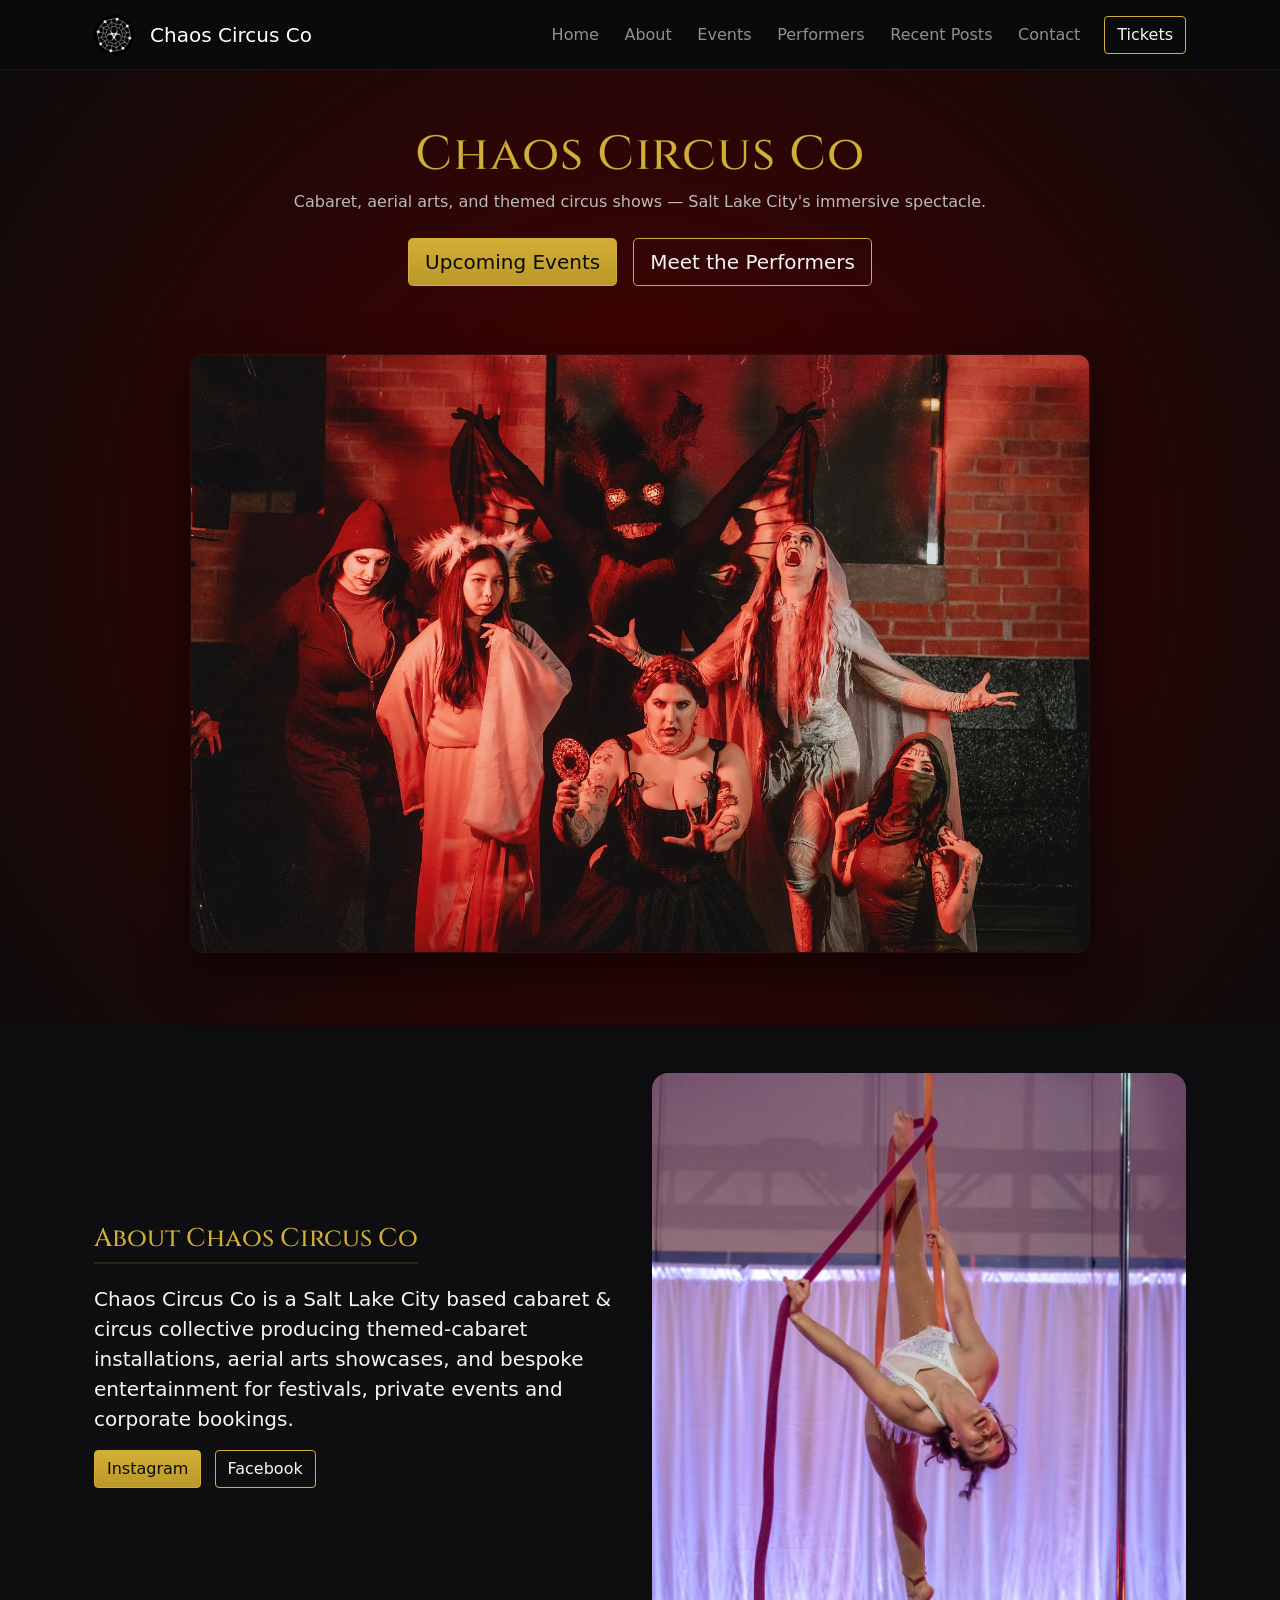
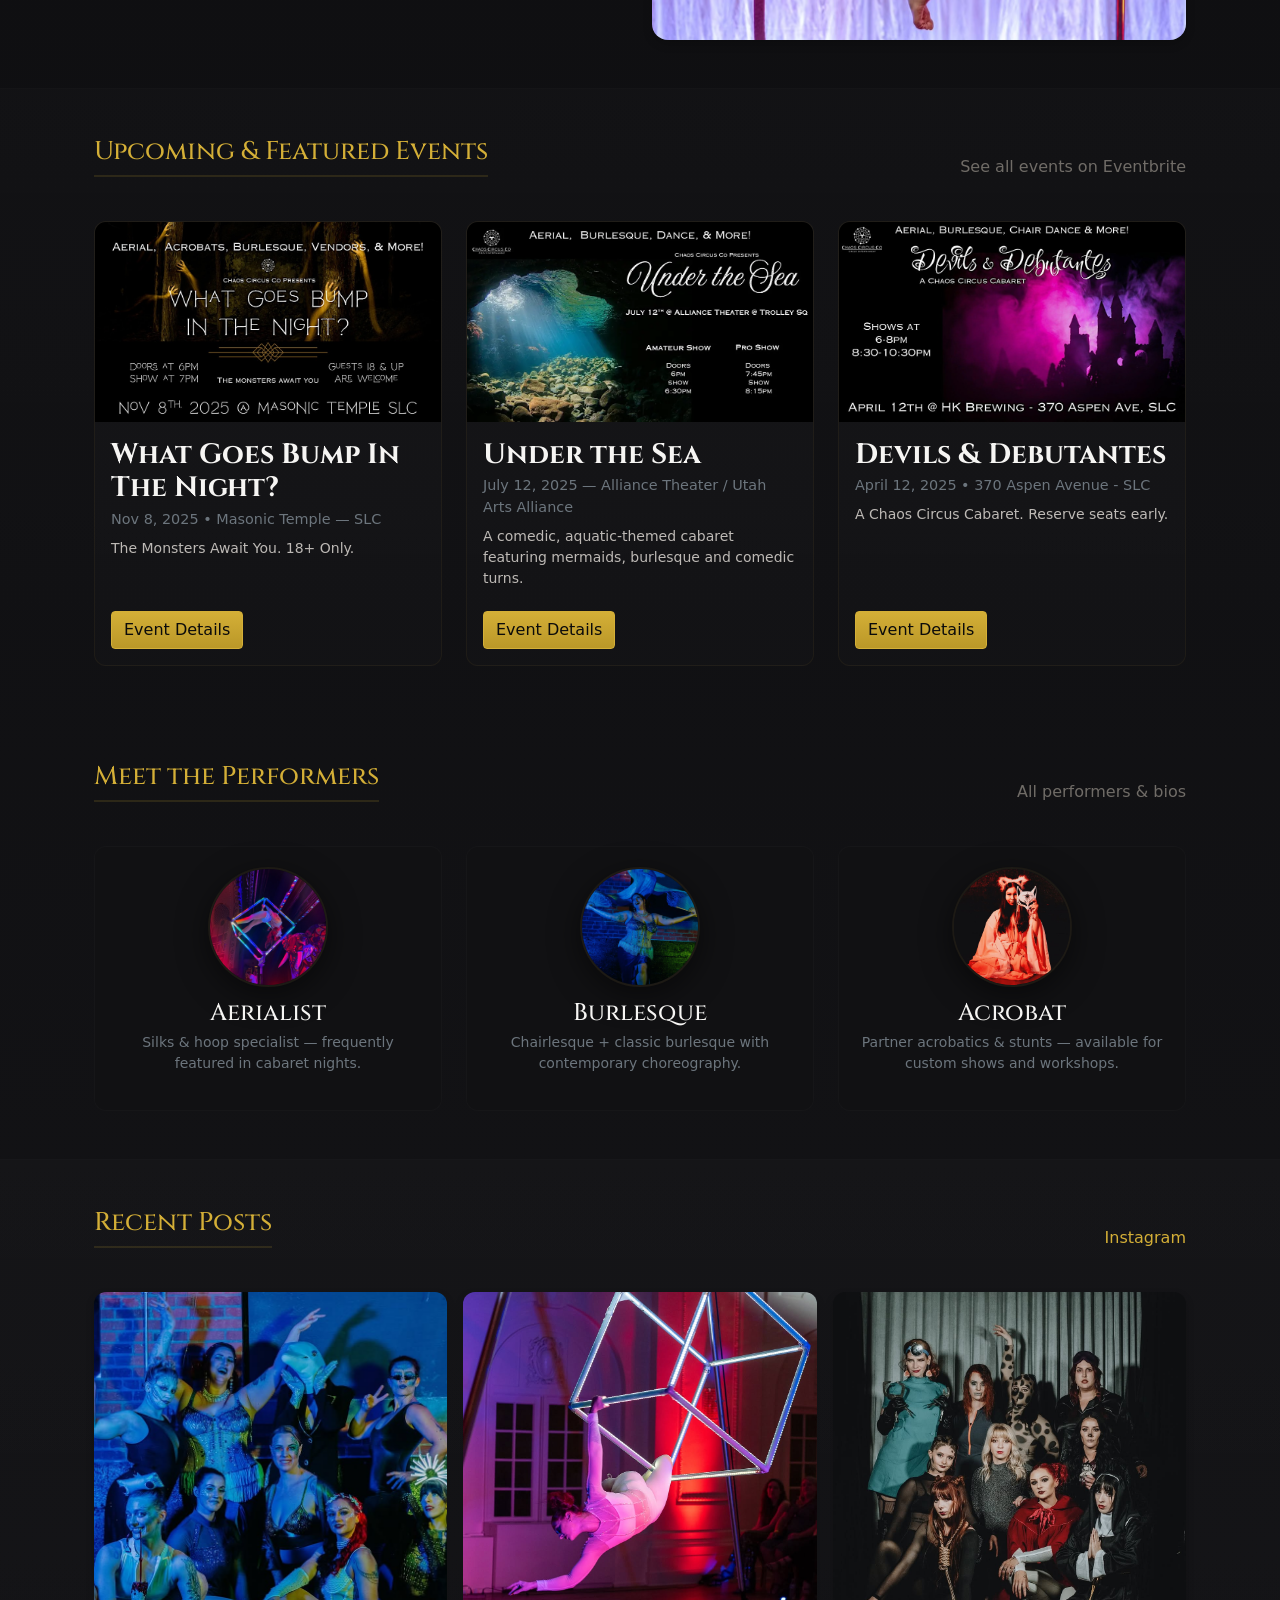
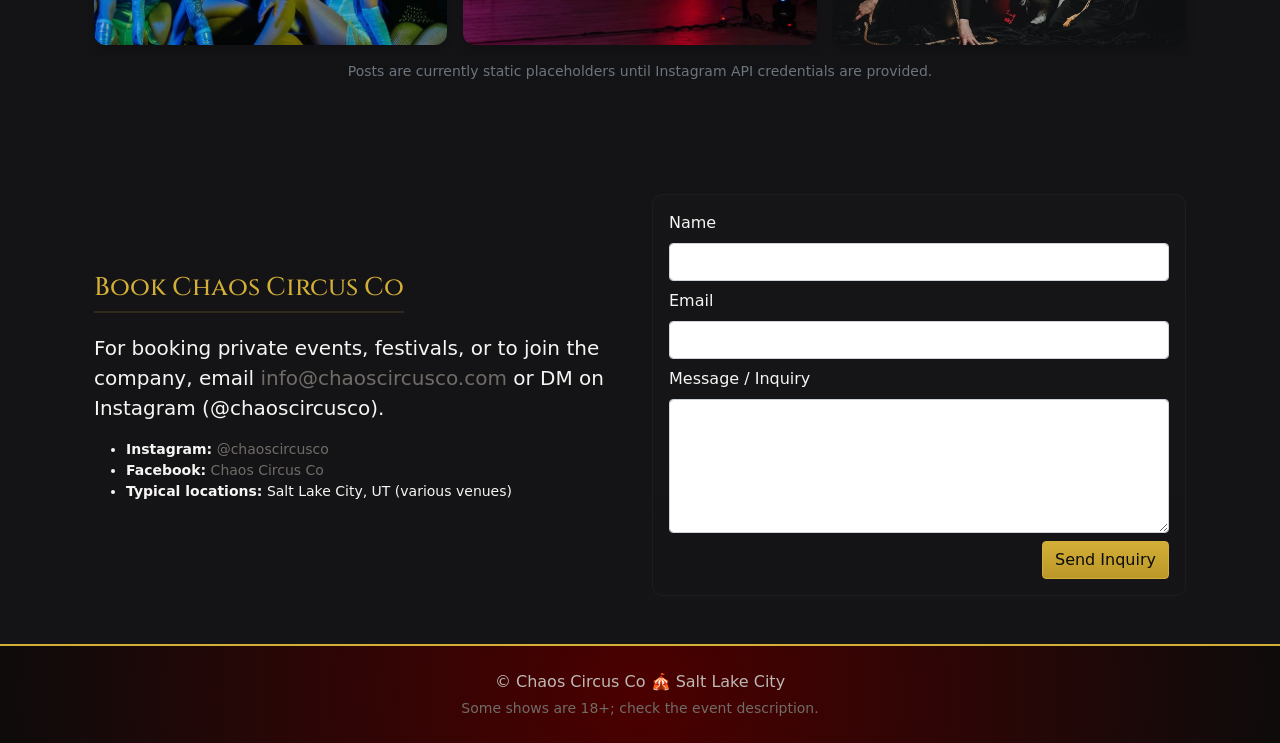
==== src/index.html @ d71002f3 "Project 2: Implementation and Deployment - Ready for feedback before further development" ====
<!DOCTYPE html>
<html lang="en">

<head>
  <meta charset="utf-8" />
  <meta name="viewport" content="width=device-width,initial-scale=1" />
  <title>Chaos Circus Co</title>
  <link rel="preconnect" href="https://fonts.googleapis.com" />
  <link
    href="https://fonts.googleapis.com/css2?family=Cinzel:wght@400;700;900&family=Inter:wght@300;400;600&display=swap"
    rel="stylesheet" />
  <link href="https://cdn.jsdelivr.net/npm/bootstrap@5.3.3/dist/css/bootstrap.min.css" rel="stylesheet" />
  <link rel="stylesheet" href="stylesheets/main.css" />
</head>

<body class="site-body">
  <!-- Header / Nav -->
  <header class="navbar navbar-expand-lg navbar-dark fixed-top site-header">
    <div class="container d-flex align-items-center justify-content-between">
      <!-- Brand / Logo -->
      <a class="navbar-brand d-flex align-items-center gap-2" href="#hero" aria-label="Chaos Circus Co homepage">
        <img src="images/icon_chaos_circus_co.webp" alt="Chaos Circus Co" width="40" height="40"
          class="rounded-circle me-2" />
        <span class="brand-name">Chaos Circus Co</span>
      </a>

      <!-- Hamburger Button (hidden on desktop automatically) -->
      <button class="navbar-toggler" type="button" data-bs-toggle="collapse" data-bs-target="#mainNav"
        aria-controls="mainNav" aria-expanded="false" aria-label="Toggle navigation">
        <span class="navbar-toggler-icon"></span>
      </button>

      <!-- Navigation Menu -->
      <nav id="mainNav" class="collapse navbar-collapse justify-content-end">
        <ul class="navbar-nav align-items-lg-center">
          <li class="nav-item"><a class="nav-link" href="#hero">Home</a></li>
          <li class="nav-item"><a class="nav-link" href="#about">About</a></li>
          <li class="nav-item"><a class="nav-link" href="#events">Events</a></li>
          <li class="nav-item"><a class="nav-link" href="#performers">Performers</a></li>
          <li class="nav-item"><a class="nav-link" href="#posts">Recent Posts</a></li>
          <li class="nav-item"><a class="nav-link" href="#contact">Contact</a></li>
          <li class="nav-item ms-3"><a class="btn btn-outline" href="#tickets">Tickets</a></li>
        </ul>
      </nav>
    </div>
  </header>

  <!-- Main -->
  <main id="main" class="main-content">
    <!-- HERO -->
    <section id="hero" class="hero d-flex align-items-center">
      <div class="container text-center">
        <h1 class="hero-title">Chaos Circus Co</h1>
        <p class="hero-sublead">
          Cabaret, aerial arts, and themed circus shows — Salt Lake City's immersive spectacle.
        </p>

        <div class="hero-cta d-flex justify-content-center gap-3 mt-4">
          <a class="btn btn-gold btn-lg" href="#events">Upcoming Events</a>
          <a class="btn btn-outline btn-lg" href="#performers">Meet the Performers</a>
        </div>

        <div class="hero-media mt-5">
          <!-- Will replace with client's desired hero photo -->
          <picture>
            <img src="images/hero.jpg" alt="Chaos Circus Co performers under stage lights" class="img-hero" />
          </picture>
          <p class="hero-caption"></p>
        </div>
      </div>
    </section>

    <!-- ABOUT -->
    <section id="about" class="section py-5">
      <div class="container">
        <div class="row align-items-center gy-4">
          <div class="col-md-6">
            <h2 class="section-heading">About Chaos Circus Co</h2>
            <p class="lead">
              Chaos Circus Co is a Salt Lake City based cabaret & circus collective producing themed-cabaret
              installations, aerial arts showcases, and bespoke entertainment for festivals, private events and
              corporate bookings.
            </p>
            <p class="small text-muted">

            </p>

            <div class="mt-3">
              <a class="btn btn-gold me-2" href="https://www.instagram.com/chaoscircusco/" target="_blank"
                rel="noopener">Instagram</a>
              <a class="btn btn-outline" href="https://www.facebook.com/61558493872618/" target="_blank"
                rel="noopener">Facebook</a>
            </div>
          </div>

          <div class="col-md-6">
            <div class="about-grid">
              <img src="images/about-1.jpg" alt="Aerial performer mid drop" class="about-img" />
            </div>
          </div>
        </div>
      </div>
    </section>

    <!-- EVENTS -->
    <section id="events" class="section bg-section py-5">
      <div class="container">
        <div class="d-flex justify-content-between align-items-center mb-4">
          <h2 class="section-heading">Upcoming & Featured Events</h2>
          <a class="link-extern" href="https://www.eventbrite.com/o/chaos-circus-co-53036584363" target="_blank"
            rel="noopener">
            See all events on Eventbrite
          </a>
        </div>

        <div class="row g-4">
          <!-- Event cards -->
          <article class="col-md-4">
            <div class="card event-card h-100">
              <img src="images/what-goes-bump-in-the-night.jpg" class="card-img-top"
                alt="What Goes Bump In The Night poster" />
              <div class="card-body d-flex flex-column">
                <h3 class="card-title">What Goes Bump In The Night?</h3>
                <p class="card-meta text-muted">Nov 8, 2025 • Masonic Temple — SLC</p>
                <p class="small">
                  The Monsters Await You. 18+ Only.
                </p>
                <div class="mt-auto">
                  <a class="btn btn-gold"
                    href="https://www.eventbrite.com/e/what-goes-bump-in-the-night-a-monster-cabaret-tickets-1641483765129?aff=ebdsoporgprofile"
                    target="_blank" rel="noopener">Event Details</a>
                </div>
              </div>
            </div>
          </article>

          <article class="col-md-4">
            <div class="card event-card h-100">
              <img src="images/under-the-sea.jpg" class="card-img-top" alt="Under the Sea poster" />
              <div class="card-body d-flex flex-column">
                <h3 class="card-title">Under the Sea</h3>
                <p class="card-meta text-muted">
                  July 12, 2025 — Alliance Theater / Utah Arts Alliance
                </p>
                <p class="small">
                  A comedic, aquatic-themed cabaret featuring mermaids, burlesque and comedic turns.
                </p>
                <div class="mt-auto">
                  <a class="btn btn-gold"
                    href="https://www.eventbrite.com/e/under-the-sea-a-chaos-circus-cabaret-tickets-1349155042049?aff=ebdsoporgprofile"
                    target="_blank" rel="noopener">Event Details</a>
                </div>
              </div>
            </div>
          </article>

          <article class="col-md-4">
            <div class="card event-card h-100">
              <img src="images/devils-and-debutantes.jpg" class="card-img-top" alt="Spectacular Spectacular poster" />
              <div class="card-body d-flex flex-column">
                <h3 class="card-title">Devils & Debutantes</h3>
                <p class="card-meta text-muted">April 12, 2025 • 370 Aspen Avenue - SLC</p>
                <p class="small">
                  A Chaos Circus Cabaret. Reserve seats early.
                </p>
                <div class="mt-auto">
                  <a class="btn btn-gold"
                    href="https://www.eventbrite.com/e/devils-debutantes-a-chaos-circus-cabaret-tickets-1243045676079?aff=ebdsoporgprofile"
                    target="_blank" rel="noopener">Event Details</a>
                </div>
              </div>
            </div>
          </article>
        </div>

        <!-- Depending on client feedback, may create additional pages to showcase past events with photos. 
             Otherwise will omit and leave link to Eventbrite -->

        <!-- <div class="mt-4 text-center">
          <a class="btn btn-outline" href="events.html">Past Events & Archive</a>
        </div> -->
      </div>
    </section>

    <!-- PERFORMERS -->
    <section id="performers" class="section py-5">
      <div class="container">
        <div class="d-flex justify-content-between align-items-center mb-4">
          <h2 class="section-heading">Meet the Performers</h2>
          <a class="link-extern" href="under-construction.html">All performers & bios</a>
        </div>

        <div class="row g-4">
          <!-- Will use actual performer names/bios upon client approval -->
          <div class="col-sm-6 col-md-4">
            <div class="performer-card">
              <img src="images/performer-aerial.jpg" alt="Aerialist" class="performer-thumb" />
              <h4>Aerialist</h4>
              <p class="small text-muted">Silks & hoop specialist — frequently featured in cabaret nights.</p>
            </div>
          </div>

          <div class="col-sm-6 col-md-4">
            <div class="performer-card">
              <img src="images/performer-burlesque.jpg" alt="Burlesque performer" class="performer-thumb" />
              <h4>Burlesque</h4>
              <p class="small text-muted">Chairlesque + classic burlesque with contemporary choreography.</p>
            </div>
          </div>

          <div class="col-sm-6 col-md-4">
            <div class="performer-card">
              <img src="images/performer-acrobat.jpg" alt="Acrobat" class="performer-thumb" />
              <h4>Acrobat</h4>
              <p class="small text-muted">Partner acrobatics & stunts — available for custom shows and workshops.</p>
            </div>
          </div>
        </div>
      </div>
    </section>

    <!-- RECENT POSTS (static placeholders until API is added) -->
    <section id="posts" class="section bg-section py-5">
      <div class="container">
        <div class="d-flex justify-content-between align-items-center mb-4">
          <h2 class="section-heading">Recent Posts</h2>
          <a class="link-extern" href="https://www.instagram.com/chaoscircusco/" target="_blank" rel="noopener">
            Instagram
          </a>
        </div>

        <div id="igPosts" class="row g-3">
          <!-- Static placeholders -->
          <div class="col-12 col-md-4">
            <div class="ig-post">
              <img src="images/post-1.jpg" alt="Performer on aerial silks" class="ig-img" />
            </div>
          </div>
          <div class="col-12 col-md-4">
            <div class="ig-post">
              <img src="images/post-2.jpg" alt="Cabaret stage lights and performers" class="ig-img" />
            </div>
          </div>
          <div class="col-12 col-md-4">
            <div class="ig-post">
              <img src="images/post-3.jpg" alt="Fire performer at Chaos Circus Co event" class="ig-img" />
            </div>
          </div>
        </div>

        <p class="mt-3 small text-muted text-center">
          Posts are currently static placeholders until Instagram API credentials are provided.
        </p>
      </div>
    </section>


    <!-- CONTACT / BOOKING -->
    <section id="contact" class="section py-5">
      <div class="container">
        <div class="row align-items-center gy-4">
          <div class="col-md-6">
            <h2 class="section-heading">Book Chaos Circus Co</h2>
            <p class="lead">
              For booking private events, festivals, or to join the company, email
              <a href="mailto:info@chaoscircusco.com" class="link-extern">info@chaoscircusco.com</a> or DM on
              Instagram (@chaoscircusco).
            </p>

            <ul class="contact-list small">
              <li>
                <strong>Instagram:</strong>
                <a href="https://www.instagram.com/chaoscircusco/" target="_blank"
                  class="link-extern">@chaoscircusco</a>
              </li>
              <li>
                <strong>Facebook:</strong>
                <a href="https://www.facebook.com/61558493872618/" target="_blank" class="link-extern">Chaos Circus
                  Co</a>
              </li>
              <li><strong>Typical locations:</strong> Salt Lake City, UT (various venues)</li>
            </ul>
          </div>

          <div class="col-md-6">
            <form id="bookingForm" class="booking-form" action="#" method="post" onsubmit="return handleForm(event)">
              <div class="mb-2">
                <label class="form-label">Name</label>
                <input class="form-control" name="name" required />
              </div>
              <div class="mb-2">
                <label class="form-label">Email</label>
                <input class="form-control" type="email" name="email" required />
              </div>
              <div class="mb-2">
                <label class="form-label">Message / Inquiry</label>
                <textarea class="form-control" name="message" rows="5" required></textarea>
              </div>
              <div class="text-end">
                <button class="btn btn-gold" type="submit">Send Inquiry</button>
              </div>
            </form>
          </div>
        </div>
      </div>
    </section>
  </main>

  <!-- Footer -->
  <footer class="site-footer py-4">
    <div class="container text-center">
      <p class="mb-1">© <span id="year"></span> Chaos Circus Co 🎪 Salt Lake City</p>
      <p class="small mb-0 fine-print">Some shows are 18+; check the event description.</p>
    </div>
  </footer>

  <!-- Scripts -->
  <script src="https://cdn.jsdelivr.net/npm/bootstrap@5.3.3/dist/js/bootstrap.bundle.min.js"></script>
  <script src="javascripts/main.js"></script>
</body>

</html>
---- src/stylesheets/main.css ----
@charset "UTF-8";
/* Your styles go here */
/*!
 * Bootstrap v5.1.3 (https://getbootstrap.com/)
 * Copyright 2011-2021 The Bootstrap Authors
 * Copyright 2011-2021 Twitter, Inc.
 * Licensed under MIT (https://github.com/twbs/bootstrap/blob/main/LICENSE)
 */
@import "../../node_modules/bootstrap-icons/font/bootstrap-icons.css";
:root {
  --bs-blue: #0d6efd;
  --bs-indigo: #6610f2;
  --bs-purple: #6f42c1;
  --bs-pink: #d63384;
  --bs-red: #dc3545;
  --bs-orange: #fd7e14;
  --bs-yellow: #ffc107;
  --bs-green: #198754;
  --bs-teal: #20c997;
  --bs-cyan: #0dcaf0;
  --bs-white: #fff;
  --bs-gray: #6c757d;
  --bs-gray-dark: #343a40;
  --bs-gray-100: #f8f9fa;
  --bs-gray-200: #e9ecef;
  --bs-gray-300: #dee2e6;
  --bs-gray-400: #ced4da;
  --bs-gray-500: #adb5bd;
  --bs-gray-600: #6c757d;
  --bs-gray-700: #495057;
  --bs-gray-800: #343a40;
  --bs-gray-900: #212529;
  --bs-primary: #0d6efd;
  --bs-secondary: #6c757d;
  --bs-success: #198754;
  --bs-info: #0dcaf0;
  --bs-warning: #ffc107;
  --bs-danger: #dc3545;
  --bs-light: #f8f9fa;
  --bs-dark: #212529;
  --bs-primary-rgb: 13, 110, 253;
  --bs-secondary-rgb: 108, 117, 125;
  --bs-success-rgb: 25, 135, 84;
  --bs-info-rgb: 13, 202, 240;
  --bs-warning-rgb: 255, 193, 7;
  --bs-danger-rgb: 220, 53, 69;
  --bs-light-rgb: 248, 249, 250;
  --bs-dark-rgb: 33, 37, 41;
  --bs-white-rgb: 255, 255, 255;
  --bs-black-rgb: 0, 0, 0;
  --bs-body-color-rgb: 33, 37, 41;
  --bs-body-bg-rgb: 255, 255, 255;
  --bs-font-sans-serif: system-ui, -apple-system, "Segoe UI", Roboto, "Helvetica Neue", Arial, "Noto Sans", "Liberation Sans", sans-serif, "Apple Color Emoji", "Segoe UI Emoji", "Segoe UI Symbol", "Noto Color Emoji";
  --bs-font-monospace: SFMono-Regular, Menlo, Monaco, Consolas, "Liberation Mono", "Courier New", monospace;
  --bs-gradient: linear-gradient(180deg, rgba(255, 255, 255, 0.15), rgba(255, 255, 255, 0));
  --bs-body-font-family: var(--bs-font-sans-serif);
  --bs-body-font-size: 1rem;
  --bs-body-font-weight: 400;
  --bs-body-line-height: 1.5;
  --bs-body-color: #212529;
  --bs-body-bg: #fff;
}

*,
*::before,
*::after {
  box-sizing: border-box;
}

@media (prefers-reduced-motion: no-preference) {
  :root {
    scroll-behavior: smooth;
  }
}

body {
  margin: 0;
  font-family: var(--bs-body-font-family);
  font-size: var(--bs-body-font-size);
  font-weight: var(--bs-body-font-weight);
  line-height: var(--bs-body-line-height);
  color: var(--bs-body-color);
  text-align: var(--bs-body-text-align);
  background-color: var(--bs-body-bg);
  -webkit-text-size-adjust: 100%;
  -webkit-tap-highlight-color: rgba(0, 0, 0, 0);
}

hr {
  margin: 1rem 0;
  color: inherit;
  background-color: currentColor;
  border: 0;
  opacity: 0.25;
}

hr:not([size]) {
  height: 1px;
}

h6, .h6, h5, .h5, h4, .h4, h3, .h3, h2, .h2, h1, .h1 {
  margin-top: 0;
  margin-bottom: 0.5rem;
  font-weight: 500;
  line-height: 1.2;
}

h1, .h1 {
  font-size: calc(1.375rem + 1.5vw);
}
@media (min-width: 1200px) {
  h1, .h1 {
    font-size: 2.5rem;
  }
}

h2, .h2 {
  font-size: calc(1.325rem + 0.9vw);
}
@media (min-width: 1200px) {
  h2, .h2 {
    font-size: 2rem;
  }
}

h3, .h3 {
  font-size: calc(1.3rem + 0.6vw);
}
@media (min-width: 1200px) {
  h3, .h3 {
    font-size: 1.75rem;
  }
}

h4, .h4 {
  font-size: calc(1.275rem + 0.3vw);
}
@media (min-width: 1200px) {
  h4, .h4 {
    font-size: 1.5rem;
  }
}

h5, .h5 {
  font-size: 1.25rem;
}

h6, .h6 {
  font-size: 1rem;
}

p {
  margin-top: 0;
  margin-bottom: 1rem;
}

abbr[title],
abbr[data-bs-original-title] {
  text-decoration: underline dotted;
  cursor: help;
  text-decoration-skip-ink: none;
}

address {
  margin-bottom: 1rem;
  font-style: normal;
  line-height: inherit;
}

ol,
ul {
  padding-left: 2rem;
}

ol,
ul,
dl {
  margin-top: 0;
  margin-bottom: 1rem;
}

ol ol,
ul ul,
ol ul,
ul ol {
  margin-bottom: 0;
}

dt {
  font-weight: 700;
}

dd {
  margin-bottom: 0.5rem;
  margin-left: 0;
}

blockquote {
  margin: 0 0 1rem;
}

b,
strong {
  font-weight: bolder;
}

small, .small {
  font-size: 0.875em;
}

mark, .mark {
  padding: 0.2em;
  background-color: #fcf8e3;
}

sub,
sup {
  position: relative;
  font-size: 0.75em;
  line-height: 0;
  vertical-align: baseline;
}

sub {
  bottom: -0.25em;
}

sup {
  top: -0.5em;
}

a {
  color: #0d6efd;
  text-decoration: underline;
}
a:hover {
  color: rgb(10.4, 88, 202.4);
}

a:not([href]):not([class]), a:not([href]):not([class]):hover {
  color: inherit;
  text-decoration: none;
}

pre,
code,
kbd,
samp {
  font-family: var(--bs-font-monospace);
  font-size: 1em;
  direction: ltr /* rtl:ignore */;
  unicode-bidi: bidi-override;
}

pre {
  display: block;
  margin-top: 0;
  margin-bottom: 1rem;
  overflow: auto;
  font-size: 0.875em;
}
pre code {
  font-size: inherit;
  color: inherit;
  word-break: normal;
}

code {
  font-size: 0.875em;
  color: #d63384;
  word-wrap: break-word;
}
a > code {
  color: inherit;
}

kbd {
  padding: 0.2rem 0.4rem;
  font-size: 0.875em;
  color: #fff;
  background-color: #212529;
  border-radius: 0.2rem;
}
kbd kbd {
  padding: 0;
  font-size: 1em;
  font-weight: 700;
}

figure {
  margin: 0 0 1rem;
}

img,
svg {
  vertical-align: middle;
}

table {
  caption-side: bottom;
  border-collapse: collapse;
}

caption {
  padding-top: 0.5rem;
  padding-bottom: 0.5rem;
  color: #6c757d;
  text-align: left;
}

th {
  text-align: inherit;
  text-align: -webkit-match-parent;
}

thead,
tbody,
tfoot,
tr,
td,
th {
  border-color: inherit;
  border-style: solid;
  border-width: 0;
}

label {
  display: inline-block;
}

button {
  border-radius: 0;
}

button:focus:not(:focus-visible) {
  outline: 0;
}

input,
button,
select,
optgroup,
textarea {
  margin: 0;
  font-family: inherit;
  font-size: inherit;
  line-height: inherit;
}

button,
select {
  text-transform: none;
}

[role=button] {
  cursor: pointer;
}

select {
  word-wrap: normal;
}
select:disabled {
  opacity: 1;
}

[list]::-webkit-calendar-picker-indicator {
  display: none;
}

button,
[type=button],
[type=reset],
[type=submit] {
  -webkit-appearance: button;
}
button:not(:disabled),
[type=button]:not(:disabled),
[type=reset]:not(:disabled),
[type=submit]:not(:disabled) {
  cursor: pointer;
}

::-moz-focus-inner {
  padding: 0;
  border-style: none;
}

textarea {
  resize: vertical;
}

fieldset {
  min-width: 0;
  padding: 0;
  margin: 0;
  border: 0;
}

legend {
  float: left;
  width: 100%;
  padding: 0;
  margin-bottom: 0.5rem;
  font-size: calc(1.275rem + 0.3vw);
}
@media (min-width: 1200px) {
  legend {
    font-size: 1.5rem;
  }
}
legend {
  line-height: inherit;
}
legend + * {
  clear: left;
}

::-webkit-datetime-edit-fields-wrapper,
::-webkit-datetime-edit-text,
::-webkit-datetime-edit-minute,
::-webkit-datetime-edit-hour-field,
::-webkit-datetime-edit-day-field,
::-webkit-datetime-edit-month-field,
::-webkit-datetime-edit-year-field {
  padding: 0;
}

::-webkit-inner-spin-button {
  height: auto;
}

[type=search] {
  outline-offset: -2px;
  -webkit-appearance: textfield;
}

/* rtl:raw:
[type="tel"],
[type="url"],
[type="email"],
[type="number"] {
  direction: ltr;
}
*/
::-webkit-search-decoration {
  -webkit-appearance: none;
}

::-webkit-color-swatch-wrapper {
  padding: 0;
}

::file-selector-button {
  font: inherit;
}

::-webkit-file-upload-button {
  font: inherit;
  -webkit-appearance: button;
}

output {
  display: inline-block;
}

iframe {
  border: 0;
}

summary {
  display: list-item;
  cursor: pointer;
}

progress {
  vertical-align: baseline;
}

[hidden] {
  display: none !important;
}

.lead {
  font-size: 1.25rem;
  font-weight: 300;
}

.display-1 {
  font-size: calc(1.625rem + 4.5vw);
}
@media (min-width: 1200px) {
  .display-1 {
    font-size: 5rem;
  }
}
.display-1 {
  font-weight: 300;
  line-height: 1.2;
}

.display-2 {
  font-size: calc(1.575rem + 3.9vw);
}
@media (min-width: 1200px) {
  .display-2 {
    font-size: 4.5rem;
  }
}
.display-2 {
  font-weight: 300;
  line-height: 1.2;
}

.display-3 {
  font-size: calc(1.525rem + 3.3vw);
}
@media (min-width: 1200px) {
  .display-3 {
    font-size: 4rem;
  }
}
.display-3 {
  font-weight: 300;
  line-height: 1.2;
}

.display-4 {
  font-size: calc(1.475rem + 2.7vw);
}
@media (min-width: 1200px) {
  .display-4 {
    font-size: 3.5rem;
  }
}
.display-4 {
  font-weight: 300;
  line-height: 1.2;
}

.display-5 {
  font-size: calc(1.425rem + 2.1vw);
}
@media (min-width: 1200px) {
  .display-5 {
    font-size: 3rem;
  }
}
.display-5 {
  font-weight: 300;
  line-height: 1.2;
}

.display-6 {
  font-size: calc(1.375rem + 1.5vw);
}
@media (min-width: 1200px) {
  .display-6 {
    font-size: 2.5rem;
  }
}
.display-6 {
  font-weight: 300;
  line-height: 1.2;
}

.list-unstyled {
  padding-left: 0;
  list-style: none;
}

.list-inline {
  padding-left: 0;
  list-style: none;
}

.list-inline-item {
  display: inline-block;
}
.list-inline-item:not(:last-child) {
  margin-right: 0.5rem;
}

.initialism {
  font-size: 0.875em;
  text-transform: uppercase;
}

.blockquote {
  margin-bottom: 1rem;
  font-size: 1.25rem;
}
.blockquote > :last-child {
  margin-bottom: 0;
}

.blockquote-footer {
  margin-top: -1rem;
  margin-bottom: 1rem;
  font-size: 0.875em;
  color: #6c757d;
}
.blockquote-footer::before {
  content: "— ";
}

.img-fluid {
  max-width: 100%;
  height: auto;
}

.img-thumbnail {
  padding: 0.25rem;
  background-color: #fff;
  border: 1px solid #dee2e6;
  border-radius: 0.25rem;
  max-width: 100%;
  height: auto;
}

.figure {
  display: inline-block;
}

.figure-img {
  margin-bottom: 0.5rem;
  line-height: 1;
}

.figure-caption {
  font-size: 0.875em;
  color: #6c757d;
}

.container,
.container-fluid,
.container-xxl,
.container-xl,
.container-lg,
.container-md,
.container-sm {
  width: 100%;
  padding-right: var(--bs-gutter-x, 0.75rem);
  padding-left: var(--bs-gutter-x, 0.75rem);
  margin-right: auto;
  margin-left: auto;
}

@media (min-width: 576px) {
  .container-sm, .container {
    max-width: 540px;
  }
}
@media (min-width: 768px) {
  .container-md, .container-sm, .container {
    max-width: 720px;
  }
}
@media (min-width: 992px) {
  .container-lg, .container-md, .container-sm, .container {
    max-width: 960px;
  }
}
@media (min-width: 1200px) {
  .container-xl, .container-lg, .container-md, .container-sm, .container {
    max-width: 1140px;
  }
}
@media (min-width: 1400px) {
  .container-xxl, .container-xl, .container-lg, .container-md, .container-sm, .container {
    max-width: 1320px;
  }
}
.row {
  --bs-gutter-x: 1.5rem;
  --bs-gutter-y: 0;
  display: flex;
  flex-wrap: wrap;
  margin-top: calc(-1 * var(--bs-gutter-y));
  margin-right: calc(-0.5 * var(--bs-gutter-x));
  margin-left: calc(-0.5 * var(--bs-gutter-x));
}
.row > * {
  flex-shrink: 0;
  width: 100%;
  max-width: 100%;
  padding-right: calc(var(--bs-gutter-x) * 0.5);
  padding-left: calc(var(--bs-gutter-x) * 0.5);
  margin-top: var(--bs-gutter-y);
}

.col {
  flex: 1 0 0%;
}

.row-cols-auto > * {
  flex: 0 0 auto;
  width: auto;
}

.row-cols-1 > * {
  flex: 0 0 auto;
  width: 100%;
}

.row-cols-2 > * {
  flex: 0 0 auto;
  width: 50%;
}

.row-cols-3 > * {
  flex: 0 0 auto;
  width: 33.3333333333%;
}

.row-cols-4 > * {
  flex: 0 0 auto;
  width: 25%;
}

.row-cols-5 > * {
  flex: 0 0 auto;
  width: 20%;
}

.row-cols-6 > * {
  flex: 0 0 auto;
  width: 16.6666666667%;
}

.col-auto {
  flex: 0 0 auto;
  width: auto;
}

.col-1 {
  flex: 0 0 auto;
  width: 8.33333333%;
}

.col-2 {
  flex: 0 0 auto;
  width: 16.66666667%;
}

.col-3 {
  flex: 0 0 auto;
  width: 25%;
}

.col-4 {
  flex: 0 0 auto;
  width: 33.33333333%;
}

.col-5 {
  flex: 0 0 auto;
  width: 41.66666667%;
}

.col-6 {
  flex: 0 0 auto;
  width: 50%;
}

.col-7 {
  flex: 0 0 auto;
  width: 58.33333333%;
}

.col-8 {
  flex: 0 0 auto;
  width: 66.66666667%;
}

.col-9 {
  flex: 0 0 auto;
  width: 75%;
}

.col-10 {
  flex: 0 0 auto;
  width: 83.33333333%;
}

.col-11 {
  flex: 0 0 auto;
  width: 91.66666667%;
}

.col-12 {
  flex: 0 0 auto;
  width: 100%;
}

.offset-1 {
  margin-left: 8.33333333%;
}

.offset-2 {
  margin-left: 16.66666667%;
}

.offset-3 {
  margin-left: 25%;
}

.offset-4 {
  margin-left: 33.33333333%;
}

.offset-5 {
  margin-left: 41.66666667%;
}

.offset-6 {
  margin-left: 50%;
}

.offset-7 {
  margin-left: 58.33333333%;
}

.offset-8 {
  margin-left: 66.66666667%;
}

.offset-9 {
  margin-left: 75%;
}

.offset-10 {
  margin-left: 83.33333333%;
}

.offset-11 {
  margin-left: 91.66666667%;
}

.g-0,
.gx-0 {
  --bs-gutter-x: 0;
}

.g-0,
.gy-0 {
  --bs-gutter-y: 0;
}

.g-1,
.gx-1 {
  --bs-gutter-x: 0.25rem;
}

.g-1,
.gy-1 {
  --bs-gutter-y: 0.25rem;
}

.g-2,
.gx-2 {
  --bs-gutter-x: 0.5rem;
}

.g-2,
.gy-2 {
  --bs-gutter-y: 0.5rem;
}

.g-3,
.gx-3 {
  --bs-gutter-x: 1rem;
}

.g-3,
.gy-3 {
  --bs-gutter-y: 1rem;
}

.g-4,
.gx-4 {
  --bs-gutter-x: 1.5rem;
}

.g-4,
.gy-4 {
  --bs-gutter-y: 1.5rem;
}

.g-5,
.gx-5 {
  --bs-gutter-x: 3rem;
}

.g-5,
.gy-5 {
  --bs-gutter-y: 3rem;
}

@media (min-width: 576px) {
  .col-sm {
    flex: 1 0 0%;
  }
  .row-cols-sm-auto > * {
    flex: 0 0 auto;
    width: auto;
  }
  .row-cols-sm-1 > * {
    flex: 0 0 auto;
    width: 100%;
  }
  .row-cols-sm-2 > * {
    flex: 0 0 auto;
    width: 50%;
  }
  .row-cols-sm-3 > * {
    flex: 0 0 auto;
    width: 33.3333333333%;
  }
  .row-cols-sm-4 > * {
    flex: 0 0 auto;
    width: 25%;
  }
  .row-cols-sm-5 > * {
    flex: 0 0 auto;
    width: 20%;
  }
  .row-cols-sm-6 > * {
    flex: 0 0 auto;
    width: 16.6666666667%;
  }
  .col-sm-auto {
    flex: 0 0 auto;
    width: auto;
  }
  .col-sm-1 {
    flex: 0 0 auto;
    width: 8.33333333%;
  }
  .col-sm-2 {
    flex: 0 0 auto;
    width: 16.66666667%;
  }
  .col-sm-3 {
    flex: 0 0 auto;
    width: 25%;
  }
  .col-sm-4 {
    flex: 0 0 auto;
    width: 33.33333333%;
  }
  .col-sm-5 {
    flex: 0 0 auto;
    width: 41.66666667%;
  }
  .col-sm-6 {
    flex: 0 0 auto;
    width: 50%;
  }
  .col-sm-7 {
    flex: 0 0 auto;
    width: 58.33333333%;
  }
  .col-sm-8 {
    flex: 0 0 auto;
    width: 66.66666667%;
  }
  .col-sm-9 {
    flex: 0 0 auto;
    width: 75%;
  }
  .col-sm-10 {
    flex: 0 0 auto;
    width: 83.33333333%;
  }
  .col-sm-11 {
    flex: 0 0 auto;
    width: 91.66666667%;
  }
  .col-sm-12 {
    flex: 0 0 auto;
    width: 100%;
  }
  .offset-sm-0 {
    margin-left: 0;
  }
  .offset-sm-1 {
    margin-left: 8.33333333%;
  }
  .offset-sm-2 {
    margin-left: 16.66666667%;
  }
  .offset-sm-3 {
    margin-left: 25%;
  }
  .offset-sm-4 {
    margin-left: 33.33333333%;
  }
  .offset-sm-5 {
    margin-left: 41.66666667%;
  }
  .offset-sm-6 {
    margin-left: 50%;
  }
  .offset-sm-7 {
    margin-left: 58.33333333%;
  }
  .offset-sm-8 {
    margin-left: 66.66666667%;
  }
  .offset-sm-9 {
    margin-left: 75%;
  }
  .offset-sm-10 {
    margin-left: 83.33333333%;
  }
  .offset-sm-11 {
    margin-left: 91.66666667%;
  }
  .g-sm-0,
  .gx-sm-0 {
    --bs-gutter-x: 0;
  }
  .g-sm-0,
  .gy-sm-0 {
    --bs-gutter-y: 0;
  }
  .g-sm-1,
  .gx-sm-1 {
    --bs-gutter-x: 0.25rem;
  }
  .g-sm-1,
  .gy-sm-1 {
    --bs-gutter-y: 0.25rem;
  }
  .g-sm-2,
  .gx-sm-2 {
    --bs-gutter-x: 0.5rem;
  }
  .g-sm-2,
  .gy-sm-2 {
    --bs-gutter-y: 0.5rem;
  }
  .g-sm-3,
  .gx-sm-3 {
    --bs-gutter-x: 1rem;
  }
  .g-sm-3,
  .gy-sm-3 {
    --bs-gutter-y: 1rem;
  }
  .g-sm-4,
  .gx-sm-4 {
    --bs-gutter-x: 1.5rem;
  }
  .g-sm-4,
  .gy-sm-4 {
    --bs-gutter-y: 1.5rem;
  }
  .g-sm-5,
  .gx-sm-5 {
    --bs-gutter-x: 3rem;
  }
  .g-sm-5,
  .gy-sm-5 {
    --bs-gutter-y: 3rem;
  }
}
@media (min-width: 768px) {
  .col-md {
    flex: 1 0 0%;
  }
  .row-cols-md-auto > * {
    flex: 0 0 auto;
    width: auto;
  }
  .row-cols-md-1 > * {
    flex: 0 0 auto;
    width: 100%;
  }
  .row-cols-md-2 > * {
    flex: 0 0 auto;
    width: 50%;
  }
  .row-cols-md-3 > * {
    flex: 0 0 auto;
    width: 33.3333333333%;
  }
  .row-cols-md-4 > * {
    flex: 0 0 auto;
    width: 25%;
  }
  .row-cols-md-5 > * {
    flex: 0 0 auto;
    width: 20%;
  }
  .row-cols-md-6 > * {
    flex: 0 0 auto;
    width: 16.6666666667%;
  }
  .col-md-auto {
    flex: 0 0 auto;
    width: auto;
  }
  .col-md-1 {
    flex: 0 0 auto;
    width: 8.33333333%;
  }
  .col-md-2 {
    flex: 0 0 auto;
    width: 16.66666667%;
  }
  .col-md-3 {
    flex: 0 0 auto;
    width: 25%;
  }
  .col-md-4 {
    flex: 0 0 auto;
    width: 33.33333333%;
  }
  .col-md-5 {
    flex: 0 0 auto;
    width: 41.66666667%;
  }
  .col-md-6 {
    flex: 0 0 auto;
    width: 50%;
  }
  .col-md-7 {
    flex: 0 0 auto;
    width: 58.33333333%;
  }
  .col-md-8 {
    flex: 0 0 auto;
    width: 66.66666667%;
  }
  .col-md-9 {
    flex: 0 0 auto;
    width: 75%;
  }
  .col-md-10 {
    flex: 0 0 auto;
    width: 83.33333333%;
  }
  .col-md-11 {
    flex: 0 0 auto;
    width: 91.66666667%;
  }
  .col-md-12 {
    flex: 0 0 auto;
    width: 100%;
  }
  .offset-md-0 {
    margin-left: 0;
  }
  .offset-md-1 {
    margin-left: 8.33333333%;
  }
  .offset-md-2 {
    margin-left: 16.66666667%;
  }
  .offset-md-3 {
    margin-left: 25%;
  }
  .offset-md-4 {
    margin-left: 33.33333333%;
  }
  .offset-md-5 {
    margin-left: 41.66666667%;
  }
  .offset-md-6 {
    margin-left: 50%;
  }
  .offset-md-7 {
    margin-left: 58.33333333%;
  }
  .offset-md-8 {
    margin-left: 66.66666667%;
  }
  .offset-md-9 {
    margin-left: 75%;
  }
  .offset-md-10 {
    margin-left: 83.33333333%;
  }
  .offset-md-11 {
    margin-left: 91.66666667%;
  }
  .g-md-0,
  .gx-md-0 {
    --bs-gutter-x: 0;
  }
  .g-md-0,
  .gy-md-0 {
    --bs-gutter-y: 0;
  }
  .g-md-1,
  .gx-md-1 {
    --bs-gutter-x: 0.25rem;
  }
  .g-md-1,
  .gy-md-1 {
    --bs-gutter-y: 0.25rem;
  }
  .g-md-2,
  .gx-md-2 {
    --bs-gutter-x: 0.5rem;
  }
  .g-md-2,
  .gy-md-2 {
    --bs-gutter-y: 0.5rem;
  }
  .g-md-3,
  .gx-md-3 {
    --bs-gutter-x: 1rem;
  }
  .g-md-3,
  .gy-md-3 {
    --bs-gutter-y: 1rem;
  }
  .g-md-4,
  .gx-md-4 {
    --bs-gutter-x: 1.5rem;
  }
  .g-md-4,
  .gy-md-4 {
    --bs-gutter-y: 1.5rem;
  }
  .g-md-5,
  .gx-md-5 {
    --bs-gutter-x: 3rem;
  }
  .g-md-5,
  .gy-md-5 {
    --bs-gutter-y: 3rem;
  }
}
@media (min-width: 992px) {
  .col-lg {
    flex: 1 0 0%;
  }
  .row-cols-lg-auto > * {
    flex: 0 0 auto;
    width: auto;
  }
  .row-cols-lg-1 > * {
    flex: 0 0 auto;
    width: 100%;
  }
  .row-cols-lg-2 > * {
    flex: 0 0 auto;
    width: 50%;
  }
  .row-cols-lg-3 > * {
    flex: 0 0 auto;
    width: 33.3333333333%;
  }
  .row-cols-lg-4 > * {
    flex: 0 0 auto;
    width: 25%;
  }
  .row-cols-lg-5 > * {
    flex: 0 0 auto;
    width: 20%;
  }
  .row-cols-lg-6 > * {
    flex: 0 0 auto;
    width: 16.6666666667%;
  }
  .col-lg-auto {
    flex: 0 0 auto;
    width: auto;
  }
  .col-lg-1 {
    flex: 0 0 auto;
    width: 8.33333333%;
  }
  .col-lg-2 {
    flex: 0 0 auto;
    width: 16.66666667%;
  }
  .col-lg-3 {
    flex: 0 0 auto;
    width: 25%;
  }
  .col-lg-4 {
    flex: 0 0 auto;
    width: 33.33333333%;
  }
  .col-lg-5 {
    flex: 0 0 auto;
    width: 41.66666667%;
  }
  .col-lg-6 {
    flex: 0 0 auto;
    width: 50%;
  }
  .col-lg-7 {
    flex: 0 0 auto;
    width: 58.33333333%;
  }
  .col-lg-8 {
    flex: 0 0 auto;
    width: 66.66666667%;
  }
  .col-lg-9 {
    flex: 0 0 auto;
    width: 75%;
  }
  .col-lg-10 {
    flex: 0 0 auto;
    width: 83.33333333%;
  }
  .col-lg-11 {
    flex: 0 0 auto;
    width: 91.66666667%;
  }
  .col-lg-12 {
    flex: 0 0 auto;
    width: 100%;
  }
  .offset-lg-0 {
    margin-left: 0;
  }
  .offset-lg-1 {
    margin-left: 8.33333333%;
  }
  .offset-lg-2 {
    margin-left: 16.66666667%;
  }
  .offset-lg-3 {
    margin-left: 25%;
  }
  .offset-lg-4 {
    margin-left: 33.33333333%;
  }
  .offset-lg-5 {
    margin-left: 41.66666667%;
  }
  .offset-lg-6 {
    margin-left: 50%;
  }
  .offset-lg-7 {
    margin-left: 58.33333333%;
  }
  .offset-lg-8 {
    margin-left: 66.66666667%;
  }
  .offset-lg-9 {
    margin-left: 75%;
  }
  .offset-lg-10 {
    margin-left: 83.33333333%;
  }
  .offset-lg-11 {
    margin-left: 91.66666667%;
  }
  .g-lg-0,
  .gx-lg-0 {
    --bs-gutter-x: 0;
  }
  .g-lg-0,
  .gy-lg-0 {
    --bs-gutter-y: 0;
  }
  .g-lg-1,
  .gx-lg-1 {
    --bs-gutter-x: 0.25rem;
  }
  .g-lg-1,
  .gy-lg-1 {
    --bs-gutter-y: 0.25rem;
  }
  .g-lg-2,
  .gx-lg-2 {
    --bs-gutter-x: 0.5rem;
  }
  .g-lg-2,
  .gy-lg-2 {
    --bs-gutter-y: 0.5rem;
  }
  .g-lg-3,
  .gx-lg-3 {
    --bs-gutter-x: 1rem;
  }
  .g-lg-3,
  .gy-lg-3 {
    --bs-gutter-y: 1rem;
  }
  .g-lg-4,
  .gx-lg-4 {
    --bs-gutter-x: 1.5rem;
  }
  .g-lg-4,
  .gy-lg-4 {
    --bs-gutter-y: 1.5rem;
  }
  .g-lg-5,
  .gx-lg-5 {
    --bs-gutter-x: 3rem;
  }
  .g-lg-5,
  .gy-lg-5 {
    --bs-gutter-y: 3rem;
  }
}
@media (min-width: 1200px) {
  .col-xl {
    flex: 1 0 0%;
  }
  .row-cols-xl-auto > * {
    flex: 0 0 auto;
    width: auto;
  }
  .row-cols-xl-1 > * {
    flex: 0 0 auto;
    width: 100%;
  }
  .row-cols-xl-2 > * {
    flex: 0 0 auto;
    width: 50%;
  }
  .row-cols-xl-3 > * {
    flex: 0 0 auto;
    width: 33.3333333333%;
  }
  .row-cols-xl-4 > * {
    flex: 0 0 auto;
    width: 25%;
  }
  .row-cols-xl-5 > * {
    flex: 0 0 auto;
    width: 20%;
  }
  .row-cols-xl-6 > * {
    flex: 0 0 auto;
    width: 16.6666666667%;
  }
  .col-xl-auto {
    flex: 0 0 auto;
    width: auto;
  }
  .col-xl-1 {
    flex: 0 0 auto;
    width: 8.33333333%;
  }
  .col-xl-2 {
    flex: 0 0 auto;
    width: 16.66666667%;
  }
  .col-xl-3 {
    flex: 0 0 auto;
    width: 25%;
  }
  .col-xl-4 {
    flex: 0 0 auto;
    width: 33.33333333%;
  }
  .col-xl-5 {
    flex: 0 0 auto;
    width: 41.66666667%;
  }
  .col-xl-6 {
    flex: 0 0 auto;
    width: 50%;
  }
  .col-xl-7 {
    flex: 0 0 auto;
    width: 58.33333333%;
  }
  .col-xl-8 {
    flex: 0 0 auto;
    width: 66.66666667%;
  }
  .col-xl-9 {
    flex: 0 0 auto;
    width: 75%;
  }
  .col-xl-10 {
    flex: 0 0 auto;
    width: 83.33333333%;
  }
  .col-xl-11 {
    flex: 0 0 auto;
    width: 91.66666667%;
  }
  .col-xl-12 {
    flex: 0 0 auto;
    width: 100%;
  }
  .offset-xl-0 {
    margin-left: 0;
  }
  .offset-xl-1 {
    margin-left: 8.33333333%;
  }
  .offset-xl-2 {
    margin-left: 16.66666667%;
  }
  .offset-xl-3 {
    margin-left: 25%;
  }
  .offset-xl-4 {
    margin-left: 33.33333333%;
  }
  .offset-xl-5 {
    margin-left: 41.66666667%;
  }
  .offset-xl-6 {
    margin-left: 50%;
  }
  .offset-xl-7 {
    margin-left: 58.33333333%;
  }
  .offset-xl-8 {
    margin-left: 66.66666667%;
  }
  .offset-xl-9 {
    margin-left: 75%;
  }
  .offset-xl-10 {
    margin-left: 83.33333333%;
  }
  .offset-xl-11 {
    margin-left: 91.66666667%;
  }
  .g-xl-0,
  .gx-xl-0 {
    --bs-gutter-x: 0;
  }
  .g-xl-0,
  .gy-xl-0 {
    --bs-gutter-y: 0;
  }
  .g-xl-1,
  .gx-xl-1 {
    --bs-gutter-x: 0.25rem;
  }
  .g-xl-1,
  .gy-xl-1 {
    --bs-gutter-y: 0.25rem;
  }
  .g-xl-2,
  .gx-xl-2 {
    --bs-gutter-x: 0.5rem;
  }
  .g-xl-2,
  .gy-xl-2 {
    --bs-gutter-y: 0.5rem;
  }
  .g-xl-3,
  .gx-xl-3 {
    --bs-gutter-x: 1rem;
  }
  .g-xl-3,
  .gy-xl-3 {
    --bs-gutter-y: 1rem;
  }
  .g-xl-4,
  .gx-xl-4 {
    --bs-gutter-x: 1.5rem;
  }
  .g-xl-4,
  .gy-xl-4 {
    --bs-gutter-y: 1.5rem;
  }
  .g-xl-5,
  .gx-xl-5 {
    --bs-gutter-x: 3rem;
  }
  .g-xl-5,
  .gy-xl-5 {
    --bs-gutter-y: 3rem;
  }
}
@media (min-width: 1400px) {
  .col-xxl {
    flex: 1 0 0%;
  }
  .row-cols-xxl-auto > * {
    flex: 0 0 auto;
    width: auto;
  }
  .row-cols-xxl-1 > * {
    flex: 0 0 auto;
    width: 100%;
  }
  .row-cols-xxl-2 > * {
    flex: 0 0 auto;
    width: 50%;
  }
  .row-cols-xxl-3 > * {
    flex: 0 0 auto;
    width: 33.3333333333%;
  }
  .row-cols-xxl-4 > * {
    flex: 0 0 auto;
    width: 25%;
  }
  .row-cols-xxl-5 > * {
    flex: 0 0 auto;
    width: 20%;
  }
  .row-cols-xxl-6 > * {
    flex: 0 0 auto;
    width: 16.6666666667%;
  }
  .col-xxl-auto {
    flex: 0 0 auto;
    width: auto;
  }
  .col-xxl-1 {
    flex: 0 0 auto;
    width: 8.33333333%;
  }
  .col-xxl-2 {
    flex: 0 0 auto;
    width: 16.66666667%;
  }
  .col-xxl-3 {
    flex: 0 0 auto;
    width: 25%;
  }
  .col-xxl-4 {
    flex: 0 0 auto;
    width: 33.33333333%;
  }
  .col-xxl-5 {
    flex: 0 0 auto;
    width: 41.66666667%;
  }
  .col-xxl-6 {
    flex: 0 0 auto;
    width: 50%;
  }
  .col-xxl-7 {
    flex: 0 0 auto;
    width: 58.33333333%;
  }
  .col-xxl-8 {
    flex: 0 0 auto;
    width: 66.66666667%;
  }
  .col-xxl-9 {
    flex: 0 0 auto;
    width: 75%;
  }
  .col-xxl-10 {
    flex: 0 0 auto;
    width: 83.33333333%;
  }
  .col-xxl-11 {
    flex: 0 0 auto;
    width: 91.66666667%;
  }
  .col-xxl-12 {
    flex: 0 0 auto;
    width: 100%;
  }
  .offset-xxl-0 {
    margin-left: 0;
  }
  .offset-xxl-1 {
    margin-left: 8.33333333%;
  }
  .offset-xxl-2 {
    margin-left: 16.66666667%;
  }
  .offset-xxl-3 {
    margin-left: 25%;
  }
  .offset-xxl-4 {
    margin-left: 33.33333333%;
  }
  .offset-xxl-5 {
    margin-left: 41.66666667%;
  }
  .offset-xxl-6 {
    margin-left: 50%;
  }
  .offset-xxl-7 {
    margin-left: 58.33333333%;
  }
  .offset-xxl-8 {
    margin-left: 66.66666667%;
  }
  .offset-xxl-9 {
    margin-left: 75%;
  }
  .offset-xxl-10 {
    margin-left: 83.33333333%;
  }
  .offset-xxl-11 {
    margin-left: 91.66666667%;
  }
  .g-xxl-0,
  .gx-xxl-0 {
    --bs-gutter-x: 0;
  }
  .g-xxl-0,
  .gy-xxl-0 {
    --bs-gutter-y: 0;
  }
  .g-xxl-1,
  .gx-xxl-1 {
    --bs-gutter-x: 0.25rem;
  }
  .g-xxl-1,
  .gy-xxl-1 {
    --bs-gutter-y: 0.25rem;
  }
  .g-xxl-2,
  .gx-xxl-2 {
    --bs-gutter-x: 0.5rem;
  }
  .g-xxl-2,
  .gy-xxl-2 {
    --bs-gutter-y: 0.5rem;
  }
  .g-xxl-3,
  .gx-xxl-3 {
    --bs-gutter-x: 1rem;
  }
  .g-xxl-3,
  .gy-xxl-3 {
    --bs-gutter-y: 1rem;
  }
  .g-xxl-4,
  .gx-xxl-4 {
    --bs-gutter-x: 1.5rem;
  }
  .g-xxl-4,
  .gy-xxl-4 {
    --bs-gutter-y: 1.5rem;
  }
  .g-xxl-5,
  .gx-xxl-5 {
    --bs-gutter-x: 3rem;
  }
  .g-xxl-5,
  .gy-xxl-5 {
    --bs-gutter-y: 3rem;
  }
}
.table {
  --bs-table-bg: transparent;
  --bs-table-accent-bg: transparent;
  --bs-table-striped-color: #212529;
  --bs-table-striped-bg: rgba(0, 0, 0, 0.05);
  --bs-table-active-color: #212529;
  --bs-table-active-bg: rgba(0, 0, 0, 0.1);
  --bs-table-hover-color: #212529;
  --bs-table-hover-bg: rgba(0, 0, 0, 0.075);
  width: 100%;
  margin-bottom: 1rem;
  color: #212529;
  vertical-align: top;
  border-color: #dee2e6;
}
.table > :not(caption) > * > * {
  padding: 0.5rem 0.5rem;
  background-color: var(--bs-table-bg);
  border-bottom-width: 1px;
  box-shadow: inset 0 0 0 9999px var(--bs-table-accent-bg);
}
.table > tbody {
  vertical-align: inherit;
}
.table > thead {
  vertical-align: bottom;
}
.table > :not(:first-child) {
  border-top: 2px solid currentColor;
}

.caption-top {
  caption-side: top;
}

.table-sm > :not(caption) > * > * {
  padding: 0.25rem 0.25rem;
}

.table-bordered > :not(caption) > * {
  border-width: 1px 0;
}
.table-bordered > :not(caption) > * > * {
  border-width: 0 1px;
}

.table-borderless > :not(caption) > * > * {
  border-bottom-width: 0;
}
.table-borderless > :not(:first-child) {
  border-top-width: 0;
}

.table-striped > tbody > tr:nth-of-type(odd) > * {
  --bs-table-accent-bg: var(--bs-table-striped-bg);
  color: var(--bs-table-striped-color);
}

.table-active {
  --bs-table-accent-bg: var(--bs-table-active-bg);
  color: var(--bs-table-active-color);
}

.table-hover > tbody > tr:hover > * {
  --bs-table-accent-bg: var(--bs-table-hover-bg);
  color: var(--bs-table-hover-color);
}

.table-primary {
  --bs-table-bg: rgb(206.6, 226, 254.6);
  --bs-table-striped-bg: rgb(196.27, 214.7, 241.87);
  --bs-table-striped-color: #000;
  --bs-table-active-bg: rgb(185.94, 203.4, 229.14);
  --bs-table-active-color: #000;
  --bs-table-hover-bg: rgb(191.105, 209.05, 235.505);
  --bs-table-hover-color: #000;
  color: #000;
  border-color: rgb(185.94, 203.4, 229.14);
}

.table-secondary {
  --bs-table-bg: rgb(225.6, 227.4, 229);
  --bs-table-striped-bg: rgb(214.32, 216.03, 217.55);
  --bs-table-striped-color: #000;
  --bs-table-active-bg: rgb(203.04, 204.66, 206.1);
  --bs-table-active-color: #000;
  --bs-table-hover-bg: rgb(208.68, 210.345, 211.825);
  --bs-table-hover-color: #000;
  color: #000;
  border-color: rgb(203.04, 204.66, 206.1);
}

.table-success {
  --bs-table-bg: rgb(209, 231, 220.8);
  --bs-table-striped-bg: rgb(198.55, 219.45, 209.76);
  --bs-table-striped-color: #000;
  --bs-table-active-bg: rgb(188.1, 207.9, 198.72);
  --bs-table-active-color: #000;
  --bs-table-hover-bg: rgb(193.325, 213.675, 204.24);
  --bs-table-hover-color: #000;
  color: #000;
  border-color: rgb(188.1, 207.9, 198.72);
}

.table-info {
  --bs-table-bg: rgb(206.6, 244.4, 252);
  --bs-table-striped-bg: rgb(196.27, 232.18, 239.4);
  --bs-table-striped-color: #000;
  --bs-table-active-bg: rgb(185.94, 219.96, 226.8);
  --bs-table-active-color: #000;
  --bs-table-hover-bg: rgb(191.105, 226.07, 233.1);
  --bs-table-hover-color: #000;
  color: #000;
  border-color: rgb(185.94, 219.96, 226.8);
}

.table-warning {
  --bs-table-bg: rgb(255, 242.6, 205.4);
  --bs-table-striped-bg: rgb(242.25, 230.47, 195.13);
  --bs-table-striped-color: #000;
  --bs-table-active-bg: rgb(229.5, 218.34, 184.86);
  --bs-table-active-color: #000;
  --bs-table-hover-bg: rgb(235.875, 224.405, 189.995);
  --bs-table-hover-color: #000;
  color: #000;
  border-color: rgb(229.5, 218.34, 184.86);
}

.table-danger {
  --bs-table-bg: rgb(248, 214.6, 217.8);
  --bs-table-striped-bg: rgb(235.6, 203.87, 206.91);
  --bs-table-striped-color: #000;
  --bs-table-active-bg: rgb(223.2, 193.14, 196.02);
  --bs-table-active-color: #000;
  --bs-table-hover-bg: rgb(229.4, 198.505, 201.465);
  --bs-table-hover-color: #000;
  color: #000;
  border-color: rgb(223.2, 193.14, 196.02);
}

.table-light {
  --bs-table-bg: #f8f9fa;
  --bs-table-striped-bg: rgb(235.6, 236.55, 237.5);
  --bs-table-striped-color: #000;
  --bs-table-active-bg: rgb(223.2, 224.1, 225);
  --bs-table-active-color: #000;
  --bs-table-hover-bg: rgb(229.4, 230.325, 231.25);
  --bs-table-hover-color: #000;
  color: #000;
  border-color: rgb(223.2, 224.1, 225);
}

.table-dark {
  --bs-table-bg: #212529;
  --bs-table-striped-bg: rgb(44.1, 47.9, 51.7);
  --bs-table-striped-color: #fff;
  --bs-table-active-bg: rgb(55.2, 58.8, 62.4);
  --bs-table-active-color: #fff;
  --bs-table-hover-bg: rgb(49.65, 53.35, 57.05);
  --bs-table-hover-color: #fff;
  color: #fff;
  border-color: rgb(55.2, 58.8, 62.4);
}

.table-responsive {
  overflow-x: auto;
  -webkit-overflow-scrolling: touch;
}

@media (max-width: 575.98px) {
  .table-responsive-sm {
    overflow-x: auto;
    -webkit-overflow-scrolling: touch;
  }
}
@media (max-width: 767.98px) {
  .table-responsive-md {
    overflow-x: auto;
    -webkit-overflow-scrolling: touch;
  }
}
@media (max-width: 991.98px) {
  .table-responsive-lg {
    overflow-x: auto;
    -webkit-overflow-scrolling: touch;
  }
}
@media (max-width: 1199.98px) {
  .table-responsive-xl {
    overflow-x: auto;
    -webkit-overflow-scrolling: touch;
  }
}
@media (max-width: 1399.98px) {
  .table-responsive-xxl {
    overflow-x: auto;
    -webkit-overflow-scrolling: touch;
  }
}
.form-label {
  margin-bottom: 0.5rem;
}

.col-form-label {
  padding-top: calc(0.375rem + 1px);
  padding-bottom: calc(0.375rem + 1px);
  margin-bottom: 0;
  font-size: inherit;
  line-height: 1.5;
}

.col-form-label-lg {
  padding-top: calc(0.5rem + 1px);
  padding-bottom: calc(0.5rem + 1px);
  font-size: 1.25rem;
}

.col-form-label-sm {
  padding-top: calc(0.25rem + 1px);
  padding-bottom: calc(0.25rem + 1px);
  font-size: 0.875rem;
}

.form-text {
  margin-top: 0.25rem;
  font-size: 0.875em;
  color: #6c757d;
}

.form-control {
  display: block;
  width: 100%;
  padding: 0.375rem 0.75rem;
  font-size: 1rem;
  font-weight: 400;
  line-height: 1.5;
  color: #212529;
  background-color: #fff;
  background-clip: padding-box;
  border: 1px solid #ced4da;
  appearance: none;
  border-radius: 0.25rem;
  transition: border-color 0.15s ease-in-out, box-shadow 0.15s ease-in-out;
}
@media (prefers-reduced-motion: reduce) {
  .form-control {
    transition: none;
  }
}
.form-control[type=file] {
  overflow: hidden;
}
.form-control[type=file]:not(:disabled):not([readonly]) {
  cursor: pointer;
}
.form-control:focus {
  color: #212529;
  background-color: #fff;
  border-color: rgb(134, 182.5, 254);
  outline: 0;
  box-shadow: 0 0 0 0.25rem rgba(13, 110, 253, 0.25);
}
.form-control::-webkit-date-and-time-value {
  height: 1.5em;
}
.form-control::placeholder {
  color: #6c757d;
  opacity: 1;
}
.form-control:disabled, .form-control[readonly] {
  background-color: #e9ecef;
  opacity: 1;
}
.form-control::file-selector-button {
  padding: 0.375rem 0.75rem;
  margin: -0.375rem -0.75rem;
  margin-inline-end: 0.75rem;
  color: #212529;
  background-color: #e9ecef;
  pointer-events: none;
  border-color: inherit;
  border-style: solid;
  border-width: 0;
  border-inline-end-width: 1px;
  border-radius: 0;
  transition: color 0.15s ease-in-out, background-color 0.15s ease-in-out, border-color 0.15s ease-in-out, box-shadow 0.15s ease-in-out;
}
@media (prefers-reduced-motion: reduce) {
  .form-control::file-selector-button {
    transition: none;
  }
}
.form-control:hover:not(:disabled):not([readonly])::file-selector-button {
  background-color: rgb(221.35, 224.2, 227.05);
}
.form-control::-webkit-file-upload-button {
  padding: 0.375rem 0.75rem;
  margin: -0.375rem -0.75rem;
  margin-inline-end: 0.75rem;
  color: #212529;
  background-color: #e9ecef;
  pointer-events: none;
  border-color: inherit;
  border-style: solid;
  border-width: 0;
  border-inline-end-width: 1px;
  border-radius: 0;
  transition: color 0.15s ease-in-out, background-color 0.15s ease-in-out, border-color 0.15s ease-in-out, box-shadow 0.15s ease-in-out;
}
@media (prefers-reduced-motion: reduce) {
  .form-control::-webkit-file-upload-button {
    transition: none;
  }
}
.form-control:hover:not(:disabled):not([readonly])::-webkit-file-upload-button {
  background-color: rgb(221.35, 224.2, 227.05);
}

.form-control-plaintext {
  display: block;
  width: 100%;
  padding: 0.375rem 0;
  margin-bottom: 0;
  line-height: 1.5;
  color: #212529;
  background-color: transparent;
  border: solid transparent;
  border-width: 1px 0;
}
.form-control-plaintext.form-control-sm, .form-control-plaintext.form-control-lg {
  padding-right: 0;
  padding-left: 0;
}

.form-control-sm {
  min-height: calc(1.5em + 0.5rem + 2px);
  padding: 0.25rem 0.5rem;
  font-size: 0.875rem;
  border-radius: 0.2rem;
}
.form-control-sm::file-selector-button {
  padding: 0.25rem 0.5rem;
  margin: -0.25rem -0.5rem;
  margin-inline-end: 0.5rem;
}
.form-control-sm::-webkit-file-upload-button {
  padding: 0.25rem 0.5rem;
  margin: -0.25rem -0.5rem;
  margin-inline-end: 0.5rem;
}

.form-control-lg {
  min-height: calc(1.5em + 1rem + 2px);
  padding: 0.5rem 1rem;
  font-size: 1.25rem;
  border-radius: 0.3rem;
}
.form-control-lg::file-selector-button {
  padding: 0.5rem 1rem;
  margin: -0.5rem -1rem;
  margin-inline-end: 1rem;
}
.form-control-lg::-webkit-file-upload-button {
  padding: 0.5rem 1rem;
  margin: -0.5rem -1rem;
  margin-inline-end: 1rem;
}

textarea.form-control {
  min-height: calc(1.5em + 0.75rem + 2px);
}
textarea.form-control-sm {
  min-height: calc(1.5em + 0.5rem + 2px);
}
textarea.form-control-lg {
  min-height: calc(1.5em + 1rem + 2px);
}

.form-control-color {
  width: 3rem;
  height: auto;
  padding: 0.375rem;
}
.form-control-color:not(:disabled):not([readonly]) {
  cursor: pointer;
}
.form-control-color::-moz-color-swatch {
  height: 1.5em;
  border-radius: 0.25rem;
}
.form-control-color::-webkit-color-swatch {
  height: 1.5em;
  border-radius: 0.25rem;
}

.form-select {
  display: block;
  width: 100%;
  padding: 0.375rem 2.25rem 0.375rem 0.75rem;
  -moz-padding-start: calc(0.75rem - 3px);
  font-size: 1rem;
  font-weight: 400;
  line-height: 1.5;
  color: #212529;
  background-color: #fff;
  background-image: url("data:image/svg+xml,%3csvg xmlns='http://www.w3.org/2000/svg' viewBox='0 0 16 16'%3e%3cpath fill='none' stroke='%23343a40' stroke-linecap='round' stroke-linejoin='round' stroke-width='2' d='M2 5l6 6 6-6'/%3e%3c/svg%3e");
  background-repeat: no-repeat;
  background-position: right 0.75rem center;
  background-size: 16px 12px;
  border: 1px solid #ced4da;
  border-radius: 0.25rem;
  transition: border-color 0.15s ease-in-out, box-shadow 0.15s ease-in-out;
}
@media (prefers-reduced-motion: reduce) {
  .form-select {
    transition: none;
  }
}
.form-select {
  appearance: none;
}
.form-select:focus {
  border-color: rgb(134, 182.5, 254);
  outline: 0;
  box-shadow: 0 0 0 0.25rem rgba(13, 110, 253, 0.25);
}
.form-select[multiple], .form-select[size]:not([size="1"]) {
  padding-right: 0.75rem;
  background-image: none;
}
.form-select:disabled {
  background-color: #e9ecef;
}
.form-select:-moz-focusring {
  color: transparent;
  text-shadow: 0 0 0 #212529;
}

.form-select-sm {
  padding-top: 0.25rem;
  padding-bottom: 0.25rem;
  padding-left: 0.5rem;
  font-size: 0.875rem;
  border-radius: 0.2rem;
}

.form-select-lg {
  padding-top: 0.5rem;
  padding-bottom: 0.5rem;
  padding-left: 1rem;
  font-size: 1.25rem;
  border-radius: 0.3rem;
}

.form-check {
  display: block;
  min-height: 1.5rem;
  padding-left: 1.5em;
  margin-bottom: 0.125rem;
}
.form-check .form-check-input {
  float: left;
  margin-left: -1.5em;
}

.form-check-input {
  width: 1em;
  height: 1em;
  margin-top: 0.25em;
  vertical-align: top;
  background-color: #fff;
  background-repeat: no-repeat;
  background-position: center;
  background-size: contain;
  border: 1px solid rgba(0, 0, 0, 0.25);
  appearance: none;
  color-adjust: exact;
}
.form-check-input[type=checkbox] {
  border-radius: 0.25em;
}
.form-check-input[type=radio] {
  border-radius: 50%;
}
.form-check-input:active {
  filter: brightness(90%);
}
.form-check-input:focus {
  border-color: rgb(134, 182.5, 254);
  outline: 0;
  box-shadow: 0 0 0 0.25rem rgba(13, 110, 253, 0.25);
}
.form-check-input:checked {
  background-color: #0d6efd;
  border-color: #0d6efd;
}
.form-check-input:checked[type=checkbox] {
  background-image: url("data:image/svg+xml,%3csvg xmlns='http://www.w3.org/2000/svg' viewBox='0 0 20 20'%3e%3cpath fill='none' stroke='%23fff' stroke-linecap='round' stroke-linejoin='round' stroke-width='3' d='M6 10l3 3l6-6'/%3e%3c/svg%3e");
}
.form-check-input:checked[type=radio] {
  background-image: url("data:image/svg+xml,%3csvg xmlns='http://www.w3.org/2000/svg' viewBox='-4 -4 8 8'%3e%3ccircle r='2' fill='%23fff'/%3e%3c/svg%3e");
}
.form-check-input[type=checkbox]:indeterminate {
  background-color: #0d6efd;
  border-color: #0d6efd;
  background-image: url("data:image/svg+xml,%3csvg xmlns='http://www.w3.org/2000/svg' viewBox='0 0 20 20'%3e%3cpath fill='none' stroke='%23fff' stroke-linecap='round' stroke-linejoin='round' stroke-width='3' d='M6 10h8'/%3e%3c/svg%3e");
}
.form-check-input:disabled {
  pointer-events: none;
  filter: none;
  opacity: 0.5;
}
.form-check-input[disabled] ~ .form-check-label, .form-check-input:disabled ~ .form-check-label {
  opacity: 0.5;
}

.form-switch {
  padding-left: 2.5em;
}
.form-switch .form-check-input {
  width: 2em;
  margin-left: -2.5em;
  background-image: url("data:image/svg+xml,%3csvg xmlns='http://www.w3.org/2000/svg' viewBox='-4 -4 8 8'%3e%3ccircle r='3' fill='rgba%280, 0, 0, 0.25%29'/%3e%3c/svg%3e");
  background-position: left center;
  border-radius: 2em;
  transition: background-position 0.15s ease-in-out;
}
@media (prefers-reduced-motion: reduce) {
  .form-switch .form-check-input {
    transition: none;
  }
}
.form-switch .form-check-input:focus {
  background-image: url("data:image/svg+xml,%3csvg xmlns='http://www.w3.org/2000/svg' viewBox='-4 -4 8 8'%3e%3ccircle r='3' fill='rgb%28134, 182.5, 254%29'/%3e%3c/svg%3e");
}
.form-switch .form-check-input:checked {
  background-position: right center;
  background-image: url("data:image/svg+xml,%3csvg xmlns='http://www.w3.org/2000/svg' viewBox='-4 -4 8 8'%3e%3ccircle r='3' fill='%23fff'/%3e%3c/svg%3e");
}

.form-check-inline {
  display: inline-block;
  margin-right: 1rem;
}

.btn-check {
  position: absolute;
  clip: rect(0, 0, 0, 0);
  pointer-events: none;
}
.btn-check[disabled] + .btn, .btn-check:disabled + .btn {
  pointer-events: none;
  filter: none;
  opacity: 0.65;
}

.form-range {
  width: 100%;
  height: 1.5rem;
  padding: 0;
  background-color: transparent;
  appearance: none;
}
.form-range:focus {
  outline: 0;
}
.form-range:focus::-webkit-slider-thumb {
  box-shadow: 0 0 0 1px #fff, 0 0 0 0.25rem rgba(13, 110, 253, 0.25);
}
.form-range:focus::-moz-range-thumb {
  box-shadow: 0 0 0 1px #fff, 0 0 0 0.25rem rgba(13, 110, 253, 0.25);
}
.form-range::-moz-focus-outer {
  border: 0;
}
.form-range::-webkit-slider-thumb {
  width: 1rem;
  height: 1rem;
  margin-top: -0.25rem;
  background-color: #0d6efd;
  border: 0;
  border-radius: 1rem;
  transition: background-color 0.15s ease-in-out, border-color 0.15s ease-in-out, box-shadow 0.15s ease-in-out;
}
@media (prefers-reduced-motion: reduce) {
  .form-range::-webkit-slider-thumb {
    transition: none;
  }
}
.form-range::-webkit-slider-thumb {
  appearance: none;
}
.form-range::-webkit-slider-thumb:active {
  background-color: rgb(182.4, 211.5, 254.4);
}
.form-range::-webkit-slider-runnable-track {
  width: 100%;
  height: 0.5rem;
  color: transparent;
  cursor: pointer;
  background-color: #dee2e6;
  border-color: transparent;
  border-radius: 1rem;
}
.form-range::-moz-range-thumb {
  width: 1rem;
  height: 1rem;
  background-color: #0d6efd;
  border: 0;
  border-radius: 1rem;
  transition: background-color 0.15s ease-in-out, border-color 0.15s ease-in-out, box-shadow 0.15s ease-in-out;
}
@media (prefers-reduced-motion: reduce) {
  .form-range::-moz-range-thumb {
    transition: none;
  }
}
.form-range::-moz-range-thumb {
  appearance: none;
}
.form-range::-moz-range-thumb:active {
  background-color: rgb(182.4, 211.5, 254.4);
}
.form-range::-moz-range-track {
  width: 100%;
  height: 0.5rem;
  color: transparent;
  cursor: pointer;
  background-color: #dee2e6;
  border-color: transparent;
  border-radius: 1rem;
}
.form-range:disabled {
  pointer-events: none;
}
.form-range:disabled::-webkit-slider-thumb {
  background-color: #adb5bd;
}
.form-range:disabled::-moz-range-thumb {
  background-color: #adb5bd;
}

.form-floating {
  position: relative;
}
.form-floating > .form-control,
.form-floating > .form-select {
  height: calc(3.5rem + 2px);
  line-height: 1.25;
}
.form-floating > label {
  position: absolute;
  top: 0;
  left: 0;
  height: 100%;
  padding: 1rem 0.75rem;
  pointer-events: none;
  border: 1px solid transparent;
  transform-origin: 0 0;
  transition: opacity 0.1s ease-in-out, transform 0.1s ease-in-out;
}
@media (prefers-reduced-motion: reduce) {
  .form-floating > label {
    transition: none;
  }
}
.form-floating > .form-control {
  padding: 1rem 0.75rem;
}
.form-floating > .form-control::placeholder {
  color: transparent;
}
.form-floating > .form-control:focus, .form-floating > .form-control:not(:placeholder-shown) {
  padding-top: 1.625rem;
  padding-bottom: 0.625rem;
}
.form-floating > .form-control:-webkit-autofill {
  padding-top: 1.625rem;
  padding-bottom: 0.625rem;
}
.form-floating > .form-select {
  padding-top: 1.625rem;
  padding-bottom: 0.625rem;
}
.form-floating > .form-control:focus ~ label,
.form-floating > .form-control:not(:placeholder-shown) ~ label,
.form-floating > .form-select ~ label {
  opacity: 0.65;
  transform: scale(0.85) translateY(-0.5rem) translateX(0.15rem);
}
.form-floating > .form-control:-webkit-autofill ~ label {
  opacity: 0.65;
  transform: scale(0.85) translateY(-0.5rem) translateX(0.15rem);
}

.input-group {
  position: relative;
  display: flex;
  flex-wrap: wrap;
  align-items: stretch;
  width: 100%;
}
.input-group > .form-control,
.input-group > .form-select {
  position: relative;
  flex: 1 1 auto;
  width: 1%;
  min-width: 0;
}
.input-group > .form-control:focus,
.input-group > .form-select:focus {
  z-index: 3;
}
.input-group .btn {
  position: relative;
  z-index: 2;
}
.input-group .btn:focus {
  z-index: 3;
}

.input-group-text {
  display: flex;
  align-items: center;
  padding: 0.375rem 0.75rem;
  font-size: 1rem;
  font-weight: 400;
  line-height: 1.5;
  color: #212529;
  text-align: center;
  white-space: nowrap;
  background-color: #e9ecef;
  border: 1px solid #ced4da;
  border-radius: 0.25rem;
}

.input-group-lg > .form-control,
.input-group-lg > .form-select,
.input-group-lg > .input-group-text,
.input-group-lg > .btn {
  padding: 0.5rem 1rem;
  font-size: 1.25rem;
  border-radius: 0.3rem;
}

.input-group-sm > .form-control,
.input-group-sm > .form-select,
.input-group-sm > .input-group-text,
.input-group-sm > .btn {
  padding: 0.25rem 0.5rem;
  font-size: 0.875rem;
  border-radius: 0.2rem;
}

.input-group-lg > .form-select,
.input-group-sm > .form-select {
  padding-right: 3rem;
}

.input-group:not(.has-validation) > :not(:last-child):not(.dropdown-toggle):not(.dropdown-menu),
.input-group:not(.has-validation) > .dropdown-toggle:nth-last-child(n+3) {
  border-top-right-radius: 0;
  border-bottom-right-radius: 0;
}
.input-group.has-validation > :nth-last-child(n+3):not(.dropdown-toggle):not(.dropdown-menu),
.input-group.has-validation > .dropdown-toggle:nth-last-child(n+4) {
  border-top-right-radius: 0;
  border-bottom-right-radius: 0;
}
.input-group > :not(:first-child):not(.dropdown-menu):not(.valid-tooltip):not(.valid-feedback):not(.invalid-tooltip):not(.invalid-feedback) {
  margin-left: -1px;
  border-top-left-radius: 0;
  border-bottom-left-radius: 0;
}

.valid-feedback {
  display: none;
  width: 100%;
  margin-top: 0.25rem;
  font-size: 0.875em;
  color: #198754;
}

.valid-tooltip {
  position: absolute;
  top: 100%;
  z-index: 5;
  display: none;
  max-width: 100%;
  padding: 0.25rem 0.5rem;
  margin-top: 0.1rem;
  font-size: 0.875rem;
  color: #fff;
  background-color: rgba(25, 135, 84, 0.9);
  border-radius: 0.25rem;
}

.was-validated :valid ~ .valid-feedback,
.was-validated :valid ~ .valid-tooltip,
.is-valid ~ .valid-feedback,
.is-valid ~ .valid-tooltip {
  display: block;
}

.was-validated .form-control:valid, .form-control.is-valid {
  border-color: #198754;
  padding-right: calc(1.5em + 0.75rem);
  background-image: url("data:image/svg+xml,%3csvg xmlns='http://www.w3.org/2000/svg' viewBox='0 0 8 8'%3e%3cpath fill='%23198754' d='M2.3 6.73L.6 4.53c-.4-1.04.46-1.4 1.1-.8l1.1 1.4 3.4-3.8c.6-.63 1.6-.27 1.2.7l-4 4.6c-.43.5-.8.4-1.1.1z'/%3e%3c/svg%3e");
  background-repeat: no-repeat;
  background-position: right calc(0.375em + 0.1875rem) center;
  background-size: calc(0.75em + 0.375rem) calc(0.75em + 0.375rem);
}
.was-validated .form-control:valid:focus, .form-control.is-valid:focus {
  border-color: #198754;
  box-shadow: 0 0 0 0.25rem rgba(25, 135, 84, 0.25);
}

.was-validated textarea.form-control:valid, textarea.form-control.is-valid {
  padding-right: calc(1.5em + 0.75rem);
  background-position: top calc(0.375em + 0.1875rem) right calc(0.375em + 0.1875rem);
}

.was-validated .form-select:valid, .form-select.is-valid {
  border-color: #198754;
}
.was-validated .form-select:valid:not([multiple]):not([size]), .was-validated .form-select:valid:not([multiple])[size="1"], .form-select.is-valid:not([multiple]):not([size]), .form-select.is-valid:not([multiple])[size="1"] {
  padding-right: 4.125rem;
  background-image: url("data:image/svg+xml,%3csvg xmlns='http://www.w3.org/2000/svg' viewBox='0 0 16 16'%3e%3cpath fill='none' stroke='%23343a40' stroke-linecap='round' stroke-linejoin='round' stroke-width='2' d='M2 5l6 6 6-6'/%3e%3c/svg%3e"), url("data:image/svg+xml,%3csvg xmlns='http://www.w3.org/2000/svg' viewBox='0 0 8 8'%3e%3cpath fill='%23198754' d='M2.3 6.73L.6 4.53c-.4-1.04.46-1.4 1.1-.8l1.1 1.4 3.4-3.8c.6-.63 1.6-.27 1.2.7l-4 4.6c-.43.5-.8.4-1.1.1z'/%3e%3c/svg%3e");
  background-position: right 0.75rem center, center right 2.25rem;
  background-size: 16px 12px, calc(0.75em + 0.375rem) calc(0.75em + 0.375rem);
}
.was-validated .form-select:valid:focus, .form-select.is-valid:focus {
  border-color: #198754;
  box-shadow: 0 0 0 0.25rem rgba(25, 135, 84, 0.25);
}

.was-validated .form-check-input:valid, .form-check-input.is-valid {
  border-color: #198754;
}
.was-validated .form-check-input:valid:checked, .form-check-input.is-valid:checked {
  background-color: #198754;
}
.was-validated .form-check-input:valid:focus, .form-check-input.is-valid:focus {
  box-shadow: 0 0 0 0.25rem rgba(25, 135, 84, 0.25);
}
.was-validated .form-check-input:valid ~ .form-check-label, .form-check-input.is-valid ~ .form-check-label {
  color: #198754;
}

.form-check-inline .form-check-input ~ .valid-feedback {
  margin-left: 0.5em;
}

.was-validated .input-group .form-control:valid, .input-group .form-control.is-valid,
.was-validated .input-group .form-select:valid,
.input-group .form-select.is-valid {
  z-index: 1;
}
.was-validated .input-group .form-control:valid:focus, .input-group .form-control.is-valid:focus,
.was-validated .input-group .form-select:valid:focus,
.input-group .form-select.is-valid:focus {
  z-index: 3;
}

.invalid-feedback {
  display: none;
  width: 100%;
  margin-top: 0.25rem;
  font-size: 0.875em;
  color: #dc3545;
}

.invalid-tooltip {
  position: absolute;
  top: 100%;
  z-index: 5;
  display: none;
  max-width: 100%;
  padding: 0.25rem 0.5rem;
  margin-top: 0.1rem;
  font-size: 0.875rem;
  color: #fff;
  background-color: rgba(220, 53, 69, 0.9);
  border-radius: 0.25rem;
}

.was-validated :invalid ~ .invalid-feedback,
.was-validated :invalid ~ .invalid-tooltip,
.is-invalid ~ .invalid-feedback,
.is-invalid ~ .invalid-tooltip {
  display: block;
}

.was-validated .form-control:invalid, .form-control.is-invalid {
  border-color: #dc3545;
  padding-right: calc(1.5em + 0.75rem);
  background-image: url("data:image/svg+xml,%3csvg xmlns='http://www.w3.org/2000/svg' viewBox='0 0 12 12' width='12' height='12' fill='none' stroke='%23dc3545'%3e%3ccircle cx='6' cy='6' r='4.5'/%3e%3cpath stroke-linejoin='round' d='M5.8 3.6h.4L6 6.5z'/%3e%3ccircle cx='6' cy='8.2' r='.6' fill='%23dc3545' stroke='none'/%3e%3c/svg%3e");
  background-repeat: no-repeat;
  background-position: right calc(0.375em + 0.1875rem) center;
  background-size: calc(0.75em + 0.375rem) calc(0.75em + 0.375rem);
}
.was-validated .form-control:invalid:focus, .form-control.is-invalid:focus {
  border-color: #dc3545;
  box-shadow: 0 0 0 0.25rem rgba(220, 53, 69, 0.25);
}

.was-validated textarea.form-control:invalid, textarea.form-control.is-invalid {
  padding-right: calc(1.5em + 0.75rem);
  background-position: top calc(0.375em + 0.1875rem) right calc(0.375em + 0.1875rem);
}

.was-validated .form-select:invalid, .form-select.is-invalid {
  border-color: #dc3545;
}
.was-validated .form-select:invalid:not([multiple]):not([size]), .was-validated .form-select:invalid:not([multiple])[size="1"], .form-select.is-invalid:not([multiple]):not([size]), .form-select.is-invalid:not([multiple])[size="1"] {
  padding-right: 4.125rem;
  background-image: url("data:image/svg+xml,%3csvg xmlns='http://www.w3.org/2000/svg' viewBox='0 0 16 16'%3e%3cpath fill='none' stroke='%23343a40' stroke-linecap='round' stroke-linejoin='round' stroke-width='2' d='M2 5l6 6 6-6'/%3e%3c/svg%3e"), url("data:image/svg+xml,%3csvg xmlns='http://www.w3.org/2000/svg' viewBox='0 0 12 12' width='12' height='12' fill='none' stroke='%23dc3545'%3e%3ccircle cx='6' cy='6' r='4.5'/%3e%3cpath stroke-linejoin='round' d='M5.8 3.6h.4L6 6.5z'/%3e%3ccircle cx='6' cy='8.2' r='.6' fill='%23dc3545' stroke='none'/%3e%3c/svg%3e");
  background-position: right 0.75rem center, center right 2.25rem;
  background-size: 16px 12px, calc(0.75em + 0.375rem) calc(0.75em + 0.375rem);
}
.was-validated .form-select:invalid:focus, .form-select.is-invalid:focus {
  border-color: #dc3545;
  box-shadow: 0 0 0 0.25rem rgba(220, 53, 69, 0.25);
}

.was-validated .form-check-input:invalid, .form-check-input.is-invalid {
  border-color: #dc3545;
}
.was-validated .form-check-input:invalid:checked, .form-check-input.is-invalid:checked {
  background-color: #dc3545;
}
.was-validated .form-check-input:invalid:focus, .form-check-input.is-invalid:focus {
  box-shadow: 0 0 0 0.25rem rgba(220, 53, 69, 0.25);
}
.was-validated .form-check-input:invalid ~ .form-check-label, .form-check-input.is-invalid ~ .form-check-label {
  color: #dc3545;
}

.form-check-inline .form-check-input ~ .invalid-feedback {
  margin-left: 0.5em;
}

.was-validated .input-group .form-control:invalid, .input-group .form-control.is-invalid,
.was-validated .input-group .form-select:invalid,
.input-group .form-select.is-invalid {
  z-index: 2;
}
.was-validated .input-group .form-control:invalid:focus, .input-group .form-control.is-invalid:focus,
.was-validated .input-group .form-select:invalid:focus,
.input-group .form-select.is-invalid:focus {
  z-index: 3;
}

.btn {
  display: inline-block;
  font-weight: 400;
  line-height: 1.5;
  color: #212529;
  text-align: center;
  text-decoration: none;
  vertical-align: middle;
  cursor: pointer;
  user-select: none;
  background-color: transparent;
  border: 1px solid transparent;
  padding: 0.375rem 0.75rem;
  font-size: 1rem;
  border-radius: 0.25rem;
  transition: color 0.15s ease-in-out, background-color 0.15s ease-in-out, border-color 0.15s ease-in-out, box-shadow 0.15s ease-in-out;
}
@media (prefers-reduced-motion: reduce) {
  .btn {
    transition: none;
  }
}
.btn:hover {
  color: #212529;
}
.btn-check:focus + .btn, .btn:focus {
  outline: 0;
  box-shadow: 0 0 0 0.25rem rgba(13, 110, 253, 0.25);
}
.btn:disabled, .btn.disabled, fieldset:disabled .btn {
  pointer-events: none;
  opacity: 0.65;
}

.btn-primary {
  color: #fff;
  background-color: #0d6efd;
  border-color: #0d6efd;
}
.btn-primary:hover {
  color: #fff;
  background-color: rgb(11.05, 93.5, 215.05);
  border-color: rgb(10.4, 88, 202.4);
}
.btn-check:focus + .btn-primary, .btn-primary:focus {
  color: #fff;
  background-color: rgb(11.05, 93.5, 215.05);
  border-color: rgb(10.4, 88, 202.4);
  box-shadow: 0 0 0 0.25rem rgba(49.3, 131.75, 253.3, 0.5);
}
.btn-check:checked + .btn-primary, .btn-check:active + .btn-primary, .btn-primary:active, .btn-primary.active, .show > .btn-primary.dropdown-toggle {
  color: #fff;
  background-color: rgb(10.4, 88, 202.4);
  border-color: rgb(9.75, 82.5, 189.75);
}
.btn-check:checked + .btn-primary:focus, .btn-check:active + .btn-primary:focus, .btn-primary:active:focus, .btn-primary.active:focus, .show > .btn-primary.dropdown-toggle:focus {
  box-shadow: 0 0 0 0.25rem rgba(49.3, 131.75, 253.3, 0.5);
}
.btn-primary:disabled, .btn-primary.disabled {
  color: #fff;
  background-color: #0d6efd;
  border-color: #0d6efd;
}

.btn-secondary {
  color: #fff;
  background-color: #6c757d;
  border-color: #6c757d;
}
.btn-secondary:hover {
  color: #fff;
  background-color: rgb(91.8, 99.45, 106.25);
  border-color: rgb(86.4, 93.6, 100);
}
.btn-check:focus + .btn-secondary, .btn-secondary:focus {
  color: #fff;
  background-color: rgb(91.8, 99.45, 106.25);
  border-color: rgb(86.4, 93.6, 100);
  box-shadow: 0 0 0 0.25rem rgba(130.05, 137.7, 144.5, 0.5);
}
.btn-check:checked + .btn-secondary, .btn-check:active + .btn-secondary, .btn-secondary:active, .btn-secondary.active, .show > .btn-secondary.dropdown-toggle {
  color: #fff;
  background-color: rgb(86.4, 93.6, 100);
  border-color: rgb(81, 87.75, 93.75);
}
.btn-check:checked + .btn-secondary:focus, .btn-check:active + .btn-secondary:focus, .btn-secondary:active:focus, .btn-secondary.active:focus, .show > .btn-secondary.dropdown-toggle:focus {
  box-shadow: 0 0 0 0.25rem rgba(130.05, 137.7, 144.5, 0.5);
}
.btn-secondary:disabled, .btn-secondary.disabled {
  color: #fff;
  background-color: #6c757d;
  border-color: #6c757d;
}

.btn-success {
  color: #fff;
  background-color: #198754;
  border-color: #198754;
}
.btn-success:hover {
  color: #fff;
  background-color: rgb(21.25, 114.75, 71.4);
  border-color: rgb(20, 108, 67.2);
}
.btn-check:focus + .btn-success, .btn-success:focus {
  color: #fff;
  background-color: rgb(21.25, 114.75, 71.4);
  border-color: rgb(20, 108, 67.2);
  box-shadow: 0 0 0 0.25rem rgba(59.5, 153, 109.65, 0.5);
}
.btn-check:checked + .btn-success, .btn-check:active + .btn-success, .btn-success:active, .btn-success.active, .show > .btn-success.dropdown-toggle {
  color: #fff;
  background-color: rgb(20, 108, 67.2);
  border-color: rgb(18.75, 101.25, 63);
}
.btn-check:checked + .btn-success:focus, .btn-check:active + .btn-success:focus, .btn-success:active:focus, .btn-success.active:focus, .show > .btn-success.dropdown-toggle:focus {
  box-shadow: 0 0 0 0.25rem rgba(59.5, 153, 109.65, 0.5);
}
.btn-success:disabled, .btn-success.disabled {
  color: #fff;
  background-color: #198754;
  border-color: #198754;
}

.btn-info {
  color: #000;
  background-color: #0dcaf0;
  border-color: #0dcaf0;
}
.btn-info:hover {
  color: #000;
  background-color: rgb(49.3, 209.95, 242.25);
  border-color: rgb(37.2, 207.3, 241.5);
}
.btn-check:focus + .btn-info, .btn-info:focus {
  color: #000;
  background-color: rgb(49.3, 209.95, 242.25);
  border-color: rgb(37.2, 207.3, 241.5);
  box-shadow: 0 0 0 0.25rem rgba(11.05, 171.7, 204, 0.5);
}
.btn-check:checked + .btn-info, .btn-check:active + .btn-info, .btn-info:active, .btn-info.active, .show > .btn-info.dropdown-toggle {
  color: #000;
  background-color: rgb(61.4, 212.6, 243);
  border-color: rgb(37.2, 207.3, 241.5);
}
.btn-check:checked + .btn-info:focus, .btn-check:active + .btn-info:focus, .btn-info:active:focus, .btn-info.active:focus, .show > .btn-info.dropdown-toggle:focus {
  box-shadow: 0 0 0 0.25rem rgba(11.05, 171.7, 204, 0.5);
}
.btn-info:disabled, .btn-info.disabled {
  color: #000;
  background-color: #0dcaf0;
  border-color: #0dcaf0;
}

.btn-warning {
  color: #000;
  background-color: #ffc107;
  border-color: #ffc107;
}
.btn-warning:hover {
  color: #000;
  background-color: rgb(255, 202.3, 44.2);
  border-color: rgb(255, 199.2, 31.8);
}
.btn-check:focus + .btn-warning, .btn-warning:focus {
  color: #000;
  background-color: rgb(255, 202.3, 44.2);
  border-color: rgb(255, 199.2, 31.8);
  box-shadow: 0 0 0 0.25rem rgba(216.75, 164.05, 5.95, 0.5);
}
.btn-check:checked + .btn-warning, .btn-check:active + .btn-warning, .btn-warning:active, .btn-warning.active, .show > .btn-warning.dropdown-toggle {
  color: #000;
  background-color: rgb(255, 205.4, 56.6);
  border-color: rgb(255, 199.2, 31.8);
}
.btn-check:checked + .btn-warning:focus, .btn-check:active + .btn-warning:focus, .btn-warning:active:focus, .btn-warning.active:focus, .show > .btn-warning.dropdown-toggle:focus {
  box-shadow: 0 0 0 0.25rem rgba(216.75, 164.05, 5.95, 0.5);
}
.btn-warning:disabled, .btn-warning.disabled {
  color: #000;
  background-color: #ffc107;
  border-color: #ffc107;
}

.btn-danger {
  color: #fff;
  background-color: #dc3545;
  border-color: #dc3545;
}
.btn-danger:hover {
  color: #fff;
  background-color: rgb(187, 45.05, 58.65);
  border-color: rgb(176, 42.4, 55.2);
}
.btn-check:focus + .btn-danger, .btn-danger:focus {
  color: #fff;
  background-color: rgb(187, 45.05, 58.65);
  border-color: rgb(176, 42.4, 55.2);
  box-shadow: 0 0 0 0.25rem rgba(225.25, 83.3, 96.9, 0.5);
}
.btn-check:checked + .btn-danger, .btn-check:active + .btn-danger, .btn-danger:active, .btn-danger.active, .show > .btn-danger.dropdown-toggle {
  color: #fff;
  background-color: rgb(176, 42.4, 55.2);
  border-color: rgb(165, 39.75, 51.75);
}
.btn-check:checked + .btn-danger:focus, .btn-check:active + .btn-danger:focus, .btn-danger:active:focus, .btn-danger.active:focus, .show > .btn-danger.dropdown-toggle:focus {
  box-shadow: 0 0 0 0.25rem rgba(225.25, 83.3, 96.9, 0.5);
}
.btn-danger:disabled, .btn-danger.disabled {
  color: #fff;
  background-color: #dc3545;
  border-color: #dc3545;
}

.btn-light {
  color: #000;
  background-color: #f8f9fa;
  border-color: #f8f9fa;
}
.btn-light:hover {
  color: #000;
  background-color: rgb(249.05, 249.9, 250.75);
  border-color: rgb(248.7, 249.6, 250.5);
}
.btn-check:focus + .btn-light, .btn-light:focus {
  color: #000;
  background-color: rgb(249.05, 249.9, 250.75);
  border-color: rgb(248.7, 249.6, 250.5);
  box-shadow: 0 0 0 0.25rem rgba(210.8, 211.65, 212.5, 0.5);
}
.btn-check:checked + .btn-light, .btn-check:active + .btn-light, .btn-light:active, .btn-light.active, .show > .btn-light.dropdown-toggle {
  color: #000;
  background-color: rgb(249.4, 250.2, 251);
  border-color: rgb(248.7, 249.6, 250.5);
}
.btn-check:checked + .btn-light:focus, .btn-check:active + .btn-light:focus, .btn-light:active:focus, .btn-light.active:focus, .show > .btn-light.dropdown-toggle:focus {
  box-shadow: 0 0 0 0.25rem rgba(210.8, 211.65, 212.5, 0.5);
}
.btn-light:disabled, .btn-light.disabled {
  color: #000;
  background-color: #f8f9fa;
  border-color: #f8f9fa;
}

.btn-dark {
  color: #fff;
  background-color: #212529;
  border-color: #212529;
}
.btn-dark:hover {
  color: #fff;
  background-color: rgb(28.05, 31.45, 34.85);
  border-color: rgb(26.4, 29.6, 32.8);
}
.btn-check:focus + .btn-dark, .btn-dark:focus {
  color: #fff;
  background-color: rgb(28.05, 31.45, 34.85);
  border-color: rgb(26.4, 29.6, 32.8);
  box-shadow: 0 0 0 0.25rem rgba(66.3, 69.7, 73.1, 0.5);
}
.btn-check:checked + .btn-dark, .btn-check:active + .btn-dark, .btn-dark:active, .btn-dark.active, .show > .btn-dark.dropdown-toggle {
  color: #fff;
  background-color: rgb(26.4, 29.6, 32.8);
  border-color: rgb(24.75, 27.75, 30.75);
}
.btn-check:checked + .btn-dark:focus, .btn-check:active + .btn-dark:focus, .btn-dark:active:focus, .btn-dark.active:focus, .show > .btn-dark.dropdown-toggle:focus {
  box-shadow: 0 0 0 0.25rem rgba(66.3, 69.7, 73.1, 0.5);
}
.btn-dark:disabled, .btn-dark.disabled {
  color: #fff;
  background-color: #212529;
  border-color: #212529;
}

.btn-outline-primary {
  color: #0d6efd;
  border-color: #0d6efd;
}
.btn-outline-primary:hover {
  color: #fff;
  background-color: #0d6efd;
  border-color: #0d6efd;
}
.btn-check:focus + .btn-outline-primary, .btn-outline-primary:focus {
  box-shadow: 0 0 0 0.25rem rgba(13, 110, 253, 0.5);
}
.btn-check:checked + .btn-outline-primary, .btn-check:active + .btn-outline-primary, .btn-outline-primary:active, .btn-outline-primary.active, .btn-outline-primary.dropdown-toggle.show {
  color: #fff;
  background-color: #0d6efd;
  border-color: #0d6efd;
}
.btn-check:checked + .btn-outline-primary:focus, .btn-check:active + .btn-outline-primary:focus, .btn-outline-primary:active:focus, .btn-outline-primary.active:focus, .btn-outline-primary.dropdown-toggle.show:focus {
  box-shadow: 0 0 0 0.25rem rgba(13, 110, 253, 0.5);
}
.btn-outline-primary:disabled, .btn-outline-primary.disabled {
  color: #0d6efd;
  background-color: transparent;
}

.btn-outline-secondary {
  color: #6c757d;
  border-color: #6c757d;
}
.btn-outline-secondary:hover {
  color: #fff;
  background-color: #6c757d;
  border-color: #6c757d;
}
.btn-check:focus + .btn-outline-secondary, .btn-outline-secondary:focus {
  box-shadow: 0 0 0 0.25rem rgba(108, 117, 125, 0.5);
}
.btn-check:checked + .btn-outline-secondary, .btn-check:active + .btn-outline-secondary, .btn-outline-secondary:active, .btn-outline-secondary.active, .btn-outline-secondary.dropdown-toggle.show {
  color: #fff;
  background-color: #6c757d;
  border-color: #6c757d;
}
.btn-check:checked + .btn-outline-secondary:focus, .btn-check:active + .btn-outline-secondary:focus, .btn-outline-secondary:active:focus, .btn-outline-secondary.active:focus, .btn-outline-secondary.dropdown-toggle.show:focus {
  box-shadow: 0 0 0 0.25rem rgba(108, 117, 125, 0.5);
}
.btn-outline-secondary:disabled, .btn-outline-secondary.disabled {
  color: #6c757d;
  background-color: transparent;
}

.btn-outline-success {
  color: #198754;
  border-color: #198754;
}
.btn-outline-success:hover {
  color: #fff;
  background-color: #198754;
  border-color: #198754;
}
.btn-check:focus + .btn-outline-success, .btn-outline-success:focus {
  box-shadow: 0 0 0 0.25rem rgba(25, 135, 84, 0.5);
}
.btn-check:checked + .btn-outline-success, .btn-check:active + .btn-outline-success, .btn-outline-success:active, .btn-outline-success.active, .btn-outline-success.dropdown-toggle.show {
  color: #fff;
  background-color: #198754;
  border-color: #198754;
}
.btn-check:checked + .btn-outline-success:focus, .btn-check:active + .btn-outline-success:focus, .btn-outline-success:active:focus, .btn-outline-success.active:focus, .btn-outline-success.dropdown-toggle.show:focus {
  box-shadow: 0 0 0 0.25rem rgba(25, 135, 84, 0.5);
}
.btn-outline-success:disabled, .btn-outline-success.disabled {
  color: #198754;
  background-color: transparent;
}

.btn-outline-info {
  color: #0dcaf0;
  border-color: #0dcaf0;
}
.btn-outline-info:hover {
  color: #000;
  background-color: #0dcaf0;
  border-color: #0dcaf0;
}
.btn-check:focus + .btn-outline-info, .btn-outline-info:focus {
  box-shadow: 0 0 0 0.25rem rgba(13, 202, 240, 0.5);
}
.btn-check:checked + .btn-outline-info, .btn-check:active + .btn-outline-info, .btn-outline-info:active, .btn-outline-info.active, .btn-outline-info.dropdown-toggle.show {
  color: #000;
  background-color: #0dcaf0;
  border-color: #0dcaf0;
}
.btn-check:checked + .btn-outline-info:focus, .btn-check:active + .btn-outline-info:focus, .btn-outline-info:active:focus, .btn-outline-info.active:focus, .btn-outline-info.dropdown-toggle.show:focus {
  box-shadow: 0 0 0 0.25rem rgba(13, 202, 240, 0.5);
}
.btn-outline-info:disabled, .btn-outline-info.disabled {
  color: #0dcaf0;
  background-color: transparent;
}

.btn-outline-warning {
  color: #ffc107;
  border-color: #ffc107;
}
.btn-outline-warning:hover {
  color: #000;
  background-color: #ffc107;
  border-color: #ffc107;
}
.btn-check:focus + .btn-outline-warning, .btn-outline-warning:focus {
  box-shadow: 0 0 0 0.25rem rgba(255, 193, 7, 0.5);
}
.btn-check:checked + .btn-outline-warning, .btn-check:active + .btn-outline-warning, .btn-outline-warning:active, .btn-outline-warning.active, .btn-outline-warning.dropdown-toggle.show {
  color: #000;
  background-color: #ffc107;
  border-color: #ffc107;
}
.btn-check:checked + .btn-outline-warning:focus, .btn-check:active + .btn-outline-warning:focus, .btn-outline-warning:active:focus, .btn-outline-warning.active:focus, .btn-outline-warning.dropdown-toggle.show:focus {
  box-shadow: 0 0 0 0.25rem rgba(255, 193, 7, 0.5);
}
.btn-outline-warning:disabled, .btn-outline-warning.disabled {
  color: #ffc107;
  background-color: transparent;
}

.btn-outline-danger {
  color: #dc3545;
  border-color: #dc3545;
}
.btn-outline-danger:hover {
  color: #fff;
  background-color: #dc3545;
  border-color: #dc3545;
}
.btn-check:focus + .btn-outline-danger, .btn-outline-danger:focus {
  box-shadow: 0 0 0 0.25rem rgba(220, 53, 69, 0.5);
}
.btn-check:checked + .btn-outline-danger, .btn-check:active + .btn-outline-danger, .btn-outline-danger:active, .btn-outline-danger.active, .btn-outline-danger.dropdown-toggle.show {
  color: #fff;
  background-color: #dc3545;
  border-color: #dc3545;
}
.btn-check:checked + .btn-outline-danger:focus, .btn-check:active + .btn-outline-danger:focus, .btn-outline-danger:active:focus, .btn-outline-danger.active:focus, .btn-outline-danger.dropdown-toggle.show:focus {
  box-shadow: 0 0 0 0.25rem rgba(220, 53, 69, 0.5);
}
.btn-outline-danger:disabled, .btn-outline-danger.disabled {
  color: #dc3545;
  background-color: transparent;
}

.btn-outline-light {
  color: #f8f9fa;
  border-color: #f8f9fa;
}
.btn-outline-light:hover {
  color: #000;
  background-color: #f8f9fa;
  border-color: #f8f9fa;
}
.btn-check:focus + .btn-outline-light, .btn-outline-light:focus {
  box-shadow: 0 0 0 0.25rem rgba(248, 249, 250, 0.5);
}
.btn-check:checked + .btn-outline-light, .btn-check:active + .btn-outline-light, .btn-outline-light:active, .btn-outline-light.active, .btn-outline-light.dropdown-toggle.show {
  color: #000;
  background-color: #f8f9fa;
  border-color: #f8f9fa;
}
.btn-check:checked + .btn-outline-light:focus, .btn-check:active + .btn-outline-light:focus, .btn-outline-light:active:focus, .btn-outline-light.active:focus, .btn-outline-light.dropdown-toggle.show:focus {
  box-shadow: 0 0 0 0.25rem rgba(248, 249, 250, 0.5);
}
.btn-outline-light:disabled, .btn-outline-light.disabled {
  color: #f8f9fa;
  background-color: transparent;
}

.btn-outline-dark {
  color: #212529;
  border-color: #212529;
}
.btn-outline-dark:hover {
  color: #fff;
  background-color: #212529;
  border-color: #212529;
}
.btn-check:focus + .btn-outline-dark, .btn-outline-dark:focus {
  box-shadow: 0 0 0 0.25rem rgba(33, 37, 41, 0.5);
}
.btn-check:checked + .btn-outline-dark, .btn-check:active + .btn-outline-dark, .btn-outline-dark:active, .btn-outline-dark.active, .btn-outline-dark.dropdown-toggle.show {
  color: #fff;
  background-color: #212529;
  border-color: #212529;
}
.btn-check:checked + .btn-outline-dark:focus, .btn-check:active + .btn-outline-dark:focus, .btn-outline-dark:active:focus, .btn-outline-dark.active:focus, .btn-outline-dark.dropdown-toggle.show:focus {
  box-shadow: 0 0 0 0.25rem rgba(33, 37, 41, 0.5);
}
.btn-outline-dark:disabled, .btn-outline-dark.disabled {
  color: #212529;
  background-color: transparent;
}

.btn-link {
  font-weight: 400;
  color: #0d6efd;
  text-decoration: underline;
}
.btn-link:hover {
  color: rgb(10.4, 88, 202.4);
}
.btn-link:disabled, .btn-link.disabled {
  color: #6c757d;
}

.btn-lg, .btn-group-lg > .btn {
  padding: 0.5rem 1rem;
  font-size: 1.25rem;
  border-radius: 0.3rem;
}

.btn-sm, .btn-group-sm > .btn {
  padding: 0.25rem 0.5rem;
  font-size: 0.875rem;
  border-radius: 0.2rem;
}

.fade {
  transition: opacity 0.15s linear;
}
@media (prefers-reduced-motion: reduce) {
  .fade {
    transition: none;
  }
}
.fade:not(.show) {
  opacity: 0;
}

.collapse:not(.show) {
  display: none;
}

.collapsing {
  height: 0;
  overflow: hidden;
  transition: height 0.35s ease;
}
@media (prefers-reduced-motion: reduce) {
  .collapsing {
    transition: none;
  }
}
.collapsing.collapse-horizontal {
  width: 0;
  height: auto;
  transition: width 0.35s ease;
}
@media (prefers-reduced-motion: reduce) {
  .collapsing.collapse-horizontal {
    transition: none;
  }
}

.dropup,
.dropend,
.dropdown,
.dropstart {
  position: relative;
}

.dropdown-toggle {
  white-space: nowrap;
}
.dropdown-toggle::after {
  display: inline-block;
  margin-left: 0.255em;
  vertical-align: 0.255em;
  content: "";
  border-top: 0.3em solid;
  border-right: 0.3em solid transparent;
  border-bottom: 0;
  border-left: 0.3em solid transparent;
}
.dropdown-toggle:empty::after {
  margin-left: 0;
}

.dropdown-menu {
  position: absolute;
  z-index: 1000;
  display: none;
  min-width: 10rem;
  padding: 0.5rem 0;
  margin: 0;
  font-size: 1rem;
  color: #212529;
  text-align: left;
  list-style: none;
  background-color: #fff;
  background-clip: padding-box;
  border: 1px solid rgba(0, 0, 0, 0.15);
  border-radius: 0.25rem;
}
.dropdown-menu[data-bs-popper] {
  top: 100%;
  left: 0;
  margin-top: 0.125rem;
}

.dropdown-menu-start {
  --bs-position: start;
}
.dropdown-menu-start[data-bs-popper] {
  right: auto;
  left: 0;
}

.dropdown-menu-end {
  --bs-position: end;
}
.dropdown-menu-end[data-bs-popper] {
  right: 0;
  left: auto;
}

@media (min-width: 576px) {
  .dropdown-menu-sm-start {
    --bs-position: start;
  }
  .dropdown-menu-sm-start[data-bs-popper] {
    right: auto;
    left: 0;
  }
  .dropdown-menu-sm-end {
    --bs-position: end;
  }
  .dropdown-menu-sm-end[data-bs-popper] {
    right: 0;
    left: auto;
  }
}
@media (min-width: 768px) {
  .dropdown-menu-md-start {
    --bs-position: start;
  }
  .dropdown-menu-md-start[data-bs-popper] {
    right: auto;
    left: 0;
  }
  .dropdown-menu-md-end {
    --bs-position: end;
  }
  .dropdown-menu-md-end[data-bs-popper] {
    right: 0;
    left: auto;
  }
}
@media (min-width: 992px) {
  .dropdown-menu-lg-start {
    --bs-position: start;
  }
  .dropdown-menu-lg-start[data-bs-popper] {
    right: auto;
    left: 0;
  }
  .dropdown-menu-lg-end {
    --bs-position: end;
  }
  .dropdown-menu-lg-end[data-bs-popper] {
    right: 0;
    left: auto;
  }
}
@media (min-width: 1200px) {
  .dropdown-menu-xl-start {
    --bs-position: start;
  }
  .dropdown-menu-xl-start[data-bs-popper] {
    right: auto;
    left: 0;
  }
  .dropdown-menu-xl-end {
    --bs-position: end;
  }
  .dropdown-menu-xl-end[data-bs-popper] {
    right: 0;
    left: auto;
  }
}
@media (min-width: 1400px) {
  .dropdown-menu-xxl-start {
    --bs-position: start;
  }
  .dropdown-menu-xxl-start[data-bs-popper] {
    right: auto;
    left: 0;
  }
  .dropdown-menu-xxl-end {
    --bs-position: end;
  }
  .dropdown-menu-xxl-end[data-bs-popper] {
    right: 0;
    left: auto;
  }
}
.dropup .dropdown-menu[data-bs-popper] {
  top: auto;
  bottom: 100%;
  margin-top: 0;
  margin-bottom: 0.125rem;
}
.dropup .dropdown-toggle::after {
  display: inline-block;
  margin-left: 0.255em;
  vertical-align: 0.255em;
  content: "";
  border-top: 0;
  border-right: 0.3em solid transparent;
  border-bottom: 0.3em solid;
  border-left: 0.3em solid transparent;
}
.dropup .dropdown-toggle:empty::after {
  margin-left: 0;
}

.dropend .dropdown-menu[data-bs-popper] {
  top: 0;
  right: auto;
  left: 100%;
  margin-top: 0;
  margin-left: 0.125rem;
}
.dropend .dropdown-toggle::after {
  display: inline-block;
  margin-left: 0.255em;
  vertical-align: 0.255em;
  content: "";
  border-top: 0.3em solid transparent;
  border-right: 0;
  border-bottom: 0.3em solid transparent;
  border-left: 0.3em solid;
}
.dropend .dropdown-toggle:empty::after {
  margin-left: 0;
}
.dropend .dropdown-toggle::after {
  vertical-align: 0;
}

.dropstart .dropdown-menu[data-bs-popper] {
  top: 0;
  right: 100%;
  left: auto;
  margin-top: 0;
  margin-right: 0.125rem;
}
.dropstart .dropdown-toggle::after {
  display: inline-block;
  margin-left: 0.255em;
  vertical-align: 0.255em;
  content: "";
}
.dropstart .dropdown-toggle::after {
  display: none;
}
.dropstart .dropdown-toggle::before {
  display: inline-block;
  margin-right: 0.255em;
  vertical-align: 0.255em;
  content: "";
  border-top: 0.3em solid transparent;
  border-right: 0.3em solid;
  border-bottom: 0.3em solid transparent;
}
.dropstart .dropdown-toggle:empty::after {
  margin-left: 0;
}
.dropstart .dropdown-toggle::before {
  vertical-align: 0;
}

.dropdown-divider {
  height: 0;
  margin: 0.5rem 0;
  overflow: hidden;
  border-top: 1px solid rgba(0, 0, 0, 0.15);
}

.dropdown-item {
  display: block;
  width: 100%;
  padding: 0.25rem 1rem;
  clear: both;
  font-weight: 400;
  color: #212529;
  text-align: inherit;
  text-decoration: none;
  white-space: nowrap;
  background-color: transparent;
  border: 0;
}
.dropdown-item:hover, .dropdown-item:focus {
  color: rgb(29.7, 33.3, 36.9);
  background-color: #e9ecef;
}
.dropdown-item.active, .dropdown-item:active {
  color: #fff;
  text-decoration: none;
  background-color: #0d6efd;
}
.dropdown-item.disabled, .dropdown-item:disabled {
  color: #adb5bd;
  pointer-events: none;
  background-color: transparent;
}

.dropdown-menu.show {
  display: block;
}

.dropdown-header {
  display: block;
  padding: 0.5rem 1rem;
  margin-bottom: 0;
  font-size: 0.875rem;
  color: #6c757d;
  white-space: nowrap;
}

.dropdown-item-text {
  display: block;
  padding: 0.25rem 1rem;
  color: #212529;
}

.dropdown-menu-dark {
  color: #dee2e6;
  background-color: #343a40;
  border-color: rgba(0, 0, 0, 0.15);
}
.dropdown-menu-dark .dropdown-item {
  color: #dee2e6;
}
.dropdown-menu-dark .dropdown-item:hover, .dropdown-menu-dark .dropdown-item:focus {
  color: #fff;
  background-color: rgba(255, 255, 255, 0.15);
}
.dropdown-menu-dark .dropdown-item.active, .dropdown-menu-dark .dropdown-item:active {
  color: #fff;
  background-color: #0d6efd;
}
.dropdown-menu-dark .dropdown-item.disabled, .dropdown-menu-dark .dropdown-item:disabled {
  color: #adb5bd;
}
.dropdown-menu-dark .dropdown-divider {
  border-color: rgba(0, 0, 0, 0.15);
}
.dropdown-menu-dark .dropdown-item-text {
  color: #dee2e6;
}
.dropdown-menu-dark .dropdown-header {
  color: #adb5bd;
}

.btn-group,
.btn-group-vertical {
  position: relative;
  display: inline-flex;
  vertical-align: middle;
}
.btn-group > .btn,
.btn-group-vertical > .btn {
  position: relative;
  flex: 1 1 auto;
}
.btn-group > .btn-check:checked + .btn,
.btn-group > .btn-check:focus + .btn,
.btn-group > .btn:hover,
.btn-group > .btn:focus,
.btn-group > .btn:active,
.btn-group > .btn.active,
.btn-group-vertical > .btn-check:checked + .btn,
.btn-group-vertical > .btn-check:focus + .btn,
.btn-group-vertical > .btn:hover,
.btn-group-vertical > .btn:focus,
.btn-group-vertical > .btn:active,
.btn-group-vertical > .btn.active {
  z-index: 1;
}

.btn-toolbar {
  display: flex;
  flex-wrap: wrap;
  justify-content: flex-start;
}
.btn-toolbar .input-group {
  width: auto;
}

.btn-group > .btn:not(:first-child),
.btn-group > .btn-group:not(:first-child) {
  margin-left: -1px;
}
.btn-group > .btn:not(:last-child):not(.dropdown-toggle),
.btn-group > .btn-group:not(:last-child) > .btn {
  border-top-right-radius: 0;
  border-bottom-right-radius: 0;
}
.btn-group > .btn:nth-child(n+3),
.btn-group > :not(.btn-check) + .btn,
.btn-group > .btn-group:not(:first-child) > .btn {
  border-top-left-radius: 0;
  border-bottom-left-radius: 0;
}

.dropdown-toggle-split {
  padding-right: 0.5625rem;
  padding-left: 0.5625rem;
}
.dropdown-toggle-split::after, .dropup .dropdown-toggle-split::after, .dropend .dropdown-toggle-split::after {
  margin-left: 0;
}
.dropstart .dropdown-toggle-split::before {
  margin-right: 0;
}

.btn-sm + .dropdown-toggle-split, .btn-group-sm > .btn + .dropdown-toggle-split {
  padding-right: 0.375rem;
  padding-left: 0.375rem;
}

.btn-lg + .dropdown-toggle-split, .btn-group-lg > .btn + .dropdown-toggle-split {
  padding-right: 0.75rem;
  padding-left: 0.75rem;
}

.btn-group-vertical {
  flex-direction: column;
  align-items: flex-start;
  justify-content: center;
}
.btn-group-vertical > .btn,
.btn-group-vertical > .btn-group {
  width: 100%;
}
.btn-group-vertical > .btn:not(:first-child),
.btn-group-vertical > .btn-group:not(:first-child) {
  margin-top: -1px;
}
.btn-group-vertical > .btn:not(:last-child):not(.dropdown-toggle),
.btn-group-vertical > .btn-group:not(:last-child) > .btn {
  border-bottom-right-radius: 0;
  border-bottom-left-radius: 0;
}
.btn-group-vertical > .btn ~ .btn,
.btn-group-vertical > .btn-group:not(:first-child) > .btn {
  border-top-left-radius: 0;
  border-top-right-radius: 0;
}

.nav {
  display: flex;
  flex-wrap: wrap;
  padding-left: 0;
  margin-bottom: 0;
  list-style: none;
}

.nav-link {
  display: block;
  padding: 0.5rem 1rem;
  color: #0d6efd;
  text-decoration: none;
  transition: color 0.15s ease-in-out, background-color 0.15s ease-in-out, border-color 0.15s ease-in-out;
}
@media (prefers-reduced-motion: reduce) {
  .nav-link {
    transition: none;
  }
}
.nav-link:hover, .nav-link:focus {
  color: rgb(10.4, 88, 202.4);
}
.nav-link.disabled {
  color: #6c757d;
  pointer-events: none;
  cursor: default;
}

.nav-tabs {
  border-bottom: 1px solid #dee2e6;
}
.nav-tabs .nav-link {
  margin-bottom: -1px;
  background: none;
  border: 1px solid transparent;
  border-top-left-radius: 0.25rem;
  border-top-right-radius: 0.25rem;
}
.nav-tabs .nav-link:hover, .nav-tabs .nav-link:focus {
  border-color: #e9ecef #e9ecef #dee2e6;
  isolation: isolate;
}
.nav-tabs .nav-link.disabled {
  color: #6c757d;
  background-color: transparent;
  border-color: transparent;
}
.nav-tabs .nav-link.active,
.nav-tabs .nav-item.show .nav-link {
  color: #495057;
  background-color: #fff;
  border-color: #dee2e6 #dee2e6 #fff;
}
.nav-tabs .dropdown-menu {
  margin-top: -1px;
  border-top-left-radius: 0;
  border-top-right-radius: 0;
}

.nav-pills .nav-link {
  background: none;
  border: 0;
  border-radius: 0.25rem;
}
.nav-pills .nav-link.active,
.nav-pills .show > .nav-link {
  color: #fff;
  background-color: #0d6efd;
}

.nav-fill > .nav-link,
.nav-fill .nav-item {
  flex: 1 1 auto;
  text-align: center;
}

.nav-justified > .nav-link,
.nav-justified .nav-item {
  flex-basis: 0;
  flex-grow: 1;
  text-align: center;
}

.nav-fill .nav-item .nav-link,
.nav-justified .nav-item .nav-link {
  width: 100%;
}

.tab-content > .tab-pane {
  display: none;
}
.tab-content > .active {
  display: block;
}

.navbar {
  position: relative;
  display: flex;
  flex-wrap: wrap;
  align-items: center;
  justify-content: space-between;
  padding-top: 0.5rem;
  padding-bottom: 0.5rem;
}
.navbar > .container,
.navbar > .container-fluid,
.navbar > .container-sm,
.navbar > .container-md,
.navbar > .container-lg,
.navbar > .container-xl,
.navbar > .container-xxl {
  display: flex;
  flex-wrap: inherit;
  align-items: center;
  justify-content: space-between;
}
.navbar-brand {
  padding-top: 0.3125rem;
  padding-bottom: 0.3125rem;
  margin-right: 1rem;
  font-size: 1.25rem;
  text-decoration: none;
  white-space: nowrap;
}
.navbar-nav {
  display: flex;
  flex-direction: column;
  padding-left: 0;
  margin-bottom: 0;
  list-style: none;
}
.navbar-nav .nav-link {
  padding-right: 0;
  padding-left: 0;
}
.navbar-nav .dropdown-menu {
  position: static;
}

.navbar-text {
  padding-top: 0.5rem;
  padding-bottom: 0.5rem;
}

.navbar-collapse {
  flex-basis: 100%;
  flex-grow: 1;
  align-items: center;
}

.navbar-toggler {
  padding: 0.25rem 0.75rem;
  font-size: 1.25rem;
  line-height: 1;
  background-color: transparent;
  border: 1px solid transparent;
  border-radius: 0.25rem;
  transition: box-shadow 0.15s ease-in-out;
}
@media (prefers-reduced-motion: reduce) {
  .navbar-toggler {
    transition: none;
  }
}
.navbar-toggler:hover {
  text-decoration: none;
}
.navbar-toggler:focus {
  text-decoration: none;
  outline: 0;
  box-shadow: 0 0 0 0.25rem;
}

.navbar-toggler-icon {
  display: inline-block;
  width: 1.5em;
  height: 1.5em;
  vertical-align: middle;
  background-repeat: no-repeat;
  background-position: center;
  background-size: 100%;
}

.navbar-nav-scroll {
  max-height: var(--bs-scroll-height, 75vh);
  overflow-y: auto;
}

@media (min-width: 576px) {
  .navbar-expand-sm {
    flex-wrap: nowrap;
    justify-content: flex-start;
  }
  .navbar-expand-sm .navbar-nav {
    flex-direction: row;
  }
  .navbar-expand-sm .navbar-nav .dropdown-menu {
    position: absolute;
  }
  .navbar-expand-sm .navbar-nav .nav-link {
    padding-right: 0.5rem;
    padding-left: 0.5rem;
  }
  .navbar-expand-sm .navbar-nav-scroll {
    overflow: visible;
  }
  .navbar-expand-sm .navbar-collapse {
    display: flex !important;
    flex-basis: auto;
  }
  .navbar-expand-sm .navbar-toggler {
    display: none;
  }
  .navbar-expand-sm .offcanvas-header {
    display: none;
  }
  .navbar-expand-sm .offcanvas {
    position: inherit;
    bottom: 0;
    z-index: 1000;
    flex-grow: 1;
    visibility: visible !important;
    background-color: transparent;
    border-right: 0;
    border-left: 0;
    transition: none;
    transform: none;
  }
  .navbar-expand-sm .offcanvas-top,
  .navbar-expand-sm .offcanvas-bottom {
    height: auto;
    border-top: 0;
    border-bottom: 0;
  }
  .navbar-expand-sm .offcanvas-body {
    display: flex;
    flex-grow: 0;
    padding: 0;
    overflow-y: visible;
  }
}
@media (min-width: 768px) {
  .navbar-expand-md {
    flex-wrap: nowrap;
    justify-content: flex-start;
  }
  .navbar-expand-md .navbar-nav {
    flex-direction: row;
  }
  .navbar-expand-md .navbar-nav .dropdown-menu {
    position: absolute;
  }
  .navbar-expand-md .navbar-nav .nav-link {
    padding-right: 0.5rem;
    padding-left: 0.5rem;
  }
  .navbar-expand-md .navbar-nav-scroll {
    overflow: visible;
  }
  .navbar-expand-md .navbar-collapse {
    display: flex !important;
    flex-basis: auto;
  }
  .navbar-expand-md .navbar-toggler {
    display: none;
  }
  .navbar-expand-md .offcanvas-header {
    display: none;
  }
  .navbar-expand-md .offcanvas {
    position: inherit;
    bottom: 0;
    z-index: 1000;
    flex-grow: 1;
    visibility: visible !important;
    background-color: transparent;
    border-right: 0;
    border-left: 0;
    transition: none;
    transform: none;
  }
  .navbar-expand-md .offcanvas-top,
  .navbar-expand-md .offcanvas-bottom {
    height: auto;
    border-top: 0;
    border-bottom: 0;
  }
  .navbar-expand-md .offcanvas-body {
    display: flex;
    flex-grow: 0;
    padding: 0;
    overflow-y: visible;
  }
}
@media (min-width: 992px) {
  .navbar-expand-lg {
    flex-wrap: nowrap;
    justify-content: flex-start;
  }
  .navbar-expand-lg .navbar-nav {
    flex-direction: row;
  }
  .navbar-expand-lg .navbar-nav .dropdown-menu {
    position: absolute;
  }
  .navbar-expand-lg .navbar-nav .nav-link {
    padding-right: 0.5rem;
    padding-left: 0.5rem;
  }
  .navbar-expand-lg .navbar-nav-scroll {
    overflow: visible;
  }
  .navbar-expand-lg .navbar-collapse {
    display: flex !important;
    flex-basis: auto;
  }
  .navbar-expand-lg .navbar-toggler {
    display: none;
  }
  .navbar-expand-lg .offcanvas-header {
    display: none;
  }
  .navbar-expand-lg .offcanvas {
    position: inherit;
    bottom: 0;
    z-index: 1000;
    flex-grow: 1;
    visibility: visible !important;
    background-color: transparent;
    border-right: 0;
    border-left: 0;
    transition: none;
    transform: none;
  }
  .navbar-expand-lg .offcanvas-top,
  .navbar-expand-lg .offcanvas-bottom {
    height: auto;
    border-top: 0;
    border-bottom: 0;
  }
  .navbar-expand-lg .offcanvas-body {
    display: flex;
    flex-grow: 0;
    padding: 0;
    overflow-y: visible;
  }
}
@media (min-width: 1200px) {
  .navbar-expand-xl {
    flex-wrap: nowrap;
    justify-content: flex-start;
  }
  .navbar-expand-xl .navbar-nav {
    flex-direction: row;
  }
  .navbar-expand-xl .navbar-nav .dropdown-menu {
    position: absolute;
  }
  .navbar-expand-xl .navbar-nav .nav-link {
    padding-right: 0.5rem;
    padding-left: 0.5rem;
  }
  .navbar-expand-xl .navbar-nav-scroll {
    overflow: visible;
  }
  .navbar-expand-xl .navbar-collapse {
    display: flex !important;
    flex-basis: auto;
  }
  .navbar-expand-xl .navbar-toggler {
    display: none;
  }
  .navbar-expand-xl .offcanvas-header {
    display: none;
  }
  .navbar-expand-xl .offcanvas {
    position: inherit;
    bottom: 0;
    z-index: 1000;
    flex-grow: 1;
    visibility: visible !important;
    background-color: transparent;
    border-right: 0;
    border-left: 0;
    transition: none;
    transform: none;
  }
  .navbar-expand-xl .offcanvas-top,
  .navbar-expand-xl .offcanvas-bottom {
    height: auto;
    border-top: 0;
    border-bottom: 0;
  }
  .navbar-expand-xl .offcanvas-body {
    display: flex;
    flex-grow: 0;
    padding: 0;
    overflow-y: visible;
  }
}
@media (min-width: 1400px) {
  .navbar-expand-xxl {
    flex-wrap: nowrap;
    justify-content: flex-start;
  }
  .navbar-expand-xxl .navbar-nav {
    flex-direction: row;
  }
  .navbar-expand-xxl .navbar-nav .dropdown-menu {
    position: absolute;
  }
  .navbar-expand-xxl .navbar-nav .nav-link {
    padding-right: 0.5rem;
    padding-left: 0.5rem;
  }
  .navbar-expand-xxl .navbar-nav-scroll {
    overflow: visible;
  }
  .navbar-expand-xxl .navbar-collapse {
    display: flex !important;
    flex-basis: auto;
  }
  .navbar-expand-xxl .navbar-toggler {
    display: none;
  }
  .navbar-expand-xxl .offcanvas-header {
    display: none;
  }
  .navbar-expand-xxl .offcanvas {
    position: inherit;
    bottom: 0;
    z-index: 1000;
    flex-grow: 1;
    visibility: visible !important;
    background-color: transparent;
    border-right: 0;
    border-left: 0;
    transition: none;
    transform: none;
  }
  .navbar-expand-xxl .offcanvas-top,
  .navbar-expand-xxl .offcanvas-bottom {
    height: auto;
    border-top: 0;
    border-bottom: 0;
  }
  .navbar-expand-xxl .offcanvas-body {
    display: flex;
    flex-grow: 0;
    padding: 0;
    overflow-y: visible;
  }
}
.navbar-expand {
  flex-wrap: nowrap;
  justify-content: flex-start;
}
.navbar-expand .navbar-nav {
  flex-direction: row;
}
.navbar-expand .navbar-nav .dropdown-menu {
  position: absolute;
}
.navbar-expand .navbar-nav .nav-link {
  padding-right: 0.5rem;
  padding-left: 0.5rem;
}
.navbar-expand .navbar-nav-scroll {
  overflow: visible;
}
.navbar-expand .navbar-collapse {
  display: flex !important;
  flex-basis: auto;
}
.navbar-expand .navbar-toggler {
  display: none;
}
.navbar-expand .offcanvas-header {
  display: none;
}
.navbar-expand .offcanvas {
  position: inherit;
  bottom: 0;
  z-index: 1000;
  flex-grow: 1;
  visibility: visible !important;
  background-color: transparent;
  border-right: 0;
  border-left: 0;
  transition: none;
  transform: none;
}
.navbar-expand .offcanvas-top,
.navbar-expand .offcanvas-bottom {
  height: auto;
  border-top: 0;
  border-bottom: 0;
}
.navbar-expand .offcanvas-body {
  display: flex;
  flex-grow: 0;
  padding: 0;
  overflow-y: visible;
}

.navbar-light .navbar-brand {
  color: rgba(0, 0, 0, 0.9);
}
.navbar-light .navbar-brand:hover, .navbar-light .navbar-brand:focus {
  color: rgba(0, 0, 0, 0.9);
}
.navbar-light .navbar-nav .nav-link {
  color: rgba(0, 0, 0, 0.55);
}
.navbar-light .navbar-nav .nav-link:hover, .navbar-light .navbar-nav .nav-link:focus {
  color: rgba(0, 0, 0, 0.7);
}
.navbar-light .navbar-nav .nav-link.disabled {
  color: rgba(0, 0, 0, 0.3);
}
.navbar-light .navbar-nav .show > .nav-link,
.navbar-light .navbar-nav .nav-link.active {
  color: rgba(0, 0, 0, 0.9);
}
.navbar-light .navbar-toggler {
  color: rgba(0, 0, 0, 0.55);
  border-color: rgba(0, 0, 0, 0.1);
}
.navbar-light .navbar-toggler-icon {
  background-image: url("data:image/svg+xml,%3csvg xmlns='http://www.w3.org/2000/svg' viewBox='0 0 30 30'%3e%3cpath stroke='rgba%280, 0, 0, 0.55%29' stroke-linecap='round' stroke-miterlimit='10' stroke-width='2' d='M4 7h22M4 15h22M4 23h22'/%3e%3c/svg%3e");
}
.navbar-light .navbar-text {
  color: rgba(0, 0, 0, 0.55);
}
.navbar-light .navbar-text a,
.navbar-light .navbar-text a:hover,
.navbar-light .navbar-text a:focus {
  color: rgba(0, 0, 0, 0.9);
}

.navbar-dark .navbar-brand {
  color: #fff;
}
.navbar-dark .navbar-brand:hover, .navbar-dark .navbar-brand:focus {
  color: #fff;
}
.navbar-dark .navbar-nav .nav-link {
  color: rgba(255, 255, 255, 0.55);
}
.navbar-dark .navbar-nav .nav-link:hover, .navbar-dark .navbar-nav .nav-link:focus {
  color: rgba(255, 255, 255, 0.75);
}
.navbar-dark .navbar-nav .nav-link.disabled {
  color: rgba(255, 255, 255, 0.25);
}
.navbar-dark .navbar-nav .show > .nav-link,
.navbar-dark .navbar-nav .nav-link.active {
  color: #fff;
}
.navbar-dark .navbar-toggler {
  color: rgba(255, 255, 255, 0.55);
  border-color: rgba(255, 255, 255, 0.1);
}
.navbar-dark .navbar-toggler-icon {
  background-image: url("data:image/svg+xml,%3csvg xmlns='http://www.w3.org/2000/svg' viewBox='0 0 30 30'%3e%3cpath stroke='rgba%28255, 255, 255, 0.55%29' stroke-linecap='round' stroke-miterlimit='10' stroke-width='2' d='M4 7h22M4 15h22M4 23h22'/%3e%3c/svg%3e");
}
.navbar-dark .navbar-text {
  color: rgba(255, 255, 255, 0.55);
}
.navbar-dark .navbar-text a,
.navbar-dark .navbar-text a:hover,
.navbar-dark .navbar-text a:focus {
  color: #fff;
}

.card {
  position: relative;
  display: flex;
  flex-direction: column;
  min-width: 0;
  word-wrap: break-word;
  background-color: #fff;
  background-clip: border-box;
  border: 1px solid rgba(0, 0, 0, 0.125);
  border-radius: 0.25rem;
}
.card > hr {
  margin-right: 0;
  margin-left: 0;
}
.card > .list-group {
  border-top: inherit;
  border-bottom: inherit;
}
.card > .list-group:first-child {
  border-top-width: 0;
  border-top-left-radius: calc(0.25rem - 1px);
  border-top-right-radius: calc(0.25rem - 1px);
}
.card > .list-group:last-child {
  border-bottom-width: 0;
  border-bottom-right-radius: calc(0.25rem - 1px);
  border-bottom-left-radius: calc(0.25rem - 1px);
}
.card > .card-header + .list-group,
.card > .list-group + .card-footer {
  border-top: 0;
}

.card-body {
  flex: 1 1 auto;
  padding: 1rem 1rem;
}

.card-title {
  margin-bottom: 0.5rem;
}

.card-subtitle {
  margin-top: -0.25rem;
  margin-bottom: 0;
}

.card-text:last-child {
  margin-bottom: 0;
}

.card-link + .card-link {
  margin-left: 1rem;
}

.card-header {
  padding: 0.5rem 1rem;
  margin-bottom: 0;
  background-color: rgba(0, 0, 0, 0.03);
  border-bottom: 1px solid rgba(0, 0, 0, 0.125);
}
.card-header:first-child {
  border-radius: calc(0.25rem - 1px) calc(0.25rem - 1px) 0 0;
}

.card-footer {
  padding: 0.5rem 1rem;
  background-color: rgba(0, 0, 0, 0.03);
  border-top: 1px solid rgba(0, 0, 0, 0.125);
}
.card-footer:last-child {
  border-radius: 0 0 calc(0.25rem - 1px) calc(0.25rem - 1px);
}

.card-header-tabs {
  margin-right: -0.5rem;
  margin-bottom: -0.5rem;
  margin-left: -0.5rem;
  border-bottom: 0;
}

.card-header-pills {
  margin-right: -0.5rem;
  margin-left: -0.5rem;
}

.card-img-overlay {
  position: absolute;
  top: 0;
  right: 0;
  bottom: 0;
  left: 0;
  padding: 1rem;
  border-radius: calc(0.25rem - 1px);
}

.card-img,
.card-img-top,
.card-img-bottom {
  width: 100%;
}

.card-img,
.card-img-top {
  border-top-left-radius: calc(0.25rem - 1px);
  border-top-right-radius: calc(0.25rem - 1px);
}

.card-img,
.card-img-bottom {
  border-bottom-right-radius: calc(0.25rem - 1px);
  border-bottom-left-radius: calc(0.25rem - 1px);
}

.card-group > .card {
  margin-bottom: 0.75rem;
}
@media (min-width: 576px) {
  .card-group {
    display: flex;
    flex-flow: row wrap;
  }
  .card-group > .card {
    flex: 1 0 0%;
    margin-bottom: 0;
  }
  .card-group > .card + .card {
    margin-left: 0;
    border-left: 0;
  }
  .card-group > .card:not(:last-child) {
    border-top-right-radius: 0;
    border-bottom-right-radius: 0;
  }
  .card-group > .card:not(:last-child) .card-img-top,
  .card-group > .card:not(:last-child) .card-header {
    border-top-right-radius: 0;
  }
  .card-group > .card:not(:last-child) .card-img-bottom,
  .card-group > .card:not(:last-child) .card-footer {
    border-bottom-right-radius: 0;
  }
  .card-group > .card:not(:first-child) {
    border-top-left-radius: 0;
    border-bottom-left-radius: 0;
  }
  .card-group > .card:not(:first-child) .card-img-top,
  .card-group > .card:not(:first-child) .card-header {
    border-top-left-radius: 0;
  }
  .card-group > .card:not(:first-child) .card-img-bottom,
  .card-group > .card:not(:first-child) .card-footer {
    border-bottom-left-radius: 0;
  }
}

.accordion-button {
  position: relative;
  display: flex;
  align-items: center;
  width: 100%;
  padding: 1rem 1.25rem;
  font-size: 1rem;
  color: #212529;
  text-align: left;
  background-color: #fff;
  border: 0;
  border-radius: 0;
  overflow-anchor: none;
  transition: color 0.15s ease-in-out, background-color 0.15s ease-in-out, border-color 0.15s ease-in-out, box-shadow 0.15s ease-in-out, border-radius 0.15s ease;
}
@media (prefers-reduced-motion: reduce) {
  .accordion-button {
    transition: none;
  }
}
.accordion-button:not(.collapsed) {
  color: rgb(11.7, 99, 227.7);
  background-color: rgb(230.8, 240.5, 254.8);
  box-shadow: inset 0 -1px 0 rgba(0, 0, 0, 0.125);
}
.accordion-button:not(.collapsed)::after {
  background-image: url("data:image/svg+xml,%3csvg xmlns='http://www.w3.org/2000/svg' viewBox='0 0 16 16' fill='rgb%2811.7, 99, 227.7%29'%3e%3cpath fill-rule='evenodd' d='M1.646 4.646a.5.5 0 0 1 .708 0L8 10.293l5.646-5.647a.5.5 0 0 1 .708.708l-6 6a.5.5 0 0 1-.708 0l-6-6a.5.5 0 0 1 0-.708z'/%3e%3c/svg%3e");
  transform: rotate(-180deg);
}
.accordion-button::after {
  flex-shrink: 0;
  width: 1.25rem;
  height: 1.25rem;
  margin-left: auto;
  content: "";
  background-image: url("data:image/svg+xml,%3csvg xmlns='http://www.w3.org/2000/svg' viewBox='0 0 16 16' fill='%23212529'%3e%3cpath fill-rule='evenodd' d='M1.646 4.646a.5.5 0 0 1 .708 0L8 10.293l5.646-5.647a.5.5 0 0 1 .708.708l-6 6a.5.5 0 0 1-.708 0l-6-6a.5.5 0 0 1 0-.708z'/%3e%3c/svg%3e");
  background-repeat: no-repeat;
  background-size: 1.25rem;
  transition: transform 0.2s ease-in-out;
}
@media (prefers-reduced-motion: reduce) {
  .accordion-button::after {
    transition: none;
  }
}
.accordion-button:hover {
  z-index: 2;
}
.accordion-button:focus {
  z-index: 3;
  border-color: rgb(134, 182.5, 254);
  outline: 0;
  box-shadow: 0 0 0 0.25rem rgba(13, 110, 253, 0.25);
}

.accordion-header {
  margin-bottom: 0;
}

.accordion-item {
  background-color: #fff;
  border: 1px solid rgba(0, 0, 0, 0.125);
}
.accordion-item:first-of-type {
  border-top-left-radius: 0.25rem;
  border-top-right-radius: 0.25rem;
}
.accordion-item:first-of-type .accordion-button {
  border-top-left-radius: calc(0.25rem - 1px);
  border-top-right-radius: calc(0.25rem - 1px);
}
.accordion-item:not(:first-of-type) {
  border-top: 0;
}
.accordion-item:last-of-type {
  border-bottom-right-radius: 0.25rem;
  border-bottom-left-radius: 0.25rem;
}
.accordion-item:last-of-type .accordion-button.collapsed {
  border-bottom-right-radius: calc(0.25rem - 1px);
  border-bottom-left-radius: calc(0.25rem - 1px);
}
.accordion-item:last-of-type .accordion-collapse {
  border-bottom-right-radius: 0.25rem;
  border-bottom-left-radius: 0.25rem;
}

.accordion-body {
  padding: 1rem 1.25rem;
}

.accordion-flush .accordion-collapse {
  border-width: 0;
}
.accordion-flush .accordion-item {
  border-right: 0;
  border-left: 0;
  border-radius: 0;
}
.accordion-flush .accordion-item:first-child {
  border-top: 0;
}
.accordion-flush .accordion-item:last-child {
  border-bottom: 0;
}
.accordion-flush .accordion-item .accordion-button {
  border-radius: 0;
}

.breadcrumb {
  display: flex;
  flex-wrap: wrap;
  padding: 0 0;
  margin-bottom: 1rem;
  list-style: none;
}

.breadcrumb-item + .breadcrumb-item {
  padding-left: 0.5rem;
}
.breadcrumb-item + .breadcrumb-item::before {
  float: left;
  padding-right: 0.5rem;
  color: #6c757d;
  content: var(--bs-breadcrumb-divider, "/") /* rtl: var(--bs-breadcrumb-divider, "/") */;
}
.breadcrumb-item.active {
  color: #6c757d;
}

.pagination {
  display: flex;
  padding-left: 0;
  list-style: none;
}

.page-link {
  position: relative;
  display: block;
  color: #0d6efd;
  text-decoration: none;
  background-color: #fff;
  border: 1px solid #dee2e6;
  transition: color 0.15s ease-in-out, background-color 0.15s ease-in-out, border-color 0.15s ease-in-out, box-shadow 0.15s ease-in-out;
}
@media (prefers-reduced-motion: reduce) {
  .page-link {
    transition: none;
  }
}
.page-link:hover {
  z-index: 2;
  color: rgb(10.4, 88, 202.4);
  background-color: #e9ecef;
  border-color: #dee2e6;
}
.page-link:focus {
  z-index: 3;
  color: rgb(10.4, 88, 202.4);
  background-color: #e9ecef;
  outline: 0;
  box-shadow: 0 0 0 0.25rem rgba(13, 110, 253, 0.25);
}

.page-item:not(:first-child) .page-link {
  margin-left: -1px;
}
.page-item.active .page-link {
  z-index: 3;
  color: #fff;
  background-color: #0d6efd;
  border-color: #0d6efd;
}
.page-item.disabled .page-link {
  color: #6c757d;
  pointer-events: none;
  background-color: #fff;
  border-color: #dee2e6;
}

.page-link {
  padding: 0.375rem 0.75rem;
}

.page-item:first-child .page-link {
  border-top-left-radius: 0.25rem;
  border-bottom-left-radius: 0.25rem;
}
.page-item:last-child .page-link {
  border-top-right-radius: 0.25rem;
  border-bottom-right-radius: 0.25rem;
}

.pagination-lg .page-link {
  padding: 0.75rem 1.5rem;
  font-size: 1.25rem;
}
.pagination-lg .page-item:first-child .page-link {
  border-top-left-radius: 0.3rem;
  border-bottom-left-radius: 0.3rem;
}
.pagination-lg .page-item:last-child .page-link {
  border-top-right-radius: 0.3rem;
  border-bottom-right-radius: 0.3rem;
}

.pagination-sm .page-link {
  padding: 0.25rem 0.5rem;
  font-size: 0.875rem;
}
.pagination-sm .page-item:first-child .page-link {
  border-top-left-radius: 0.2rem;
  border-bottom-left-radius: 0.2rem;
}
.pagination-sm .page-item:last-child .page-link {
  border-top-right-radius: 0.2rem;
  border-bottom-right-radius: 0.2rem;
}

.badge {
  display: inline-block;
  padding: 0.35em 0.65em;
  font-size: 0.75em;
  font-weight: 700;
  line-height: 1;
  color: #fff;
  text-align: center;
  white-space: nowrap;
  vertical-align: baseline;
  border-radius: 0.25rem;
}
.badge:empty {
  display: none;
}

.btn .badge {
  position: relative;
  top: -1px;
}

.alert {
  position: relative;
  padding: 1rem 1rem;
  margin-bottom: 1rem;
  border: 1px solid transparent;
  border-radius: 0.25rem;
}

.alert-heading {
  color: inherit;
}

.alert-link {
  font-weight: 700;
}

.alert-dismissible {
  padding-right: 3rem;
}
.alert-dismissible .btn-close {
  position: absolute;
  top: 0;
  right: 0;
  z-index: 2;
  padding: 1.25rem 1rem;
}

.alert-primary {
  color: rgb(7.8, 66, 151.8);
  background-color: rgb(206.6, 226, 254.6);
  border-color: rgb(182.4, 211.5, 254.4);
}
.alert-primary .alert-link {
  color: rgb(6.24, 52.8, 121.44);
}

.alert-secondary {
  color: rgb(64.8, 70.2, 75);
  background-color: rgb(225.6, 227.4, 229);
  border-color: rgb(210.9, 213.6, 216);
}
.alert-secondary .alert-link {
  color: rgb(51.84, 56.16, 60);
}

.alert-success {
  color: rgb(15, 81, 50.4);
  background-color: rgb(209, 231, 220.8);
  border-color: rgb(186, 219, 203.7);
}
.alert-success .alert-link {
  color: rgb(12, 64.8, 40.32);
}

.alert-info {
  color: rgb(5.2, 80.8, 96);
  background-color: rgb(206.6, 244.4, 252);
  border-color: rgb(182.4, 239.1, 250.5);
}
.alert-info .alert-link {
  color: rgb(4.16, 64.64, 76.8);
}

.alert-warning {
  color: rgb(102, 77.2, 2.8);
  background-color: rgb(255, 242.6, 205.4);
  border-color: rgb(255, 236.4, 180.6);
}
.alert-warning .alert-link {
  color: rgb(81.6, 61.76, 2.24);
}

.alert-danger {
  color: rgb(132, 31.8, 41.4);
  background-color: rgb(248, 214.6, 217.8);
  border-color: rgb(244.5, 194.4, 199.2);
}
.alert-danger .alert-link {
  color: rgb(105.6, 25.44, 33.12);
}

.alert-light {
  color: rgb(99.2, 99.6, 100);
  background-color: rgb(253.6, 253.8, 254);
  border-color: rgb(252.9, 253.2, 253.5);
}
.alert-light .alert-link {
  color: rgb(79.36, 79.68, 80);
}

.alert-dark {
  color: rgb(19.8, 22.2, 24.6);
  background-color: rgb(210.6, 211.4, 212.2);
  border-color: rgb(188.4, 189.6, 190.8);
}
.alert-dark .alert-link {
  color: rgb(15.84, 17.76, 19.68);
}

@keyframes progress-bar-stripes {
  0% {
    background-position-x: 1rem;
  }
}
.progress {
  display: flex;
  height: 1rem;
  overflow: hidden;
  font-size: 0.75rem;
  background-color: #e9ecef;
  border-radius: 0.25rem;
}

.progress-bar {
  display: flex;
  flex-direction: column;
  justify-content: center;
  overflow: hidden;
  color: #fff;
  text-align: center;
  white-space: nowrap;
  background-color: #0d6efd;
  transition: width 0.6s ease;
}
@media (prefers-reduced-motion: reduce) {
  .progress-bar {
    transition: none;
  }
}

.progress-bar-striped {
  background-image: linear-gradient(45deg, rgba(255, 255, 255, 0.15) 25%, transparent 25%, transparent 50%, rgba(255, 255, 255, 0.15) 50%, rgba(255, 255, 255, 0.15) 75%, transparent 75%, transparent);
  background-size: 1rem 1rem;
}

.progress-bar-animated {
  animation: 1s linear infinite progress-bar-stripes;
}
@media (prefers-reduced-motion: reduce) {
  .progress-bar-animated {
    animation: none;
  }
}

.list-group {
  display: flex;
  flex-direction: column;
  padding-left: 0;
  margin-bottom: 0;
  border-radius: 0.25rem;
}

.list-group-numbered {
  list-style-type: none;
  counter-reset: section;
}
.list-group-numbered > li::before {
  content: counters(section, ".") ". ";
  counter-increment: section;
}

.list-group-item-action {
  width: 100%;
  color: #495057;
  text-align: inherit;
}
.list-group-item-action:hover, .list-group-item-action:focus {
  z-index: 1;
  color: #495057;
  text-decoration: none;
  background-color: #f8f9fa;
}
.list-group-item-action:active {
  color: #212529;
  background-color: #e9ecef;
}

.list-group-item {
  position: relative;
  display: block;
  padding: 0.5rem 1rem;
  color: #212529;
  text-decoration: none;
  background-color: #fff;
  border: 1px solid rgba(0, 0, 0, 0.125);
}
.list-group-item:first-child {
  border-top-left-radius: inherit;
  border-top-right-radius: inherit;
}
.list-group-item:last-child {
  border-bottom-right-radius: inherit;
  border-bottom-left-radius: inherit;
}
.list-group-item.disabled, .list-group-item:disabled {
  color: #6c757d;
  pointer-events: none;
  background-color: #fff;
}
.list-group-item.active {
  z-index: 2;
  color: #fff;
  background-color: #0d6efd;
  border-color: #0d6efd;
}
.list-group-item + .list-group-item {
  border-top-width: 0;
}
.list-group-item + .list-group-item.active {
  margin-top: -1px;
  border-top-width: 1px;
}

.list-group-horizontal {
  flex-direction: row;
}
.list-group-horizontal > .list-group-item:first-child {
  border-bottom-left-radius: 0.25rem;
  border-top-right-radius: 0;
}
.list-group-horizontal > .list-group-item:last-child {
  border-top-right-radius: 0.25rem;
  border-bottom-left-radius: 0;
}
.list-group-horizontal > .list-group-item.active {
  margin-top: 0;
}
.list-group-horizontal > .list-group-item + .list-group-item {
  border-top-width: 1px;
  border-left-width: 0;
}
.list-group-horizontal > .list-group-item + .list-group-item.active {
  margin-left: -1px;
  border-left-width: 1px;
}

@media (min-width: 576px) {
  .list-group-horizontal-sm {
    flex-direction: row;
  }
  .list-group-horizontal-sm > .list-group-item:first-child {
    border-bottom-left-radius: 0.25rem;
    border-top-right-radius: 0;
  }
  .list-group-horizontal-sm > .list-group-item:last-child {
    border-top-right-radius: 0.25rem;
    border-bottom-left-radius: 0;
  }
  .list-group-horizontal-sm > .list-group-item.active {
    margin-top: 0;
  }
  .list-group-horizontal-sm > .list-group-item + .list-group-item {
    border-top-width: 1px;
    border-left-width: 0;
  }
  .list-group-horizontal-sm > .list-group-item + .list-group-item.active {
    margin-left: -1px;
    border-left-width: 1px;
  }
}
@media (min-width: 768px) {
  .list-group-horizontal-md {
    flex-direction: row;
  }
  .list-group-horizontal-md > .list-group-item:first-child {
    border-bottom-left-radius: 0.25rem;
    border-top-right-radius: 0;
  }
  .list-group-horizontal-md > .list-group-item:last-child {
    border-top-right-radius: 0.25rem;
    border-bottom-left-radius: 0;
  }
  .list-group-horizontal-md > .list-group-item.active {
    margin-top: 0;
  }
  .list-group-horizontal-md > .list-group-item + .list-group-item {
    border-top-width: 1px;
    border-left-width: 0;
  }
  .list-group-horizontal-md > .list-group-item + .list-group-item.active {
    margin-left: -1px;
    border-left-width: 1px;
  }
}
@media (min-width: 992px) {
  .list-group-horizontal-lg {
    flex-direction: row;
  }
  .list-group-horizontal-lg > .list-group-item:first-child {
    border-bottom-left-radius: 0.25rem;
    border-top-right-radius: 0;
  }
  .list-group-horizontal-lg > .list-group-item:last-child {
    border-top-right-radius: 0.25rem;
    border-bottom-left-radius: 0;
  }
  .list-group-horizontal-lg > .list-group-item.active {
    margin-top: 0;
  }
  .list-group-horizontal-lg > .list-group-item + .list-group-item {
    border-top-width: 1px;
    border-left-width: 0;
  }
  .list-group-horizontal-lg > .list-group-item + .list-group-item.active {
    margin-left: -1px;
    border-left-width: 1px;
  }
}
@media (min-width: 1200px) {
  .list-group-horizontal-xl {
    flex-direction: row;
  }
  .list-group-horizontal-xl > .list-group-item:first-child {
    border-bottom-left-radius: 0.25rem;
    border-top-right-radius: 0;
  }
  .list-group-horizontal-xl > .list-group-item:last-child {
    border-top-right-radius: 0.25rem;
    border-bottom-left-radius: 0;
  }
  .list-group-horizontal-xl > .list-group-item.active {
    margin-top: 0;
  }
  .list-group-horizontal-xl > .list-group-item + .list-group-item {
    border-top-width: 1px;
    border-left-width: 0;
  }
  .list-group-horizontal-xl > .list-group-item + .list-group-item.active {
    margin-left: -1px;
    border-left-width: 1px;
  }
}
@media (min-width: 1400px) {
  .list-group-horizontal-xxl {
    flex-direction: row;
  }
  .list-group-horizontal-xxl > .list-group-item:first-child {
    border-bottom-left-radius: 0.25rem;
    border-top-right-radius: 0;
  }
  .list-group-horizontal-xxl > .list-group-item:last-child {
    border-top-right-radius: 0.25rem;
    border-bottom-left-radius: 0;
  }
  .list-group-horizontal-xxl > .list-group-item.active {
    margin-top: 0;
  }
  .list-group-horizontal-xxl > .list-group-item + .list-group-item {
    border-top-width: 1px;
    border-left-width: 0;
  }
  .list-group-horizontal-xxl > .list-group-item + .list-group-item.active {
    margin-left: -1px;
    border-left-width: 1px;
  }
}
.list-group-flush {
  border-radius: 0;
}
.list-group-flush > .list-group-item {
  border-width: 0 0 1px;
}
.list-group-flush > .list-group-item:last-child {
  border-bottom-width: 0;
}

.list-group-item-primary {
  color: rgb(7.8, 66, 151.8);
  background-color: rgb(206.6, 226, 254.6);
}
.list-group-item-primary.list-group-item-action:hover, .list-group-item-primary.list-group-item-action:focus {
  color: rgb(7.8, 66, 151.8);
  background-color: rgb(185.94, 203.4, 229.14);
}
.list-group-item-primary.list-group-item-action.active {
  color: #fff;
  background-color: rgb(7.8, 66, 151.8);
  border-color: rgb(7.8, 66, 151.8);
}

.list-group-item-secondary {
  color: rgb(64.8, 70.2, 75);
  background-color: rgb(225.6, 227.4, 229);
}
.list-group-item-secondary.list-group-item-action:hover, .list-group-item-secondary.list-group-item-action:focus {
  color: rgb(64.8, 70.2, 75);
  background-color: rgb(203.04, 204.66, 206.1);
}
.list-group-item-secondary.list-group-item-action.active {
  color: #fff;
  background-color: rgb(64.8, 70.2, 75);
  border-color: rgb(64.8, 70.2, 75);
}

.list-group-item-success {
  color: rgb(15, 81, 50.4);
  background-color: rgb(209, 231, 220.8);
}
.list-group-item-success.list-group-item-action:hover, .list-group-item-success.list-group-item-action:focus {
  color: rgb(15, 81, 50.4);
  background-color: rgb(188.1, 207.9, 198.72);
}
.list-group-item-success.list-group-item-action.active {
  color: #fff;
  background-color: rgb(15, 81, 50.4);
  border-color: rgb(15, 81, 50.4);
}

.list-group-item-info {
  color: rgb(5.2, 80.8, 96);
  background-color: rgb(206.6, 244.4, 252);
}
.list-group-item-info.list-group-item-action:hover, .list-group-item-info.list-group-item-action:focus {
  color: rgb(5.2, 80.8, 96);
  background-color: rgb(185.94, 219.96, 226.8);
}
.list-group-item-info.list-group-item-action.active {
  color: #fff;
  background-color: rgb(5.2, 80.8, 96);
  border-color: rgb(5.2, 80.8, 96);
}

.list-group-item-warning {
  color: rgb(102, 77.2, 2.8);
  background-color: rgb(255, 242.6, 205.4);
}
.list-group-item-warning.list-group-item-action:hover, .list-group-item-warning.list-group-item-action:focus {
  color: rgb(102, 77.2, 2.8);
  background-color: rgb(229.5, 218.34, 184.86);
}
.list-group-item-warning.list-group-item-action.active {
  color: #fff;
  background-color: rgb(102, 77.2, 2.8);
  border-color: rgb(102, 77.2, 2.8);
}

.list-group-item-danger {
  color: rgb(132, 31.8, 41.4);
  background-color: rgb(248, 214.6, 217.8);
}
.list-group-item-danger.list-group-item-action:hover, .list-group-item-danger.list-group-item-action:focus {
  color: rgb(132, 31.8, 41.4);
  background-color: rgb(223.2, 193.14, 196.02);
}
.list-group-item-danger.list-group-item-action.active {
  color: #fff;
  background-color: rgb(132, 31.8, 41.4);
  border-color: rgb(132, 31.8, 41.4);
}

.list-group-item-light {
  color: rgb(99.2, 99.6, 100);
  background-color: rgb(253.6, 253.8, 254);
}
.list-group-item-light.list-group-item-action:hover, .list-group-item-light.list-group-item-action:focus {
  color: rgb(99.2, 99.6, 100);
  background-color: rgb(228.24, 228.42, 228.6);
}
.list-group-item-light.list-group-item-action.active {
  color: #fff;
  background-color: rgb(99.2, 99.6, 100);
  border-color: rgb(99.2, 99.6, 100);
}

.list-group-item-dark {
  color: rgb(19.8, 22.2, 24.6);
  background-color: rgb(210.6, 211.4, 212.2);
}
.list-group-item-dark.list-group-item-action:hover, .list-group-item-dark.list-group-item-action:focus {
  color: rgb(19.8, 22.2, 24.6);
  background-color: rgb(189.54, 190.26, 190.98);
}
.list-group-item-dark.list-group-item-action.active {
  color: #fff;
  background-color: rgb(19.8, 22.2, 24.6);
  border-color: rgb(19.8, 22.2, 24.6);
}

.btn-close {
  box-sizing: content-box;
  width: 1em;
  height: 1em;
  padding: 0.25em 0.25em;
  color: #000;
  background: transparent url("data:image/svg+xml,%3csvg xmlns='http://www.w3.org/2000/svg' viewBox='0 0 16 16' fill='%23000'%3e%3cpath d='M.293.293a1 1 0 011.414 0L8 6.586 14.293.293a1 1 0 111.414 1.414L9.414 8l6.293 6.293a1 1 0 01-1.414 1.414L8 9.414l-6.293 6.293a1 1 0 01-1.414-1.414L6.586 8 .293 1.707a1 1 0 010-1.414z'/%3e%3c/svg%3e") center/1em auto no-repeat;
  border: 0;
  border-radius: 0.25rem;
  opacity: 0.5;
}
.btn-close:hover {
  color: #000;
  text-decoration: none;
  opacity: 0.75;
}
.btn-close:focus {
  outline: 0;
  box-shadow: 0 0 0 0.25rem rgba(13, 110, 253, 0.25);
  opacity: 1;
}
.btn-close:disabled, .btn-close.disabled {
  pointer-events: none;
  user-select: none;
  opacity: 0.25;
}

.btn-close-white {
  filter: invert(1) grayscale(100%) brightness(200%);
}

.toast {
  width: 350px;
  max-width: 100%;
  font-size: 0.875rem;
  pointer-events: auto;
  background-color: rgba(255, 255, 255, 0.85);
  background-clip: padding-box;
  border: 1px solid rgba(0, 0, 0, 0.1);
  box-shadow: 0 0.5rem 1rem rgba(0, 0, 0, 0.15);
  border-radius: 0.25rem;
}
.toast.showing {
  opacity: 0;
}
.toast:not(.show) {
  display: none;
}

.toast-container {
  width: max-content;
  max-width: 100%;
  pointer-events: none;
}
.toast-container > :not(:last-child) {
  margin-bottom: 0.75rem;
}

.toast-header {
  display: flex;
  align-items: center;
  padding: 0.5rem 0.75rem;
  color: #6c757d;
  background-color: rgba(255, 255, 255, 0.85);
  background-clip: padding-box;
  border-bottom: 1px solid rgba(0, 0, 0, 0.05);
  border-top-left-radius: calc(0.25rem - 1px);
  border-top-right-radius: calc(0.25rem - 1px);
}
.toast-header .btn-close {
  margin-right: -0.375rem;
  margin-left: 0.75rem;
}

.toast-body {
  padding: 0.75rem;
  word-wrap: break-word;
}

.modal {
  position: fixed;
  top: 0;
  left: 0;
  z-index: 1055;
  display: none;
  width: 100%;
  height: 100%;
  overflow-x: hidden;
  overflow-y: auto;
  outline: 0;
}

.modal-dialog {
  position: relative;
  width: auto;
  margin: 0.5rem;
  pointer-events: none;
}
.modal.fade .modal-dialog {
  transition: transform 0.3s ease-out;
}
@media (prefers-reduced-motion: reduce) {
  .modal.fade .modal-dialog {
    transition: none;
  }
}
.modal.fade .modal-dialog {
  transform: translate(0, -50px);
}
.modal.show .modal-dialog {
  transform: none;
}
.modal.modal-static .modal-dialog {
  transform: scale(1.02);
}

.modal-dialog-scrollable {
  height: calc(100% - 1rem);
}
.modal-dialog-scrollable .modal-content {
  max-height: 100%;
  overflow: hidden;
}
.modal-dialog-scrollable .modal-body {
  overflow-y: auto;
}

.modal-dialog-centered {
  display: flex;
  align-items: center;
  min-height: calc(100% - 1rem);
}

.modal-content {
  position: relative;
  display: flex;
  flex-direction: column;
  width: 100%;
  pointer-events: auto;
  background-color: #fff;
  background-clip: padding-box;
  border: 1px solid rgba(0, 0, 0, 0.2);
  border-radius: 0.3rem;
  outline: 0;
}

.modal-backdrop {
  position: fixed;
  top: 0;
  left: 0;
  z-index: 1050;
  width: 100vw;
  height: 100vh;
  background-color: #000;
}
.modal-backdrop.fade {
  opacity: 0;
}
.modal-backdrop.show {
  opacity: 0.5;
}

.modal-header {
  display: flex;
  flex-shrink: 0;
  align-items: center;
  justify-content: space-between;
  padding: 1rem 1rem;
  border-bottom: 1px solid #dee2e6;
  border-top-left-radius: calc(0.3rem - 1px);
  border-top-right-radius: calc(0.3rem - 1px);
}
.modal-header .btn-close {
  padding: 0.5rem 0.5rem;
  margin: -0.5rem -0.5rem -0.5rem auto;
}

.modal-title {
  margin-bottom: 0;
  line-height: 1.5;
}

.modal-body {
  position: relative;
  flex: 1 1 auto;
  padding: 1rem;
}

.modal-footer {
  display: flex;
  flex-wrap: wrap;
  flex-shrink: 0;
  align-items: center;
  justify-content: flex-end;
  padding: 0.75rem;
  border-top: 1px solid #dee2e6;
  border-bottom-right-radius: calc(0.3rem - 1px);
  border-bottom-left-radius: calc(0.3rem - 1px);
}
.modal-footer > * {
  margin: 0.25rem;
}

@media (min-width: 576px) {
  .modal-dialog {
    max-width: 500px;
    margin: 1.75rem auto;
  }
  .modal-dialog-scrollable {
    height: calc(100% - 3.5rem);
  }
  .modal-dialog-centered {
    min-height: calc(100% - 3.5rem);
  }
  .modal-sm {
    max-width: 300px;
  }
}
@media (min-width: 992px) {
  .modal-lg,
  .modal-xl {
    max-width: 800px;
  }
}
@media (min-width: 1200px) {
  .modal-xl {
    max-width: 1140px;
  }
}
.modal-fullscreen {
  width: 100vw;
  max-width: none;
  height: 100%;
  margin: 0;
}
.modal-fullscreen .modal-content {
  height: 100%;
  border: 0;
  border-radius: 0;
}
.modal-fullscreen .modal-header {
  border-radius: 0;
}
.modal-fullscreen .modal-body {
  overflow-y: auto;
}
.modal-fullscreen .modal-footer {
  border-radius: 0;
}

@media (max-width: 575.98px) {
  .modal-fullscreen-sm-down {
    width: 100vw;
    max-width: none;
    height: 100%;
    margin: 0;
  }
  .modal-fullscreen-sm-down .modal-content {
    height: 100%;
    border: 0;
    border-radius: 0;
  }
  .modal-fullscreen-sm-down .modal-header {
    border-radius: 0;
  }
  .modal-fullscreen-sm-down .modal-body {
    overflow-y: auto;
  }
  .modal-fullscreen-sm-down .modal-footer {
    border-radius: 0;
  }
}
@media (max-width: 767.98px) {
  .modal-fullscreen-md-down {
    width: 100vw;
    max-width: none;
    height: 100%;
    margin: 0;
  }
  .modal-fullscreen-md-down .modal-content {
    height: 100%;
    border: 0;
    border-radius: 0;
  }
  .modal-fullscreen-md-down .modal-header {
    border-radius: 0;
  }
  .modal-fullscreen-md-down .modal-body {
    overflow-y: auto;
  }
  .modal-fullscreen-md-down .modal-footer {
    border-radius: 0;
  }
}
@media (max-width: 991.98px) {
  .modal-fullscreen-lg-down {
    width: 100vw;
    max-width: none;
    height: 100%;
    margin: 0;
  }
  .modal-fullscreen-lg-down .modal-content {
    height: 100%;
    border: 0;
    border-radius: 0;
  }
  .modal-fullscreen-lg-down .modal-header {
    border-radius: 0;
  }
  .modal-fullscreen-lg-down .modal-body {
    overflow-y: auto;
  }
  .modal-fullscreen-lg-down .modal-footer {
    border-radius: 0;
  }
}
@media (max-width: 1199.98px) {
  .modal-fullscreen-xl-down {
    width: 100vw;
    max-width: none;
    height: 100%;
    margin: 0;
  }
  .modal-fullscreen-xl-down .modal-content {
    height: 100%;
    border: 0;
    border-radius: 0;
  }
  .modal-fullscreen-xl-down .modal-header {
    border-radius: 0;
  }
  .modal-fullscreen-xl-down .modal-body {
    overflow-y: auto;
  }
  .modal-fullscreen-xl-down .modal-footer {
    border-radius: 0;
  }
}
@media (max-width: 1399.98px) {
  .modal-fullscreen-xxl-down {
    width: 100vw;
    max-width: none;
    height: 100%;
    margin: 0;
  }
  .modal-fullscreen-xxl-down .modal-content {
    height: 100%;
    border: 0;
    border-radius: 0;
  }
  .modal-fullscreen-xxl-down .modal-header {
    border-radius: 0;
  }
  .modal-fullscreen-xxl-down .modal-body {
    overflow-y: auto;
  }
  .modal-fullscreen-xxl-down .modal-footer {
    border-radius: 0;
  }
}
.tooltip {
  position: absolute;
  z-index: 1080;
  display: block;
  margin: 0;
  font-family: var(--bs-font-sans-serif);
  font-style: normal;
  font-weight: 400;
  line-height: 1.5;
  text-align: left;
  text-align: start;
  text-decoration: none;
  text-shadow: none;
  text-transform: none;
  letter-spacing: normal;
  word-break: normal;
  word-spacing: normal;
  white-space: normal;
  line-break: auto;
  font-size: 0.875rem;
  word-wrap: break-word;
  opacity: 0;
}
.tooltip.show {
  opacity: 0.9;
}
.tooltip .tooltip-arrow {
  position: absolute;
  display: block;
  width: 0.8rem;
  height: 0.4rem;
}
.tooltip .tooltip-arrow::before {
  position: absolute;
  content: "";
  border-color: transparent;
  border-style: solid;
}

.bs-tooltip-top, .bs-tooltip-auto[data-popper-placement^=top] {
  padding: 0.4rem 0;
}
.bs-tooltip-top .tooltip-arrow, .bs-tooltip-auto[data-popper-placement^=top] .tooltip-arrow {
  bottom: 0;
}
.bs-tooltip-top .tooltip-arrow::before, .bs-tooltip-auto[data-popper-placement^=top] .tooltip-arrow::before {
  top: -1px;
  border-width: 0.4rem 0.4rem 0;
  border-top-color: #000;
}

.bs-tooltip-end, .bs-tooltip-auto[data-popper-placement^=right] {
  padding: 0 0.4rem;
}
.bs-tooltip-end .tooltip-arrow, .bs-tooltip-auto[data-popper-placement^=right] .tooltip-arrow {
  left: 0;
  width: 0.4rem;
  height: 0.8rem;
}
.bs-tooltip-end .tooltip-arrow::before, .bs-tooltip-auto[data-popper-placement^=right] .tooltip-arrow::before {
  right: -1px;
  border-width: 0.4rem 0.4rem 0.4rem 0;
  border-right-color: #000;
}

.bs-tooltip-bottom, .bs-tooltip-auto[data-popper-placement^=bottom] {
  padding: 0.4rem 0;
}
.bs-tooltip-bottom .tooltip-arrow, .bs-tooltip-auto[data-popper-placement^=bottom] .tooltip-arrow {
  top: 0;
}
.bs-tooltip-bottom .tooltip-arrow::before, .bs-tooltip-auto[data-popper-placement^=bottom] .tooltip-arrow::before {
  bottom: -1px;
  border-width: 0 0.4rem 0.4rem;
  border-bottom-color: #000;
}

.bs-tooltip-start, .bs-tooltip-auto[data-popper-placement^=left] {
  padding: 0 0.4rem;
}
.bs-tooltip-start .tooltip-arrow, .bs-tooltip-auto[data-popper-placement^=left] .tooltip-arrow {
  right: 0;
  width: 0.4rem;
  height: 0.8rem;
}
.bs-tooltip-start .tooltip-arrow::before, .bs-tooltip-auto[data-popper-placement^=left] .tooltip-arrow::before {
  left: -1px;
  border-width: 0.4rem 0 0.4rem 0.4rem;
  border-left-color: #000;
}

.tooltip-inner {
  max-width: 200px;
  padding: 0.25rem 0.5rem;
  color: #fff;
  text-align: center;
  background-color: #000;
  border-radius: 0.25rem;
}

.popover {
  position: absolute;
  top: 0;
  left: 0 /* rtl:ignore */;
  z-index: 1070;
  display: block;
  max-width: 276px;
  font-family: var(--bs-font-sans-serif);
  font-style: normal;
  font-weight: 400;
  line-height: 1.5;
  text-align: left;
  text-align: start;
  text-decoration: none;
  text-shadow: none;
  text-transform: none;
  letter-spacing: normal;
  word-break: normal;
  word-spacing: normal;
  white-space: normal;
  line-break: auto;
  font-size: 0.875rem;
  word-wrap: break-word;
  background-color: #fff;
  background-clip: padding-box;
  border: 1px solid rgba(0, 0, 0, 0.2);
  border-radius: 0.3rem;
}
.popover .popover-arrow {
  position: absolute;
  display: block;
  width: 1rem;
  height: 0.5rem;
}
.popover .popover-arrow::before, .popover .popover-arrow::after {
  position: absolute;
  display: block;
  content: "";
  border-color: transparent;
  border-style: solid;
}

.bs-popover-top > .popover-arrow, .bs-popover-auto[data-popper-placement^=top] > .popover-arrow {
  bottom: calc(-0.5rem - 1px);
}
.bs-popover-top > .popover-arrow::before, .bs-popover-auto[data-popper-placement^=top] > .popover-arrow::before {
  bottom: 0;
  border-width: 0.5rem 0.5rem 0;
  border-top-color: rgba(0, 0, 0, 0.25);
}
.bs-popover-top > .popover-arrow::after, .bs-popover-auto[data-popper-placement^=top] > .popover-arrow::after {
  bottom: 1px;
  border-width: 0.5rem 0.5rem 0;
  border-top-color: #fff;
}

.bs-popover-end > .popover-arrow, .bs-popover-auto[data-popper-placement^=right] > .popover-arrow {
  left: calc(-0.5rem - 1px);
  width: 0.5rem;
  height: 1rem;
}
.bs-popover-end > .popover-arrow::before, .bs-popover-auto[data-popper-placement^=right] > .popover-arrow::before {
  left: 0;
  border-width: 0.5rem 0.5rem 0.5rem 0;
  border-right-color: rgba(0, 0, 0, 0.25);
}
.bs-popover-end > .popover-arrow::after, .bs-popover-auto[data-popper-placement^=right] > .popover-arrow::after {
  left: 1px;
  border-width: 0.5rem 0.5rem 0.5rem 0;
  border-right-color: #fff;
}

.bs-popover-bottom > .popover-arrow, .bs-popover-auto[data-popper-placement^=bottom] > .popover-arrow {
  top: calc(-0.5rem - 1px);
}
.bs-popover-bottom > .popover-arrow::before, .bs-popover-auto[data-popper-placement^=bottom] > .popover-arrow::before {
  top: 0;
  border-width: 0 0.5rem 0.5rem 0.5rem;
  border-bottom-color: rgba(0, 0, 0, 0.25);
}
.bs-popover-bottom > .popover-arrow::after, .bs-popover-auto[data-popper-placement^=bottom] > .popover-arrow::after {
  top: 1px;
  border-width: 0 0.5rem 0.5rem 0.5rem;
  border-bottom-color: #fff;
}
.bs-popover-bottom .popover-header::before, .bs-popover-auto[data-popper-placement^=bottom] .popover-header::before {
  position: absolute;
  top: 0;
  left: 50%;
  display: block;
  width: 1rem;
  margin-left: -0.5rem;
  content: "";
  border-bottom: 1px solid rgb(239.7, 239.7, 239.7);
}

.bs-popover-start > .popover-arrow, .bs-popover-auto[data-popper-placement^=left] > .popover-arrow {
  right: calc(-0.5rem - 1px);
  width: 0.5rem;
  height: 1rem;
}
.bs-popover-start > .popover-arrow::before, .bs-popover-auto[data-popper-placement^=left] > .popover-arrow::before {
  right: 0;
  border-width: 0.5rem 0 0.5rem 0.5rem;
  border-left-color: rgba(0, 0, 0, 0.25);
}
.bs-popover-start > .popover-arrow::after, .bs-popover-auto[data-popper-placement^=left] > .popover-arrow::after {
  right: 1px;
  border-width: 0.5rem 0 0.5rem 0.5rem;
  border-left-color: #fff;
}

.popover-header {
  padding: 0.5rem 1rem;
  margin-bottom: 0;
  font-size: 1rem;
  background-color: rgb(239.7, 239.7, 239.7);
  border-bottom: 1px solid rgba(0, 0, 0, 0.2);
  border-top-left-radius: calc(0.3rem - 1px);
  border-top-right-radius: calc(0.3rem - 1px);
}
.popover-header:empty {
  display: none;
}

.popover-body {
  padding: 1rem 1rem;
  color: #212529;
}

.carousel {
  position: relative;
}

.carousel.pointer-event {
  touch-action: pan-y;
}

.carousel-inner {
  position: relative;
  width: 100%;
  overflow: hidden;
}
.carousel-inner::after {
  display: block;
  clear: both;
  content: "";
}

.carousel-item {
  position: relative;
  display: none;
  float: left;
  width: 100%;
  margin-right: -100%;
  backface-visibility: hidden;
  transition: transform 0.6s ease-in-out;
}
@media (prefers-reduced-motion: reduce) {
  .carousel-item {
    transition: none;
  }
}

.carousel-item.active,
.carousel-item-next,
.carousel-item-prev {
  display: block;
}

/* rtl:begin:ignore */
.carousel-item-next:not(.carousel-item-start),
.active.carousel-item-end {
  transform: translateX(100%);
}

.carousel-item-prev:not(.carousel-item-end),
.active.carousel-item-start {
  transform: translateX(-100%);
}

/* rtl:end:ignore */
.carousel-fade .carousel-item {
  opacity: 0;
  transition-property: opacity;
  transform: none;
}
.carousel-fade .carousel-item.active,
.carousel-fade .carousel-item-next.carousel-item-start,
.carousel-fade .carousel-item-prev.carousel-item-end {
  z-index: 1;
  opacity: 1;
}
.carousel-fade .active.carousel-item-start,
.carousel-fade .active.carousel-item-end {
  z-index: 0;
  opacity: 0;
  transition: opacity 0s 0.6s;
}
@media (prefers-reduced-motion: reduce) {
  .carousel-fade .active.carousel-item-start,
  .carousel-fade .active.carousel-item-end {
    transition: none;
  }
}

.carousel-control-prev,
.carousel-control-next {
  position: absolute;
  top: 0;
  bottom: 0;
  z-index: 1;
  display: flex;
  align-items: center;
  justify-content: center;
  width: 15%;
  padding: 0;
  color: #fff;
  text-align: center;
  background: none;
  border: 0;
  opacity: 0.5;
  transition: opacity 0.15s ease;
}
@media (prefers-reduced-motion: reduce) {
  .carousel-control-prev,
  .carousel-control-next {
    transition: none;
  }
}
.carousel-control-prev:hover, .carousel-control-prev:focus,
.carousel-control-next:hover,
.carousel-control-next:focus {
  color: #fff;
  text-decoration: none;
  outline: 0;
  opacity: 0.9;
}

.carousel-control-prev {
  left: 0;
}

.carousel-control-next {
  right: 0;
}

.carousel-control-prev-icon,
.carousel-control-next-icon {
  display: inline-block;
  width: 2rem;
  height: 2rem;
  background-repeat: no-repeat;
  background-position: 50%;
  background-size: 100% 100%;
}

/* rtl:options: {
  "autoRename": true,
  "stringMap":[ {
    "name"    : "prev-next",
    "search"  : "prev",
    "replace" : "next"
  } ]
} */
.carousel-control-prev-icon {
  background-image: url("data:image/svg+xml,%3csvg xmlns='http://www.w3.org/2000/svg' viewBox='0 0 16 16' fill='%23fff'%3e%3cpath d='M11.354 1.646a.5.5 0 0 1 0 .708L5.707 8l5.647 5.646a.5.5 0 0 1-.708.708l-6-6a.5.5 0 0 1 0-.708l6-6a.5.5 0 0 1 .708 0z'/%3e%3c/svg%3e");
}

.carousel-control-next-icon {
  background-image: url("data:image/svg+xml,%3csvg xmlns='http://www.w3.org/2000/svg' viewBox='0 0 16 16' fill='%23fff'%3e%3cpath d='M4.646 1.646a.5.5 0 0 1 .708 0l6 6a.5.5 0 0 1 0 .708l-6 6a.5.5 0 0 1-.708-.708L10.293 8 4.646 2.354a.5.5 0 0 1 0-.708z'/%3e%3c/svg%3e");
}

.carousel-indicators {
  position: absolute;
  right: 0;
  bottom: 0;
  left: 0;
  z-index: 2;
  display: flex;
  justify-content: center;
  padding: 0;
  margin-right: 15%;
  margin-bottom: 1rem;
  margin-left: 15%;
  list-style: none;
}
.carousel-indicators [data-bs-target] {
  box-sizing: content-box;
  flex: 0 1 auto;
  width: 30px;
  height: 3px;
  padding: 0;
  margin-right: 3px;
  margin-left: 3px;
  text-indent: -999px;
  cursor: pointer;
  background-color: #fff;
  background-clip: padding-box;
  border: 0;
  border-top: 10px solid transparent;
  border-bottom: 10px solid transparent;
  opacity: 0.5;
  transition: opacity 0.6s ease;
}
@media (prefers-reduced-motion: reduce) {
  .carousel-indicators [data-bs-target] {
    transition: none;
  }
}
.carousel-indicators .active {
  opacity: 1;
}

.carousel-caption {
  position: absolute;
  right: 15%;
  bottom: 1.25rem;
  left: 15%;
  padding-top: 1.25rem;
  padding-bottom: 1.25rem;
  color: #fff;
  text-align: center;
}

.carousel-dark .carousel-control-prev-icon,
.carousel-dark .carousel-control-next-icon {
  filter: invert(1) grayscale(100);
}
.carousel-dark .carousel-indicators [data-bs-target] {
  background-color: #000;
}
.carousel-dark .carousel-caption {
  color: #000;
}

@keyframes spinner-border {
  to {
    transform: rotate(360deg) /* rtl:ignore */;
  }
}
.spinner-border {
  display: inline-block;
  width: 2rem;
  height: 2rem;
  vertical-align: -0.125em;
  border: 0.25em solid currentColor;
  border-right-color: transparent;
  border-radius: 50%;
  animation: 0.75s linear infinite spinner-border;
}

.spinner-border-sm {
  width: 1rem;
  height: 1rem;
  border-width: 0.2em;
}

@keyframes spinner-grow {
  0% {
    transform: scale(0);
  }
  50% {
    opacity: 1;
    transform: none;
  }
}
.spinner-grow {
  display: inline-block;
  width: 2rem;
  height: 2rem;
  vertical-align: -0.125em;
  background-color: currentColor;
  border-radius: 50%;
  opacity: 0;
  animation: 0.75s linear infinite spinner-grow;
}

.spinner-grow-sm {
  width: 1rem;
  height: 1rem;
}

@media (prefers-reduced-motion: reduce) {
  .spinner-border,
  .spinner-grow {
    animation-duration: 1.5s;
  }
}
.offcanvas {
  position: fixed;
  bottom: 0;
  z-index: 1045;
  display: flex;
  flex-direction: column;
  max-width: 100%;
  visibility: hidden;
  background-color: #fff;
  background-clip: padding-box;
  outline: 0;
  transition: transform 0.3s ease-in-out;
}
@media (prefers-reduced-motion: reduce) {
  .offcanvas {
    transition: none;
  }
}

.offcanvas-backdrop {
  position: fixed;
  top: 0;
  left: 0;
  z-index: 1040;
  width: 100vw;
  height: 100vh;
  background-color: #000;
}
.offcanvas-backdrop.fade {
  opacity: 0;
}
.offcanvas-backdrop.show {
  opacity: 0.5;
}

.offcanvas-header {
  display: flex;
  align-items: center;
  justify-content: space-between;
  padding: 1rem 1rem;
}
.offcanvas-header .btn-close {
  padding: 0.5rem 0.5rem;
  margin-top: -0.5rem;
  margin-right: -0.5rem;
  margin-bottom: -0.5rem;
}

.offcanvas-title {
  margin-bottom: 0;
  line-height: 1.5;
}

.offcanvas-body {
  flex-grow: 1;
  padding: 1rem 1rem;
  overflow-y: auto;
}

.offcanvas-start {
  top: 0;
  left: 0;
  width: 400px;
  border-right: 1px solid rgba(0, 0, 0, 0.2);
  transform: translateX(-100%);
}

.offcanvas-end {
  top: 0;
  right: 0;
  width: 400px;
  border-left: 1px solid rgba(0, 0, 0, 0.2);
  transform: translateX(100%);
}

.offcanvas-top {
  top: 0;
  right: 0;
  left: 0;
  height: 30vh;
  max-height: 100%;
  border-bottom: 1px solid rgba(0, 0, 0, 0.2);
  transform: translateY(-100%);
}

.offcanvas-bottom {
  right: 0;
  left: 0;
  height: 30vh;
  max-height: 100%;
  border-top: 1px solid rgba(0, 0, 0, 0.2);
  transform: translateY(100%);
}

.offcanvas.show {
  transform: none;
}

.placeholder {
  display: inline-block;
  min-height: 1em;
  vertical-align: middle;
  cursor: wait;
  background-color: currentColor;
  opacity: 0.5;
}
.placeholder.btn::before {
  display: inline-block;
  content: "";
}

.placeholder-xs {
  min-height: 0.6em;
}

.placeholder-sm {
  min-height: 0.8em;
}

.placeholder-lg {
  min-height: 1.2em;
}

.placeholder-glow .placeholder {
  animation: placeholder-glow 2s ease-in-out infinite;
}

@keyframes placeholder-glow {
  50% {
    opacity: 0.2;
  }
}
.placeholder-wave {
  mask-image: linear-gradient(130deg, #000 55%, rgba(0, 0, 0, 0.8) 75%, #000 95%);
  mask-size: 200% 100%;
  animation: placeholder-wave 2s linear infinite;
}

@keyframes placeholder-wave {
  100% {
    mask-position: -200% 0%;
  }
}
.clearfix::after {
  display: block;
  clear: both;
  content: "";
}

.link-primary {
  color: #0d6efd;
}
.link-primary:hover, .link-primary:focus {
  color: rgb(10.4, 88, 202.4);
}

.link-secondary {
  color: #6c757d;
}
.link-secondary:hover, .link-secondary:focus {
  color: rgb(86.4, 93.6, 100);
}

.link-success {
  color: #198754;
}
.link-success:hover, .link-success:focus {
  color: rgb(20, 108, 67.2);
}

.link-info {
  color: #0dcaf0;
}
.link-info:hover, .link-info:focus {
  color: rgb(61.4, 212.6, 243);
}

.link-warning {
  color: #ffc107;
}
.link-warning:hover, .link-warning:focus {
  color: rgb(255, 205.4, 56.6);
}

.link-danger {
  color: #dc3545;
}
.link-danger:hover, .link-danger:focus {
  color: rgb(176, 42.4, 55.2);
}

.link-light {
  color: #f8f9fa;
}
.link-light:hover, .link-light:focus {
  color: rgb(249.4, 250.2, 251);
}

.link-dark {
  color: #212529;
}
.link-dark:hover, .link-dark:focus {
  color: rgb(26.4, 29.6, 32.8);
}

.ratio {
  position: relative;
  width: 100%;
}
.ratio::before {
  display: block;
  padding-top: var(--bs-aspect-ratio);
  content: "";
}
.ratio > * {
  position: absolute;
  top: 0;
  left: 0;
  width: 100%;
  height: 100%;
}

.ratio-1x1 {
  --bs-aspect-ratio: 100%;
}

.ratio-4x3 {
  --bs-aspect-ratio: 75%;
}

.ratio-16x9 {
  --bs-aspect-ratio: 56.25%;
}

.ratio-21x9 {
  --bs-aspect-ratio: 42.8571428571%;
}

.fixed-top {
  position: fixed;
  top: 0;
  right: 0;
  left: 0;
  z-index: 1030;
}

.fixed-bottom {
  position: fixed;
  right: 0;
  bottom: 0;
  left: 0;
  z-index: 1030;
}

.sticky-top {
  position: sticky;
  top: 0;
  z-index: 1020;
}

@media (min-width: 576px) {
  .sticky-sm-top {
    position: sticky;
    top: 0;
    z-index: 1020;
  }
}
@media (min-width: 768px) {
  .sticky-md-top {
    position: sticky;
    top: 0;
    z-index: 1020;
  }
}
@media (min-width: 992px) {
  .sticky-lg-top {
    position: sticky;
    top: 0;
    z-index: 1020;
  }
}
@media (min-width: 1200px) {
  .sticky-xl-top {
    position: sticky;
    top: 0;
    z-index: 1020;
  }
}
@media (min-width: 1400px) {
  .sticky-xxl-top {
    position: sticky;
    top: 0;
    z-index: 1020;
  }
}
.hstack {
  display: flex;
  flex-direction: row;
  align-items: center;
  align-self: stretch;
}

.vstack {
  display: flex;
  flex: 1 1 auto;
  flex-direction: column;
  align-self: stretch;
}

.visually-hidden,
.visually-hidden-focusable:not(:focus):not(:focus-within) {
  position: absolute !important;
  width: 1px !important;
  height: 1px !important;
  padding: 0 !important;
  margin: -1px !important;
  overflow: hidden !important;
  clip: rect(0, 0, 0, 0) !important;
  white-space: nowrap !important;
  border: 0 !important;
}

.stretched-link::after {
  position: absolute;
  top: 0;
  right: 0;
  bottom: 0;
  left: 0;
  z-index: 1;
  content: "";
}

.text-truncate {
  overflow: hidden;
  text-overflow: ellipsis;
  white-space: nowrap;
}

.vr {
  display: inline-block;
  align-self: stretch;
  width: 1px;
  min-height: 1em;
  background-color: currentColor;
  opacity: 0.25;
}

.align-baseline {
  vertical-align: baseline !important;
}

.align-top {
  vertical-align: top !important;
}

.align-middle {
  vertical-align: middle !important;
}

.align-bottom {
  vertical-align: bottom !important;
}

.align-text-bottom {
  vertical-align: text-bottom !important;
}

.align-text-top {
  vertical-align: text-top !important;
}

.float-start {
  float: left !important;
}

.float-end {
  float: right !important;
}

.float-none {
  float: none !important;
}

.opacity-0 {
  opacity: 0 !important;
}

.opacity-25 {
  opacity: 0.25 !important;
}

.opacity-50 {
  opacity: 0.5 !important;
}

.opacity-75 {
  opacity: 0.75 !important;
}

.opacity-100 {
  opacity: 1 !important;
}

.overflow-auto {
  overflow: auto !important;
}

.overflow-hidden {
  overflow: hidden !important;
}

.overflow-visible {
  overflow: visible !important;
}

.overflow-scroll {
  overflow: scroll !important;
}

.d-inline {
  display: inline !important;
}

.d-inline-block {
  display: inline-block !important;
}

.d-block {
  display: block !important;
}

.d-grid {
  display: grid !important;
}

.d-table {
  display: table !important;
}

.d-table-row {
  display: table-row !important;
}

.d-table-cell {
  display: table-cell !important;
}

.d-flex {
  display: flex !important;
}

.d-inline-flex {
  display: inline-flex !important;
}

.d-none {
  display: none !important;
}

.shadow {
  box-shadow: 0 0.5rem 1rem rgba(0, 0, 0, 0.15) !important;
}

.shadow-sm {
  box-shadow: 0 0.125rem 0.25rem rgba(0, 0, 0, 0.075) !important;
}

.shadow-lg {
  box-shadow: 0 1rem 3rem rgba(0, 0, 0, 0.175) !important;
}

.shadow-none {
  box-shadow: none !important;
}

.position-static {
  position: static !important;
}

.position-relative {
  position: relative !important;
}

.position-absolute {
  position: absolute !important;
}

.position-fixed {
  position: fixed !important;
}

.position-sticky {
  position: sticky !important;
}

.top-0 {
  top: 0 !important;
}

.top-50 {
  top: 50% !important;
}

.top-100 {
  top: 100% !important;
}

.bottom-0 {
  bottom: 0 !important;
}

.bottom-50 {
  bottom: 50% !important;
}

.bottom-100 {
  bottom: 100% !important;
}

.start-0 {
  left: 0 !important;
}

.start-50 {
  left: 50% !important;
}

.start-100 {
  left: 100% !important;
}

.end-0 {
  right: 0 !important;
}

.end-50 {
  right: 50% !important;
}

.end-100 {
  right: 100% !important;
}

.translate-middle {
  transform: translate(-50%, -50%) !important;
}

.translate-middle-x {
  transform: translateX(-50%) !important;
}

.translate-middle-y {
  transform: translateY(-50%) !important;
}

.border {
  border: 1px solid #dee2e6 !important;
}

.border-0 {
  border: 0 !important;
}

.border-top {
  border-top: 1px solid #dee2e6 !important;
}

.border-top-0 {
  border-top: 0 !important;
}

.border-end {
  border-right: 1px solid #dee2e6 !important;
}

.border-end-0 {
  border-right: 0 !important;
}

.border-bottom {
  border-bottom: 1px solid #dee2e6 !important;
}

.border-bottom-0 {
  border-bottom: 0 !important;
}

.border-start {
  border-left: 1px solid #dee2e6 !important;
}

.border-start-0 {
  border-left: 0 !important;
}

.border-primary {
  border-color: #0d6efd !important;
}

.border-secondary {
  border-color: #6c757d !important;
}

.border-success {
  border-color: #198754 !important;
}

.border-info {
  border-color: #0dcaf0 !important;
}

.border-warning {
  border-color: #ffc107 !important;
}

.border-danger {
  border-color: #dc3545 !important;
}

.border-light {
  border-color: #f8f9fa !important;
}

.border-dark {
  border-color: #212529 !important;
}

.border-white {
  border-color: #fff !important;
}

.border-1 {
  border-width: 1px !important;
}

.border-2 {
  border-width: 2px !important;
}

.border-3 {
  border-width: 3px !important;
}

.border-4 {
  border-width: 4px !important;
}

.border-5 {
  border-width: 5px !important;
}

.w-25 {
  width: 25% !important;
}

.w-50 {
  width: 50% !important;
}

.w-75 {
  width: 75% !important;
}

.w-100 {
  width: 100% !important;
}

.w-auto {
  width: auto !important;
}

.mw-100 {
  max-width: 100% !important;
}

.vw-100 {
  width: 100vw !important;
}

.min-vw-100 {
  min-width: 100vw !important;
}

.h-25 {
  height: 25% !important;
}

.h-50 {
  height: 50% !important;
}

.h-75 {
  height: 75% !important;
}

.h-100 {
  height: 100% !important;
}

.h-auto {
  height: auto !important;
}

.mh-100 {
  max-height: 100% !important;
}

.vh-100 {
  height: 100vh !important;
}

.min-vh-100 {
  min-height: 100vh !important;
}

.flex-fill {
  flex: 1 1 auto !important;
}

.flex-row {
  flex-direction: row !important;
}

.flex-column {
  flex-direction: column !important;
}

.flex-row-reverse {
  flex-direction: row-reverse !important;
}

.flex-column-reverse {
  flex-direction: column-reverse !important;
}

.flex-grow-0 {
  flex-grow: 0 !important;
}

.flex-grow-1 {
  flex-grow: 1 !important;
}

.flex-shrink-0 {
  flex-shrink: 0 !important;
}

.flex-shrink-1 {
  flex-shrink: 1 !important;
}

.flex-wrap {
  flex-wrap: wrap !important;
}

.flex-nowrap {
  flex-wrap: nowrap !important;
}

.flex-wrap-reverse {
  flex-wrap: wrap-reverse !important;
}

.gap-0 {
  gap: 0 !important;
}

.gap-1 {
  gap: 0.25rem !important;
}

.gap-2 {
  gap: 0.5rem !important;
}

.gap-3 {
  gap: 1rem !important;
}

.gap-4 {
  gap: 1.5rem !important;
}

.gap-5 {
  gap: 3rem !important;
}

.justify-content-start {
  justify-content: flex-start !important;
}

.justify-content-end {
  justify-content: flex-end !important;
}

.justify-content-center {
  justify-content: center !important;
}

.justify-content-between {
  justify-content: space-between !important;
}

.justify-content-around {
  justify-content: space-around !important;
}

.justify-content-evenly {
  justify-content: space-evenly !important;
}

.align-items-start {
  align-items: flex-start !important;
}

.align-items-end {
  align-items: flex-end !important;
}

.align-items-center {
  align-items: center !important;
}

.align-items-baseline {
  align-items: baseline !important;
}

.align-items-stretch {
  align-items: stretch !important;
}

.align-content-start {
  align-content: flex-start !important;
}

.align-content-end {
  align-content: flex-end !important;
}

.align-content-center {
  align-content: center !important;
}

.align-content-between {
  align-content: space-between !important;
}

.align-content-around {
  align-content: space-around !important;
}

.align-content-stretch {
  align-content: stretch !important;
}

.align-self-auto {
  align-self: auto !important;
}

.align-self-start {
  align-self: flex-start !important;
}

.align-self-end {
  align-self: flex-end !important;
}

.align-self-center {
  align-self: center !important;
}

.align-self-baseline {
  align-self: baseline !important;
}

.align-self-stretch {
  align-self: stretch !important;
}

.order-first {
  order: -1 !important;
}

.order-0 {
  order: 0 !important;
}

.order-1 {
  order: 1 !important;
}

.order-2 {
  order: 2 !important;
}

.order-3 {
  order: 3 !important;
}

.order-4 {
  order: 4 !important;
}

.order-5 {
  order: 5 !important;
}

.order-last {
  order: 6 !important;
}

.m-0 {
  margin: 0 !important;
}

.m-1 {
  margin: 0.25rem !important;
}

.m-2 {
  margin: 0.5rem !important;
}

.m-3 {
  margin: 1rem !important;
}

.m-4 {
  margin: 1.5rem !important;
}

.m-5 {
  margin: 3rem !important;
}

.m-auto {
  margin: auto !important;
}

.mx-0 {
  margin-right: 0 !important;
  margin-left: 0 !important;
}

.mx-1 {
  margin-right: 0.25rem !important;
  margin-left: 0.25rem !important;
}

.mx-2 {
  margin-right: 0.5rem !important;
  margin-left: 0.5rem !important;
}

.mx-3 {
  margin-right: 1rem !important;
  margin-left: 1rem !important;
}

.mx-4 {
  margin-right: 1.5rem !important;
  margin-left: 1.5rem !important;
}

.mx-5 {
  margin-right: 3rem !important;
  margin-left: 3rem !important;
}

.mx-auto {
  margin-right: auto !important;
  margin-left: auto !important;
}

.my-0 {
  margin-top: 0 !important;
  margin-bottom: 0 !important;
}

.my-1 {
  margin-top: 0.25rem !important;
  margin-bottom: 0.25rem !important;
}

.my-2 {
  margin-top: 0.5rem !important;
  margin-bottom: 0.5rem !important;
}

.my-3 {
  margin-top: 1rem !important;
  margin-bottom: 1rem !important;
}

.my-4 {
  margin-top: 1.5rem !important;
  margin-bottom: 1.5rem !important;
}

.my-5 {
  margin-top: 3rem !important;
  margin-bottom: 3rem !important;
}

.my-auto {
  margin-top: auto !important;
  margin-bottom: auto !important;
}

.mt-0 {
  margin-top: 0 !important;
}

.mt-1 {
  margin-top: 0.25rem !important;
}

.mt-2 {
  margin-top: 0.5rem !important;
}

.mt-3 {
  margin-top: 1rem !important;
}

.mt-4 {
  margin-top: 1.5rem !important;
}

.mt-5 {
  margin-top: 3rem !important;
}

.mt-auto {
  margin-top: auto !important;
}

.me-0 {
  margin-right: 0 !important;
}

.me-1 {
  margin-right: 0.25rem !important;
}

.me-2 {
  margin-right: 0.5rem !important;
}

.me-3 {
  margin-right: 1rem !important;
}

.me-4 {
  margin-right: 1.5rem !important;
}

.me-5 {
  margin-right: 3rem !important;
}

.me-auto {
  margin-right: auto !important;
}

.mb-0 {
  margin-bottom: 0 !important;
}

.mb-1 {
  margin-bottom: 0.25rem !important;
}

.mb-2 {
  margin-bottom: 0.5rem !important;
}

.mb-3 {
  margin-bottom: 1rem !important;
}

.mb-4 {
  margin-bottom: 1.5rem !important;
}

.mb-5 {
  margin-bottom: 3rem !important;
}

.mb-auto {
  margin-bottom: auto !important;
}

.ms-0 {
  margin-left: 0 !important;
}

.ms-1 {
  margin-left: 0.25rem !important;
}

.ms-2 {
  margin-left: 0.5rem !important;
}

.ms-3 {
  margin-left: 1rem !important;
}

.ms-4 {
  margin-left: 1.5rem !important;
}

.ms-5 {
  margin-left: 3rem !important;
}

.ms-auto {
  margin-left: auto !important;
}

.p-0 {
  padding: 0 !important;
}

.p-1 {
  padding: 0.25rem !important;
}

.p-2 {
  padding: 0.5rem !important;
}

.p-3 {
  padding: 1rem !important;
}

.p-4 {
  padding: 1.5rem !important;
}

.p-5 {
  padding: 3rem !important;
}

.px-0 {
  padding-right: 0 !important;
  padding-left: 0 !important;
}

.px-1 {
  padding-right: 0.25rem !important;
  padding-left: 0.25rem !important;
}

.px-2 {
  padding-right: 0.5rem !important;
  padding-left: 0.5rem !important;
}

.px-3 {
  padding-right: 1rem !important;
  padding-left: 1rem !important;
}

.px-4 {
  padding-right: 1.5rem !important;
  padding-left: 1.5rem !important;
}

.px-5 {
  padding-right: 3rem !important;
  padding-left: 3rem !important;
}

.py-0 {
  padding-top: 0 !important;
  padding-bottom: 0 !important;
}

.py-1 {
  padding-top: 0.25rem !important;
  padding-bottom: 0.25rem !important;
}

.py-2 {
  padding-top: 0.5rem !important;
  padding-bottom: 0.5rem !important;
}

.py-3 {
  padding-top: 1rem !important;
  padding-bottom: 1rem !important;
}

.py-4 {
  padding-top: 1.5rem !important;
  padding-bottom: 1.5rem !important;
}

.py-5 {
  padding-top: 3rem !important;
  padding-bottom: 3rem !important;
}

.pt-0 {
  padding-top: 0 !important;
}

.pt-1 {
  padding-top: 0.25rem !important;
}

.pt-2 {
  padding-top: 0.5rem !important;
}

.pt-3 {
  padding-top: 1rem !important;
}

.pt-4 {
  padding-top: 1.5rem !important;
}

.pt-5 {
  padding-top: 3rem !important;
}

.pe-0 {
  padding-right: 0 !important;
}

.pe-1 {
  padding-right: 0.25rem !important;
}

.pe-2 {
  padding-right: 0.5rem !important;
}

.pe-3 {
  padding-right: 1rem !important;
}

.pe-4 {
  padding-right: 1.5rem !important;
}

.pe-5 {
  padding-right: 3rem !important;
}

.pb-0 {
  padding-bottom: 0 !important;
}

.pb-1 {
  padding-bottom: 0.25rem !important;
}

.pb-2 {
  padding-bottom: 0.5rem !important;
}

.pb-3 {
  padding-bottom: 1rem !important;
}

.pb-4 {
  padding-bottom: 1.5rem !important;
}

.pb-5 {
  padding-bottom: 3rem !important;
}

.ps-0 {
  padding-left: 0 !important;
}

.ps-1 {
  padding-left: 0.25rem !important;
}

.ps-2 {
  padding-left: 0.5rem !important;
}

.ps-3 {
  padding-left: 1rem !important;
}

.ps-4 {
  padding-left: 1.5rem !important;
}

.ps-5 {
  padding-left: 3rem !important;
}

.font-monospace {
  font-family: var(--bs-font-monospace) !important;
}

.fs-1 {
  font-size: calc(1.375rem + 1.5vw) !important;
}

.fs-2 {
  font-size: calc(1.325rem + 0.9vw) !important;
}

.fs-3 {
  font-size: calc(1.3rem + 0.6vw) !important;
}

.fs-4 {
  font-size: calc(1.275rem + 0.3vw) !important;
}

.fs-5 {
  font-size: 1.25rem !important;
}

.fs-6 {
  font-size: 1rem !important;
}

.fst-italic {
  font-style: italic !important;
}

.fst-normal {
  font-style: normal !important;
}

.fw-light {
  font-weight: 300 !important;
}

.fw-lighter {
  font-weight: lighter !important;
}

.fw-normal {
  font-weight: 400 !important;
}

.fw-bold {
  font-weight: 700 !important;
}

.fw-bolder {
  font-weight: bolder !important;
}

.lh-1 {
  line-height: 1 !important;
}

.lh-sm {
  line-height: 1.25 !important;
}

.lh-base {
  line-height: 1.5 !important;
}

.lh-lg {
  line-height: 2 !important;
}

.text-start {
  text-align: left !important;
}

.text-end {
  text-align: right !important;
}

.text-center {
  text-align: center !important;
}

.text-decoration-none {
  text-decoration: none !important;
}

.text-decoration-underline {
  text-decoration: underline !important;
}

.text-decoration-line-through {
  text-decoration: line-through !important;
}

.text-lowercase {
  text-transform: lowercase !important;
}

.text-uppercase {
  text-transform: uppercase !important;
}

.text-capitalize {
  text-transform: capitalize !important;
}

.text-wrap {
  white-space: normal !important;
}

.text-nowrap {
  white-space: nowrap !important;
}

/* rtl:begin:remove */
.text-break {
  word-wrap: break-word !important;
  word-break: break-word !important;
}

/* rtl:end:remove */
.text-primary {
  --bs-text-opacity: 1;
  color: rgba(var(--bs-primary-rgb), var(--bs-text-opacity)) !important;
}

.text-secondary {
  --bs-text-opacity: 1;
  color: rgba(var(--bs-secondary-rgb), var(--bs-text-opacity)) !important;
}

.text-success {
  --bs-text-opacity: 1;
  color: rgba(var(--bs-success-rgb), var(--bs-text-opacity)) !important;
}

.text-info {
  --bs-text-opacity: 1;
  color: rgba(var(--bs-info-rgb), var(--bs-text-opacity)) !important;
}

.text-warning {
  --bs-text-opacity: 1;
  color: rgba(var(--bs-warning-rgb), var(--bs-text-opacity)) !important;
}

.text-danger {
  --bs-text-opacity: 1;
  color: rgba(var(--bs-danger-rgb), var(--bs-text-opacity)) !important;
}

.text-light {
  --bs-text-opacity: 1;
  color: rgba(var(--bs-light-rgb), var(--bs-text-opacity)) !important;
}

.text-dark {
  --bs-text-opacity: 1;
  color: rgba(var(--bs-dark-rgb), var(--bs-text-opacity)) !important;
}

.text-black {
  --bs-text-opacity: 1;
  color: rgba(var(--bs-black-rgb), var(--bs-text-opacity)) !important;
}

.text-white {
  --bs-text-opacity: 1;
  color: rgba(var(--bs-white-rgb), var(--bs-text-opacity)) !important;
}

.text-body {
  --bs-text-opacity: 1;
  color: rgba(var(--bs-body-color-rgb), var(--bs-text-opacity)) !important;
}

.text-muted {
  --bs-text-opacity: 1;
  color: #6c757d !important;
}

.text-black-50 {
  --bs-text-opacity: 1;
  color: rgba(0, 0, 0, 0.5) !important;
}

.text-white-50 {
  --bs-text-opacity: 1;
  color: rgba(255, 255, 255, 0.5) !important;
}

.text-reset {
  --bs-text-opacity: 1;
  color: inherit !important;
}

.text-opacity-25 {
  --bs-text-opacity: 0.25;
}

.text-opacity-50 {
  --bs-text-opacity: 0.5;
}

.text-opacity-75 {
  --bs-text-opacity: 0.75;
}

.text-opacity-100 {
  --bs-text-opacity: 1;
}

.bg-primary {
  --bs-bg-opacity: 1;
  background-color: rgba(var(--bs-primary-rgb), var(--bs-bg-opacity)) !important;
}

.bg-secondary {
  --bs-bg-opacity: 1;
  background-color: rgba(var(--bs-secondary-rgb), var(--bs-bg-opacity)) !important;
}

.bg-success {
  --bs-bg-opacity: 1;
  background-color: rgba(var(--bs-success-rgb), var(--bs-bg-opacity)) !important;
}

.bg-info {
  --bs-bg-opacity: 1;
  background-color: rgba(var(--bs-info-rgb), var(--bs-bg-opacity)) !important;
}

.bg-warning {
  --bs-bg-opacity: 1;
  background-color: rgba(var(--bs-warning-rgb), var(--bs-bg-opacity)) !important;
}

.bg-danger {
  --bs-bg-opacity: 1;
  background-color: rgba(var(--bs-danger-rgb), var(--bs-bg-opacity)) !important;
}

.bg-light {
  --bs-bg-opacity: 1;
  background-color: rgba(var(--bs-light-rgb), var(--bs-bg-opacity)) !important;
}

.bg-dark {
  --bs-bg-opacity: 1;
  background-color: rgba(var(--bs-dark-rgb), var(--bs-bg-opacity)) !important;
}

.bg-black {
  --bs-bg-opacity: 1;
  background-color: rgba(var(--bs-black-rgb), var(--bs-bg-opacity)) !important;
}

.bg-white {
  --bs-bg-opacity: 1;
  background-color: rgba(var(--bs-white-rgb), var(--bs-bg-opacity)) !important;
}

.bg-body {
  --bs-bg-opacity: 1;
  background-color: rgba(var(--bs-body-bg-rgb), var(--bs-bg-opacity)) !important;
}

.bg-transparent {
  --bs-bg-opacity: 1;
  background-color: transparent !important;
}

.bg-opacity-10 {
  --bs-bg-opacity: 0.1;
}

.bg-opacity-25 {
  --bs-bg-opacity: 0.25;
}

.bg-opacity-50 {
  --bs-bg-opacity: 0.5;
}

.bg-opacity-75 {
  --bs-bg-opacity: 0.75;
}

.bg-opacity-100 {
  --bs-bg-opacity: 1;
}

.bg-gradient {
  background-image: var(--bs-gradient) !important;
}

.user-select-all {
  user-select: all !important;
}

.user-select-auto {
  user-select: auto !important;
}

.user-select-none {
  user-select: none !important;
}

.pe-none {
  pointer-events: none !important;
}

.pe-auto {
  pointer-events: auto !important;
}

.rounded {
  border-radius: 0.25rem !important;
}

.rounded-0 {
  border-radius: 0 !important;
}

.rounded-1 {
  border-radius: 0.2rem !important;
}

.rounded-2 {
  border-radius: 0.25rem !important;
}

.rounded-3 {
  border-radius: 0.3rem !important;
}

.rounded-circle {
  border-radius: 50% !important;
}

.rounded-pill {
  border-radius: 50rem !important;
}

.rounded-top {
  border-top-left-radius: 0.25rem !important;
  border-top-right-radius: 0.25rem !important;
}

.rounded-end {
  border-top-right-radius: 0.25rem !important;
  border-bottom-right-radius: 0.25rem !important;
}

.rounded-bottom {
  border-bottom-right-radius: 0.25rem !important;
  border-bottom-left-radius: 0.25rem !important;
}

.rounded-start {
  border-bottom-left-radius: 0.25rem !important;
  border-top-left-radius: 0.25rem !important;
}

.visible {
  visibility: visible !important;
}

.invisible {
  visibility: hidden !important;
}

@media (min-width: 576px) {
  .float-sm-start {
    float: left !important;
  }
  .float-sm-end {
    float: right !important;
  }
  .float-sm-none {
    float: none !important;
  }
  .d-sm-inline {
    display: inline !important;
  }
  .d-sm-inline-block {
    display: inline-block !important;
  }
  .d-sm-block {
    display: block !important;
  }
  .d-sm-grid {
    display: grid !important;
  }
  .d-sm-table {
    display: table !important;
  }
  .d-sm-table-row {
    display: table-row !important;
  }
  .d-sm-table-cell {
    display: table-cell !important;
  }
  .d-sm-flex {
    display: flex !important;
  }
  .d-sm-inline-flex {
    display: inline-flex !important;
  }
  .d-sm-none {
    display: none !important;
  }
  .flex-sm-fill {
    flex: 1 1 auto !important;
  }
  .flex-sm-row {
    flex-direction: row !important;
  }
  .flex-sm-column {
    flex-direction: column !important;
  }
  .flex-sm-row-reverse {
    flex-direction: row-reverse !important;
  }
  .flex-sm-column-reverse {
    flex-direction: column-reverse !important;
  }
  .flex-sm-grow-0 {
    flex-grow: 0 !important;
  }
  .flex-sm-grow-1 {
    flex-grow: 1 !important;
  }
  .flex-sm-shrink-0 {
    flex-shrink: 0 !important;
  }
  .flex-sm-shrink-1 {
    flex-shrink: 1 !important;
  }
  .flex-sm-wrap {
    flex-wrap: wrap !important;
  }
  .flex-sm-nowrap {
    flex-wrap: nowrap !important;
  }
  .flex-sm-wrap-reverse {
    flex-wrap: wrap-reverse !important;
  }
  .gap-sm-0 {
    gap: 0 !important;
  }
  .gap-sm-1 {
    gap: 0.25rem !important;
  }
  .gap-sm-2 {
    gap: 0.5rem !important;
  }
  .gap-sm-3 {
    gap: 1rem !important;
  }
  .gap-sm-4 {
    gap: 1.5rem !important;
  }
  .gap-sm-5 {
    gap: 3rem !important;
  }
  .justify-content-sm-start {
    justify-content: flex-start !important;
  }
  .justify-content-sm-end {
    justify-content: flex-end !important;
  }
  .justify-content-sm-center {
    justify-content: center !important;
  }
  .justify-content-sm-between {
    justify-content: space-between !important;
  }
  .justify-content-sm-around {
    justify-content: space-around !important;
  }
  .justify-content-sm-evenly {
    justify-content: space-evenly !important;
  }
  .align-items-sm-start {
    align-items: flex-start !important;
  }
  .align-items-sm-end {
    align-items: flex-end !important;
  }
  .align-items-sm-center {
    align-items: center !important;
  }
  .align-items-sm-baseline {
    align-items: baseline !important;
  }
  .align-items-sm-stretch {
    align-items: stretch !important;
  }
  .align-content-sm-start {
    align-content: flex-start !important;
  }
  .align-content-sm-end {
    align-content: flex-end !important;
  }
  .align-content-sm-center {
    align-content: center !important;
  }
  .align-content-sm-between {
    align-content: space-between !important;
  }
  .align-content-sm-around {
    align-content: space-around !important;
  }
  .align-content-sm-stretch {
    align-content: stretch !important;
  }
  .align-self-sm-auto {
    align-self: auto !important;
  }
  .align-self-sm-start {
    align-self: flex-start !important;
  }
  .align-self-sm-end {
    align-self: flex-end !important;
  }
  .align-self-sm-center {
    align-self: center !important;
  }
  .align-self-sm-baseline {
    align-self: baseline !important;
  }
  .align-self-sm-stretch {
    align-self: stretch !important;
  }
  .order-sm-first {
    order: -1 !important;
  }
  .order-sm-0 {
    order: 0 !important;
  }
  .order-sm-1 {
    order: 1 !important;
  }
  .order-sm-2 {
    order: 2 !important;
  }
  .order-sm-3 {
    order: 3 !important;
  }
  .order-sm-4 {
    order: 4 !important;
  }
  .order-sm-5 {
    order: 5 !important;
  }
  .order-sm-last {
    order: 6 !important;
  }
  .m-sm-0 {
    margin: 0 !important;
  }
  .m-sm-1 {
    margin: 0.25rem !important;
  }
  .m-sm-2 {
    margin: 0.5rem !important;
  }
  .m-sm-3 {
    margin: 1rem !important;
  }
  .m-sm-4 {
    margin: 1.5rem !important;
  }
  .m-sm-5 {
    margin: 3rem !important;
  }
  .m-sm-auto {
    margin: auto !important;
  }
  .mx-sm-0 {
    margin-right: 0 !important;
    margin-left: 0 !important;
  }
  .mx-sm-1 {
    margin-right: 0.25rem !important;
    margin-left: 0.25rem !important;
  }
  .mx-sm-2 {
    margin-right: 0.5rem !important;
    margin-left: 0.5rem !important;
  }
  .mx-sm-3 {
    margin-right: 1rem !important;
    margin-left: 1rem !important;
  }
  .mx-sm-4 {
    margin-right: 1.5rem !important;
    margin-left: 1.5rem !important;
  }
  .mx-sm-5 {
    margin-right: 3rem !important;
    margin-left: 3rem !important;
  }
  .mx-sm-auto {
    margin-right: auto !important;
    margin-left: auto !important;
  }
  .my-sm-0 {
    margin-top: 0 !important;
    margin-bottom: 0 !important;
  }
  .my-sm-1 {
    margin-top: 0.25rem !important;
    margin-bottom: 0.25rem !important;
  }
  .my-sm-2 {
    margin-top: 0.5rem !important;
    margin-bottom: 0.5rem !important;
  }
  .my-sm-3 {
    margin-top: 1rem !important;
    margin-bottom: 1rem !important;
  }
  .my-sm-4 {
    margin-top: 1.5rem !important;
    margin-bottom: 1.5rem !important;
  }
  .my-sm-5 {
    margin-top: 3rem !important;
    margin-bottom: 3rem !important;
  }
  .my-sm-auto {
    margin-top: auto !important;
    margin-bottom: auto !important;
  }
  .mt-sm-0 {
    margin-top: 0 !important;
  }
  .mt-sm-1 {
    margin-top: 0.25rem !important;
  }
  .mt-sm-2 {
    margin-top: 0.5rem !important;
  }
  .mt-sm-3 {
    margin-top: 1rem !important;
  }
  .mt-sm-4 {
    margin-top: 1.5rem !important;
  }
  .mt-sm-5 {
    margin-top: 3rem !important;
  }
  .mt-sm-auto {
    margin-top: auto !important;
  }
  .me-sm-0 {
    margin-right: 0 !important;
  }
  .me-sm-1 {
    margin-right: 0.25rem !important;
  }
  .me-sm-2 {
    margin-right: 0.5rem !important;
  }
  .me-sm-3 {
    margin-right: 1rem !important;
  }
  .me-sm-4 {
    margin-right: 1.5rem !important;
  }
  .me-sm-5 {
    margin-right: 3rem !important;
  }
  .me-sm-auto {
    margin-right: auto !important;
  }
  .mb-sm-0 {
    margin-bottom: 0 !important;
  }
  .mb-sm-1 {
    margin-bottom: 0.25rem !important;
  }
  .mb-sm-2 {
    margin-bottom: 0.5rem !important;
  }
  .mb-sm-3 {
    margin-bottom: 1rem !important;
  }
  .mb-sm-4 {
    margin-bottom: 1.5rem !important;
  }
  .mb-sm-5 {
    margin-bottom: 3rem !important;
  }
  .mb-sm-auto {
    margin-bottom: auto !important;
  }
  .ms-sm-0 {
    margin-left: 0 !important;
  }
  .ms-sm-1 {
    margin-left: 0.25rem !important;
  }
  .ms-sm-2 {
    margin-left: 0.5rem !important;
  }
  .ms-sm-3 {
    margin-left: 1rem !important;
  }
  .ms-sm-4 {
    margin-left: 1.5rem !important;
  }
  .ms-sm-5 {
    margin-left: 3rem !important;
  }
  .ms-sm-auto {
    margin-left: auto !important;
  }
  .p-sm-0 {
    padding: 0 !important;
  }
  .p-sm-1 {
    padding: 0.25rem !important;
  }
  .p-sm-2 {
    padding: 0.5rem !important;
  }
  .p-sm-3 {
    padding: 1rem !important;
  }
  .p-sm-4 {
    padding: 1.5rem !important;
  }
  .p-sm-5 {
    padding: 3rem !important;
  }
  .px-sm-0 {
    padding-right: 0 !important;
    padding-left: 0 !important;
  }
  .px-sm-1 {
    padding-right: 0.25rem !important;
    padding-left: 0.25rem !important;
  }
  .px-sm-2 {
    padding-right: 0.5rem !important;
    padding-left: 0.5rem !important;
  }
  .px-sm-3 {
    padding-right: 1rem !important;
    padding-left: 1rem !important;
  }
  .px-sm-4 {
    padding-right: 1.5rem !important;
    padding-left: 1.5rem !important;
  }
  .px-sm-5 {
    padding-right: 3rem !important;
    padding-left: 3rem !important;
  }
  .py-sm-0 {
    padding-top: 0 !important;
    padding-bottom: 0 !important;
  }
  .py-sm-1 {
    padding-top: 0.25rem !important;
    padding-bottom: 0.25rem !important;
  }
  .py-sm-2 {
    padding-top: 0.5rem !important;
    padding-bottom: 0.5rem !important;
  }
  .py-sm-3 {
    padding-top: 1rem !important;
    padding-bottom: 1rem !important;
  }
  .py-sm-4 {
    padding-top: 1.5rem !important;
    padding-bottom: 1.5rem !important;
  }
  .py-sm-5 {
    padding-top: 3rem !important;
    padding-bottom: 3rem !important;
  }
  .pt-sm-0 {
    padding-top: 0 !important;
  }
  .pt-sm-1 {
    padding-top: 0.25rem !important;
  }
  .pt-sm-2 {
    padding-top: 0.5rem !important;
  }
  .pt-sm-3 {
    padding-top: 1rem !important;
  }
  .pt-sm-4 {
    padding-top: 1.5rem !important;
  }
  .pt-sm-5 {
    padding-top: 3rem !important;
  }
  .pe-sm-0 {
    padding-right: 0 !important;
  }
  .pe-sm-1 {
    padding-right: 0.25rem !important;
  }
  .pe-sm-2 {
    padding-right: 0.5rem !important;
  }
  .pe-sm-3 {
    padding-right: 1rem !important;
  }
  .pe-sm-4 {
    padding-right: 1.5rem !important;
  }
  .pe-sm-5 {
    padding-right: 3rem !important;
  }
  .pb-sm-0 {
    padding-bottom: 0 !important;
  }
  .pb-sm-1 {
    padding-bottom: 0.25rem !important;
  }
  .pb-sm-2 {
    padding-bottom: 0.5rem !important;
  }
  .pb-sm-3 {
    padding-bottom: 1rem !important;
  }
  .pb-sm-4 {
    padding-bottom: 1.5rem !important;
  }
  .pb-sm-5 {
    padding-bottom: 3rem !important;
  }
  .ps-sm-0 {
    padding-left: 0 !important;
  }
  .ps-sm-1 {
    padding-left: 0.25rem !important;
  }
  .ps-sm-2 {
    padding-left: 0.5rem !important;
  }
  .ps-sm-3 {
    padding-left: 1rem !important;
  }
  .ps-sm-4 {
    padding-left: 1.5rem !important;
  }
  .ps-sm-5 {
    padding-left: 3rem !important;
  }
  .text-sm-start {
    text-align: left !important;
  }
  .text-sm-end {
    text-align: right !important;
  }
  .text-sm-center {
    text-align: center !important;
  }
}
@media (min-width: 768px) {
  .float-md-start {
    float: left !important;
  }
  .float-md-end {
    float: right !important;
  }
  .float-md-none {
    float: none !important;
  }
  .d-md-inline {
    display: inline !important;
  }
  .d-md-inline-block {
    display: inline-block !important;
  }
  .d-md-block {
    display: block !important;
  }
  .d-md-grid {
    display: grid !important;
  }
  .d-md-table {
    display: table !important;
  }
  .d-md-table-row {
    display: table-row !important;
  }
  .d-md-table-cell {
    display: table-cell !important;
  }
  .d-md-flex {
    display: flex !important;
  }
  .d-md-inline-flex {
    display: inline-flex !important;
  }
  .d-md-none {
    display: none !important;
  }
  .flex-md-fill {
    flex: 1 1 auto !important;
  }
  .flex-md-row {
    flex-direction: row !important;
  }
  .flex-md-column {
    flex-direction: column !important;
  }
  .flex-md-row-reverse {
    flex-direction: row-reverse !important;
  }
  .flex-md-column-reverse {
    flex-direction: column-reverse !important;
  }
  .flex-md-grow-0 {
    flex-grow: 0 !important;
  }
  .flex-md-grow-1 {
    flex-grow: 1 !important;
  }
  .flex-md-shrink-0 {
    flex-shrink: 0 !important;
  }
  .flex-md-shrink-1 {
    flex-shrink: 1 !important;
  }
  .flex-md-wrap {
    flex-wrap: wrap !important;
  }
  .flex-md-nowrap {
    flex-wrap: nowrap !important;
  }
  .flex-md-wrap-reverse {
    flex-wrap: wrap-reverse !important;
  }
  .gap-md-0 {
    gap: 0 !important;
  }
  .gap-md-1 {
    gap: 0.25rem !important;
  }
  .gap-md-2 {
    gap: 0.5rem !important;
  }
  .gap-md-3 {
    gap: 1rem !important;
  }
  .gap-md-4 {
    gap: 1.5rem !important;
  }
  .gap-md-5 {
    gap: 3rem !important;
  }
  .justify-content-md-start {
    justify-content: flex-start !important;
  }
  .justify-content-md-end {
    justify-content: flex-end !important;
  }
  .justify-content-md-center {
    justify-content: center !important;
  }
  .justify-content-md-between {
    justify-content: space-between !important;
  }
  .justify-content-md-around {
    justify-content: space-around !important;
  }
  .justify-content-md-evenly {
    justify-content: space-evenly !important;
  }
  .align-items-md-start {
    align-items: flex-start !important;
  }
  .align-items-md-end {
    align-items: flex-end !important;
  }
  .align-items-md-center {
    align-items: center !important;
  }
  .align-items-md-baseline {
    align-items: baseline !important;
  }
  .align-items-md-stretch {
    align-items: stretch !important;
  }
  .align-content-md-start {
    align-content: flex-start !important;
  }
  .align-content-md-end {
    align-content: flex-end !important;
  }
  .align-content-md-center {
    align-content: center !important;
  }
  .align-content-md-between {
    align-content: space-between !important;
  }
  .align-content-md-around {
    align-content: space-around !important;
  }
  .align-content-md-stretch {
    align-content: stretch !important;
  }
  .align-self-md-auto {
    align-self: auto !important;
  }
  .align-self-md-start {
    align-self: flex-start !important;
  }
  .align-self-md-end {
    align-self: flex-end !important;
  }
  .align-self-md-center {
    align-self: center !important;
  }
  .align-self-md-baseline {
    align-self: baseline !important;
  }
  .align-self-md-stretch {
    align-self: stretch !important;
  }
  .order-md-first {
    order: -1 !important;
  }
  .order-md-0 {
    order: 0 !important;
  }
  .order-md-1 {
    order: 1 !important;
  }
  .order-md-2 {
    order: 2 !important;
  }
  .order-md-3 {
    order: 3 !important;
  }
  .order-md-4 {
    order: 4 !important;
  }
  .order-md-5 {
    order: 5 !important;
  }
  .order-md-last {
    order: 6 !important;
  }
  .m-md-0 {
    margin: 0 !important;
  }
  .m-md-1 {
    margin: 0.25rem !important;
  }
  .m-md-2 {
    margin: 0.5rem !important;
  }
  .m-md-3 {
    margin: 1rem !important;
  }
  .m-md-4 {
    margin: 1.5rem !important;
  }
  .m-md-5 {
    margin: 3rem !important;
  }
  .m-md-auto {
    margin: auto !important;
  }
  .mx-md-0 {
    margin-right: 0 !important;
    margin-left: 0 !important;
  }
  .mx-md-1 {
    margin-right: 0.25rem !important;
    margin-left: 0.25rem !important;
  }
  .mx-md-2 {
    margin-right: 0.5rem !important;
    margin-left: 0.5rem !important;
  }
  .mx-md-3 {
    margin-right: 1rem !important;
    margin-left: 1rem !important;
  }
  .mx-md-4 {
    margin-right: 1.5rem !important;
    margin-left: 1.5rem !important;
  }
  .mx-md-5 {
    margin-right: 3rem !important;
    margin-left: 3rem !important;
  }
  .mx-md-auto {
    margin-right: auto !important;
    margin-left: auto !important;
  }
  .my-md-0 {
    margin-top: 0 !important;
    margin-bottom: 0 !important;
  }
  .my-md-1 {
    margin-top: 0.25rem !important;
    margin-bottom: 0.25rem !important;
  }
  .my-md-2 {
    margin-top: 0.5rem !important;
    margin-bottom: 0.5rem !important;
  }
  .my-md-3 {
    margin-top: 1rem !important;
    margin-bottom: 1rem !important;
  }
  .my-md-4 {
    margin-top: 1.5rem !important;
    margin-bottom: 1.5rem !important;
  }
  .my-md-5 {
    margin-top: 3rem !important;
    margin-bottom: 3rem !important;
  }
  .my-md-auto {
    margin-top: auto !important;
    margin-bottom: auto !important;
  }
  .mt-md-0 {
    margin-top: 0 !important;
  }
  .mt-md-1 {
    margin-top: 0.25rem !important;
  }
  .mt-md-2 {
    margin-top: 0.5rem !important;
  }
  .mt-md-3 {
    margin-top: 1rem !important;
  }
  .mt-md-4 {
    margin-top: 1.5rem !important;
  }
  .mt-md-5 {
    margin-top: 3rem !important;
  }
  .mt-md-auto {
    margin-top: auto !important;
  }
  .me-md-0 {
    margin-right: 0 !important;
  }
  .me-md-1 {
    margin-right: 0.25rem !important;
  }
  .me-md-2 {
    margin-right: 0.5rem !important;
  }
  .me-md-3 {
    margin-right: 1rem !important;
  }
  .me-md-4 {
    margin-right: 1.5rem !important;
  }
  .me-md-5 {
    margin-right: 3rem !important;
  }
  .me-md-auto {
    margin-right: auto !important;
  }
  .mb-md-0 {
    margin-bottom: 0 !important;
  }
  .mb-md-1 {
    margin-bottom: 0.25rem !important;
  }
  .mb-md-2 {
    margin-bottom: 0.5rem !important;
  }
  .mb-md-3 {
    margin-bottom: 1rem !important;
  }
  .mb-md-4 {
    margin-bottom: 1.5rem !important;
  }
  .mb-md-5 {
    margin-bottom: 3rem !important;
  }
  .mb-md-auto {
    margin-bottom: auto !important;
  }
  .ms-md-0 {
    margin-left: 0 !important;
  }
  .ms-md-1 {
    margin-left: 0.25rem !important;
  }
  .ms-md-2 {
    margin-left: 0.5rem !important;
  }
  .ms-md-3 {
    margin-left: 1rem !important;
  }
  .ms-md-4 {
    margin-left: 1.5rem !important;
  }
  .ms-md-5 {
    margin-left: 3rem !important;
  }
  .ms-md-auto {
    margin-left: auto !important;
  }
  .p-md-0 {
    padding: 0 !important;
  }
  .p-md-1 {
    padding: 0.25rem !important;
  }
  .p-md-2 {
    padding: 0.5rem !important;
  }
  .p-md-3 {
    padding: 1rem !important;
  }
  .p-md-4 {
    padding: 1.5rem !important;
  }
  .p-md-5 {
    padding: 3rem !important;
  }
  .px-md-0 {
    padding-right: 0 !important;
    padding-left: 0 !important;
  }
  .px-md-1 {
    padding-right: 0.25rem !important;
    padding-left: 0.25rem !important;
  }
  .px-md-2 {
    padding-right: 0.5rem !important;
    padding-left: 0.5rem !important;
  }
  .px-md-3 {
    padding-right: 1rem !important;
    padding-left: 1rem !important;
  }
  .px-md-4 {
    padding-right: 1.5rem !important;
    padding-left: 1.5rem !important;
  }
  .px-md-5 {
    padding-right: 3rem !important;
    padding-left: 3rem !important;
  }
  .py-md-0 {
    padding-top: 0 !important;
    padding-bottom: 0 !important;
  }
  .py-md-1 {
    padding-top: 0.25rem !important;
    padding-bottom: 0.25rem !important;
  }
  .py-md-2 {
    padding-top: 0.5rem !important;
    padding-bottom: 0.5rem !important;
  }
  .py-md-3 {
    padding-top: 1rem !important;
    padding-bottom: 1rem !important;
  }
  .py-md-4 {
    padding-top: 1.5rem !important;
    padding-bottom: 1.5rem !important;
  }
  .py-md-5 {
    padding-top: 3rem !important;
    padding-bottom: 3rem !important;
  }
  .pt-md-0 {
    padding-top: 0 !important;
  }
  .pt-md-1 {
    padding-top: 0.25rem !important;
  }
  .pt-md-2 {
    padding-top: 0.5rem !important;
  }
  .pt-md-3 {
    padding-top: 1rem !important;
  }
  .pt-md-4 {
    padding-top: 1.5rem !important;
  }
  .pt-md-5 {
    padding-top: 3rem !important;
  }
  .pe-md-0 {
    padding-right: 0 !important;
  }
  .pe-md-1 {
    padding-right: 0.25rem !important;
  }
  .pe-md-2 {
    padding-right: 0.5rem !important;
  }
  .pe-md-3 {
    padding-right: 1rem !important;
  }
  .pe-md-4 {
    padding-right: 1.5rem !important;
  }
  .pe-md-5 {
    padding-right: 3rem !important;
  }
  .pb-md-0 {
    padding-bottom: 0 !important;
  }
  .pb-md-1 {
    padding-bottom: 0.25rem !important;
  }
  .pb-md-2 {
    padding-bottom: 0.5rem !important;
  }
  .pb-md-3 {
    padding-bottom: 1rem !important;
  }
  .pb-md-4 {
    padding-bottom: 1.5rem !important;
  }
  .pb-md-5 {
    padding-bottom: 3rem !important;
  }
  .ps-md-0 {
    padding-left: 0 !important;
  }
  .ps-md-1 {
    padding-left: 0.25rem !important;
  }
  .ps-md-2 {
    padding-left: 0.5rem !important;
  }
  .ps-md-3 {
    padding-left: 1rem !important;
  }
  .ps-md-4 {
    padding-left: 1.5rem !important;
  }
  .ps-md-5 {
    padding-left: 3rem !important;
  }
  .text-md-start {
    text-align: left !important;
  }
  .text-md-end {
    text-align: right !important;
  }
  .text-md-center {
    text-align: center !important;
  }
}
@media (min-width: 992px) {
  .float-lg-start {
    float: left !important;
  }
  .float-lg-end {
    float: right !important;
  }
  .float-lg-none {
    float: none !important;
  }
  .d-lg-inline {
    display: inline !important;
  }
  .d-lg-inline-block {
    display: inline-block !important;
  }
  .d-lg-block {
    display: block !important;
  }
  .d-lg-grid {
    display: grid !important;
  }
  .d-lg-table {
    display: table !important;
  }
  .d-lg-table-row {
    display: table-row !important;
  }
  .d-lg-table-cell {
    display: table-cell !important;
  }
  .d-lg-flex {
    display: flex !important;
  }
  .d-lg-inline-flex {
    display: inline-flex !important;
  }
  .d-lg-none {
    display: none !important;
  }
  .flex-lg-fill {
    flex: 1 1 auto !important;
  }
  .flex-lg-row {
    flex-direction: row !important;
  }
  .flex-lg-column {
    flex-direction: column !important;
  }
  .flex-lg-row-reverse {
    flex-direction: row-reverse !important;
  }
  .flex-lg-column-reverse {
    flex-direction: column-reverse !important;
  }
  .flex-lg-grow-0 {
    flex-grow: 0 !important;
  }
  .flex-lg-grow-1 {
    flex-grow: 1 !important;
  }
  .flex-lg-shrink-0 {
    flex-shrink: 0 !important;
  }
  .flex-lg-shrink-1 {
    flex-shrink: 1 !important;
  }
  .flex-lg-wrap {
    flex-wrap: wrap !important;
  }
  .flex-lg-nowrap {
    flex-wrap: nowrap !important;
  }
  .flex-lg-wrap-reverse {
    flex-wrap: wrap-reverse !important;
  }
  .gap-lg-0 {
    gap: 0 !important;
  }
  .gap-lg-1 {
    gap: 0.25rem !important;
  }
  .gap-lg-2 {
    gap: 0.5rem !important;
  }
  .gap-lg-3 {
    gap: 1rem !important;
  }
  .gap-lg-4 {
    gap: 1.5rem !important;
  }
  .gap-lg-5 {
    gap: 3rem !important;
  }
  .justify-content-lg-start {
    justify-content: flex-start !important;
  }
  .justify-content-lg-end {
    justify-content: flex-end !important;
  }
  .justify-content-lg-center {
    justify-content: center !important;
  }
  .justify-content-lg-between {
    justify-content: space-between !important;
  }
  .justify-content-lg-around {
    justify-content: space-around !important;
  }
  .justify-content-lg-evenly {
    justify-content: space-evenly !important;
  }
  .align-items-lg-start {
    align-items: flex-start !important;
  }
  .align-items-lg-end {
    align-items: flex-end !important;
  }
  .align-items-lg-center {
    align-items: center !important;
  }
  .align-items-lg-baseline {
    align-items: baseline !important;
  }
  .align-items-lg-stretch {
    align-items: stretch !important;
  }
  .align-content-lg-start {
    align-content: flex-start !important;
  }
  .align-content-lg-end {
    align-content: flex-end !important;
  }
  .align-content-lg-center {
    align-content: center !important;
  }
  .align-content-lg-between {
    align-content: space-between !important;
  }
  .align-content-lg-around {
    align-content: space-around !important;
  }
  .align-content-lg-stretch {
    align-content: stretch !important;
  }
  .align-self-lg-auto {
    align-self: auto !important;
  }
  .align-self-lg-start {
    align-self: flex-start !important;
  }
  .align-self-lg-end {
    align-self: flex-end !important;
  }
  .align-self-lg-center {
    align-self: center !important;
  }
  .align-self-lg-baseline {
    align-self: baseline !important;
  }
  .align-self-lg-stretch {
    align-self: stretch !important;
  }
  .order-lg-first {
    order: -1 !important;
  }
  .order-lg-0 {
    order: 0 !important;
  }
  .order-lg-1 {
    order: 1 !important;
  }
  .order-lg-2 {
    order: 2 !important;
  }
  .order-lg-3 {
    order: 3 !important;
  }
  .order-lg-4 {
    order: 4 !important;
  }
  .order-lg-5 {
    order: 5 !important;
  }
  .order-lg-last {
    order: 6 !important;
  }
  .m-lg-0 {
    margin: 0 !important;
  }
  .m-lg-1 {
    margin: 0.25rem !important;
  }
  .m-lg-2 {
    margin: 0.5rem !important;
  }
  .m-lg-3 {
    margin: 1rem !important;
  }
  .m-lg-4 {
    margin: 1.5rem !important;
  }
  .m-lg-5 {
    margin: 3rem !important;
  }
  .m-lg-auto {
    margin: auto !important;
  }
  .mx-lg-0 {
    margin-right: 0 !important;
    margin-left: 0 !important;
  }
  .mx-lg-1 {
    margin-right: 0.25rem !important;
    margin-left: 0.25rem !important;
  }
  .mx-lg-2 {
    margin-right: 0.5rem !important;
    margin-left: 0.5rem !important;
  }
  .mx-lg-3 {
    margin-right: 1rem !important;
    margin-left: 1rem !important;
  }
  .mx-lg-4 {
    margin-right: 1.5rem !important;
    margin-left: 1.5rem !important;
  }
  .mx-lg-5 {
    margin-right: 3rem !important;
    margin-left: 3rem !important;
  }
  .mx-lg-auto {
    margin-right: auto !important;
    margin-left: auto !important;
  }
  .my-lg-0 {
    margin-top: 0 !important;
    margin-bottom: 0 !important;
  }
  .my-lg-1 {
    margin-top: 0.25rem !important;
    margin-bottom: 0.25rem !important;
  }
  .my-lg-2 {
    margin-top: 0.5rem !important;
    margin-bottom: 0.5rem !important;
  }
  .my-lg-3 {
    margin-top: 1rem !important;
    margin-bottom: 1rem !important;
  }
  .my-lg-4 {
    margin-top: 1.5rem !important;
    margin-bottom: 1.5rem !important;
  }
  .my-lg-5 {
    margin-top: 3rem !important;
    margin-bottom: 3rem !important;
  }
  .my-lg-auto {
    margin-top: auto !important;
    margin-bottom: auto !important;
  }
  .mt-lg-0 {
    margin-top: 0 !important;
  }
  .mt-lg-1 {
    margin-top: 0.25rem !important;
  }
  .mt-lg-2 {
    margin-top: 0.5rem !important;
  }
  .mt-lg-3 {
    margin-top: 1rem !important;
  }
  .mt-lg-4 {
    margin-top: 1.5rem !important;
  }
  .mt-lg-5 {
    margin-top: 3rem !important;
  }
  .mt-lg-auto {
    margin-top: auto !important;
  }
  .me-lg-0 {
    margin-right: 0 !important;
  }
  .me-lg-1 {
    margin-right: 0.25rem !important;
  }
  .me-lg-2 {
    margin-right: 0.5rem !important;
  }
  .me-lg-3 {
    margin-right: 1rem !important;
  }
  .me-lg-4 {
    margin-right: 1.5rem !important;
  }
  .me-lg-5 {
    margin-right: 3rem !important;
  }
  .me-lg-auto {
    margin-right: auto !important;
  }
  .mb-lg-0 {
    margin-bottom: 0 !important;
  }
  .mb-lg-1 {
    margin-bottom: 0.25rem !important;
  }
  .mb-lg-2 {
    margin-bottom: 0.5rem !important;
  }
  .mb-lg-3 {
    margin-bottom: 1rem !important;
  }
  .mb-lg-4 {
    margin-bottom: 1.5rem !important;
  }
  .mb-lg-5 {
    margin-bottom: 3rem !important;
  }
  .mb-lg-auto {
    margin-bottom: auto !important;
  }
  .ms-lg-0 {
    margin-left: 0 !important;
  }
  .ms-lg-1 {
    margin-left: 0.25rem !important;
  }
  .ms-lg-2 {
    margin-left: 0.5rem !important;
  }
  .ms-lg-3 {
    margin-left: 1rem !important;
  }
  .ms-lg-4 {
    margin-left: 1.5rem !important;
  }
  .ms-lg-5 {
    margin-left: 3rem !important;
  }
  .ms-lg-auto {
    margin-left: auto !important;
  }
  .p-lg-0 {
    padding: 0 !important;
  }
  .p-lg-1 {
    padding: 0.25rem !important;
  }
  .p-lg-2 {
    padding: 0.5rem !important;
  }
  .p-lg-3 {
    padding: 1rem !important;
  }
  .p-lg-4 {
    padding: 1.5rem !important;
  }
  .p-lg-5 {
    padding: 3rem !important;
  }
  .px-lg-0 {
    padding-right: 0 !important;
    padding-left: 0 !important;
  }
  .px-lg-1 {
    padding-right: 0.25rem !important;
    padding-left: 0.25rem !important;
  }
  .px-lg-2 {
    padding-right: 0.5rem !important;
    padding-left: 0.5rem !important;
  }
  .px-lg-3 {
    padding-right: 1rem !important;
    padding-left: 1rem !important;
  }
  .px-lg-4 {
    padding-right: 1.5rem !important;
    padding-left: 1.5rem !important;
  }
  .px-lg-5 {
    padding-right: 3rem !important;
    padding-left: 3rem !important;
  }
  .py-lg-0 {
    padding-top: 0 !important;
    padding-bottom: 0 !important;
  }
  .py-lg-1 {
    padding-top: 0.25rem !important;
    padding-bottom: 0.25rem !important;
  }
  .py-lg-2 {
    padding-top: 0.5rem !important;
    padding-bottom: 0.5rem !important;
  }
  .py-lg-3 {
    padding-top: 1rem !important;
    padding-bottom: 1rem !important;
  }
  .py-lg-4 {
    padding-top: 1.5rem !important;
    padding-bottom: 1.5rem !important;
  }
  .py-lg-5 {
    padding-top: 3rem !important;
    padding-bottom: 3rem !important;
  }
  .pt-lg-0 {
    padding-top: 0 !important;
  }
  .pt-lg-1 {
    padding-top: 0.25rem !important;
  }
  .pt-lg-2 {
    padding-top: 0.5rem !important;
  }
  .pt-lg-3 {
    padding-top: 1rem !important;
  }
  .pt-lg-4 {
    padding-top: 1.5rem !important;
  }
  .pt-lg-5 {
    padding-top: 3rem !important;
  }
  .pe-lg-0 {
    padding-right: 0 !important;
  }
  .pe-lg-1 {
    padding-right: 0.25rem !important;
  }
  .pe-lg-2 {
    padding-right: 0.5rem !important;
  }
  .pe-lg-3 {
    padding-right: 1rem !important;
  }
  .pe-lg-4 {
    padding-right: 1.5rem !important;
  }
  .pe-lg-5 {
    padding-right: 3rem !important;
  }
  .pb-lg-0 {
    padding-bottom: 0 !important;
  }
  .pb-lg-1 {
    padding-bottom: 0.25rem !important;
  }
  .pb-lg-2 {
    padding-bottom: 0.5rem !important;
  }
  .pb-lg-3 {
    padding-bottom: 1rem !important;
  }
  .pb-lg-4 {
    padding-bottom: 1.5rem !important;
  }
  .pb-lg-5 {
    padding-bottom: 3rem !important;
  }
  .ps-lg-0 {
    padding-left: 0 !important;
  }
  .ps-lg-1 {
    padding-left: 0.25rem !important;
  }
  .ps-lg-2 {
    padding-left: 0.5rem !important;
  }
  .ps-lg-3 {
    padding-left: 1rem !important;
  }
  .ps-lg-4 {
    padding-left: 1.5rem !important;
  }
  .ps-lg-5 {
    padding-left: 3rem !important;
  }
  .text-lg-start {
    text-align: left !important;
  }
  .text-lg-end {
    text-align: right !important;
  }
  .text-lg-center {
    text-align: center !important;
  }
}
@media (min-width: 1200px) {
  .float-xl-start {
    float: left !important;
  }
  .float-xl-end {
    float: right !important;
  }
  .float-xl-none {
    float: none !important;
  }
  .d-xl-inline {
    display: inline !important;
  }
  .d-xl-inline-block {
    display: inline-block !important;
  }
  .d-xl-block {
    display: block !important;
  }
  .d-xl-grid {
    display: grid !important;
  }
  .d-xl-table {
    display: table !important;
  }
  .d-xl-table-row {
    display: table-row !important;
  }
  .d-xl-table-cell {
    display: table-cell !important;
  }
  .d-xl-flex {
    display: flex !important;
  }
  .d-xl-inline-flex {
    display: inline-flex !important;
  }
  .d-xl-none {
    display: none !important;
  }
  .flex-xl-fill {
    flex: 1 1 auto !important;
  }
  .flex-xl-row {
    flex-direction: row !important;
  }
  .flex-xl-column {
    flex-direction: column !important;
  }
  .flex-xl-row-reverse {
    flex-direction: row-reverse !important;
  }
  .flex-xl-column-reverse {
    flex-direction: column-reverse !important;
  }
  .flex-xl-grow-0 {
    flex-grow: 0 !important;
  }
  .flex-xl-grow-1 {
    flex-grow: 1 !important;
  }
  .flex-xl-shrink-0 {
    flex-shrink: 0 !important;
  }
  .flex-xl-shrink-1 {
    flex-shrink: 1 !important;
  }
  .flex-xl-wrap {
    flex-wrap: wrap !important;
  }
  .flex-xl-nowrap {
    flex-wrap: nowrap !important;
  }
  .flex-xl-wrap-reverse {
    flex-wrap: wrap-reverse !important;
  }
  .gap-xl-0 {
    gap: 0 !important;
  }
  .gap-xl-1 {
    gap: 0.25rem !important;
  }
  .gap-xl-2 {
    gap: 0.5rem !important;
  }
  .gap-xl-3 {
    gap: 1rem !important;
  }
  .gap-xl-4 {
    gap: 1.5rem !important;
  }
  .gap-xl-5 {
    gap: 3rem !important;
  }
  .justify-content-xl-start {
    justify-content: flex-start !important;
  }
  .justify-content-xl-end {
    justify-content: flex-end !important;
  }
  .justify-content-xl-center {
    justify-content: center !important;
  }
  .justify-content-xl-between {
    justify-content: space-between !important;
  }
  .justify-content-xl-around {
    justify-content: space-around !important;
  }
  .justify-content-xl-evenly {
    justify-content: space-evenly !important;
  }
  .align-items-xl-start {
    align-items: flex-start !important;
  }
  .align-items-xl-end {
    align-items: flex-end !important;
  }
  .align-items-xl-center {
    align-items: center !important;
  }
  .align-items-xl-baseline {
    align-items: baseline !important;
  }
  .align-items-xl-stretch {
    align-items: stretch !important;
  }
  .align-content-xl-start {
    align-content: flex-start !important;
  }
  .align-content-xl-end {
    align-content: flex-end !important;
  }
  .align-content-xl-center {
    align-content: center !important;
  }
  .align-content-xl-between {
    align-content: space-between !important;
  }
  .align-content-xl-around {
    align-content: space-around !important;
  }
  .align-content-xl-stretch {
    align-content: stretch !important;
  }
  .align-self-xl-auto {
    align-self: auto !important;
  }
  .align-self-xl-start {
    align-self: flex-start !important;
  }
  .align-self-xl-end {
    align-self: flex-end !important;
  }
  .align-self-xl-center {
    align-self: center !important;
  }
  .align-self-xl-baseline {
    align-self: baseline !important;
  }
  .align-self-xl-stretch {
    align-self: stretch !important;
  }
  .order-xl-first {
    order: -1 !important;
  }
  .order-xl-0 {
    order: 0 !important;
  }
  .order-xl-1 {
    order: 1 !important;
  }
  .order-xl-2 {
    order: 2 !important;
  }
  .order-xl-3 {
    order: 3 !important;
  }
  .order-xl-4 {
    order: 4 !important;
  }
  .order-xl-5 {
    order: 5 !important;
  }
  .order-xl-last {
    order: 6 !important;
  }
  .m-xl-0 {
    margin: 0 !important;
  }
  .m-xl-1 {
    margin: 0.25rem !important;
  }
  .m-xl-2 {
    margin: 0.5rem !important;
  }
  .m-xl-3 {
    margin: 1rem !important;
  }
  .m-xl-4 {
    margin: 1.5rem !important;
  }
  .m-xl-5 {
    margin: 3rem !important;
  }
  .m-xl-auto {
    margin: auto !important;
  }
  .mx-xl-0 {
    margin-right: 0 !important;
    margin-left: 0 !important;
  }
  .mx-xl-1 {
    margin-right: 0.25rem !important;
    margin-left: 0.25rem !important;
  }
  .mx-xl-2 {
    margin-right: 0.5rem !important;
    margin-left: 0.5rem !important;
  }
  .mx-xl-3 {
    margin-right: 1rem !important;
    margin-left: 1rem !important;
  }
  .mx-xl-4 {
    margin-right: 1.5rem !important;
    margin-left: 1.5rem !important;
  }
  .mx-xl-5 {
    margin-right: 3rem !important;
    margin-left: 3rem !important;
  }
  .mx-xl-auto {
    margin-right: auto !important;
    margin-left: auto !important;
  }
  .my-xl-0 {
    margin-top: 0 !important;
    margin-bottom: 0 !important;
  }
  .my-xl-1 {
    margin-top: 0.25rem !important;
    margin-bottom: 0.25rem !important;
  }
  .my-xl-2 {
    margin-top: 0.5rem !important;
    margin-bottom: 0.5rem !important;
  }
  .my-xl-3 {
    margin-top: 1rem !important;
    margin-bottom: 1rem !important;
  }
  .my-xl-4 {
    margin-top: 1.5rem !important;
    margin-bottom: 1.5rem !important;
  }
  .my-xl-5 {
    margin-top: 3rem !important;
    margin-bottom: 3rem !important;
  }
  .my-xl-auto {
    margin-top: auto !important;
    margin-bottom: auto !important;
  }
  .mt-xl-0 {
    margin-top: 0 !important;
  }
  .mt-xl-1 {
    margin-top: 0.25rem !important;
  }
  .mt-xl-2 {
    margin-top: 0.5rem !important;
  }
  .mt-xl-3 {
    margin-top: 1rem !important;
  }
  .mt-xl-4 {
    margin-top: 1.5rem !important;
  }
  .mt-xl-5 {
    margin-top: 3rem !important;
  }
  .mt-xl-auto {
    margin-top: auto !important;
  }
  .me-xl-0 {
    margin-right: 0 !important;
  }
  .me-xl-1 {
    margin-right: 0.25rem !important;
  }
  .me-xl-2 {
    margin-right: 0.5rem !important;
  }
  .me-xl-3 {
    margin-right: 1rem !important;
  }
  .me-xl-4 {
    margin-right: 1.5rem !important;
  }
  .me-xl-5 {
    margin-right: 3rem !important;
  }
  .me-xl-auto {
    margin-right: auto !important;
  }
  .mb-xl-0 {
    margin-bottom: 0 !important;
  }
  .mb-xl-1 {
    margin-bottom: 0.25rem !important;
  }
  .mb-xl-2 {
    margin-bottom: 0.5rem !important;
  }
  .mb-xl-3 {
    margin-bottom: 1rem !important;
  }
  .mb-xl-4 {
    margin-bottom: 1.5rem !important;
  }
  .mb-xl-5 {
    margin-bottom: 3rem !important;
  }
  .mb-xl-auto {
    margin-bottom: auto !important;
  }
  .ms-xl-0 {
    margin-left: 0 !important;
  }
  .ms-xl-1 {
    margin-left: 0.25rem !important;
  }
  .ms-xl-2 {
    margin-left: 0.5rem !important;
  }
  .ms-xl-3 {
    margin-left: 1rem !important;
  }
  .ms-xl-4 {
    margin-left: 1.5rem !important;
  }
  .ms-xl-5 {
    margin-left: 3rem !important;
  }
  .ms-xl-auto {
    margin-left: auto !important;
  }
  .p-xl-0 {
    padding: 0 !important;
  }
  .p-xl-1 {
    padding: 0.25rem !important;
  }
  .p-xl-2 {
    padding: 0.5rem !important;
  }
  .p-xl-3 {
    padding: 1rem !important;
  }
  .p-xl-4 {
    padding: 1.5rem !important;
  }
  .p-xl-5 {
    padding: 3rem !important;
  }
  .px-xl-0 {
    padding-right: 0 !important;
    padding-left: 0 !important;
  }
  .px-xl-1 {
    padding-right: 0.25rem !important;
    padding-left: 0.25rem !important;
  }
  .px-xl-2 {
    padding-right: 0.5rem !important;
    padding-left: 0.5rem !important;
  }
  .px-xl-3 {
    padding-right: 1rem !important;
    padding-left: 1rem !important;
  }
  .px-xl-4 {
    padding-right: 1.5rem !important;
    padding-left: 1.5rem !important;
  }
  .px-xl-5 {
    padding-right: 3rem !important;
    padding-left: 3rem !important;
  }
  .py-xl-0 {
    padding-top: 0 !important;
    padding-bottom: 0 !important;
  }
  .py-xl-1 {
    padding-top: 0.25rem !important;
    padding-bottom: 0.25rem !important;
  }
  .py-xl-2 {
    padding-top: 0.5rem !important;
    padding-bottom: 0.5rem !important;
  }
  .py-xl-3 {
    padding-top: 1rem !important;
    padding-bottom: 1rem !important;
  }
  .py-xl-4 {
    padding-top: 1.5rem !important;
    padding-bottom: 1.5rem !important;
  }
  .py-xl-5 {
    padding-top: 3rem !important;
    padding-bottom: 3rem !important;
  }
  .pt-xl-0 {
    padding-top: 0 !important;
  }
  .pt-xl-1 {
    padding-top: 0.25rem !important;
  }
  .pt-xl-2 {
    padding-top: 0.5rem !important;
  }
  .pt-xl-3 {
    padding-top: 1rem !important;
  }
  .pt-xl-4 {
    padding-top: 1.5rem !important;
  }
  .pt-xl-5 {
    padding-top: 3rem !important;
  }
  .pe-xl-0 {
    padding-right: 0 !important;
  }
  .pe-xl-1 {
    padding-right: 0.25rem !important;
  }
  .pe-xl-2 {
    padding-right: 0.5rem !important;
  }
  .pe-xl-3 {
    padding-right: 1rem !important;
  }
  .pe-xl-4 {
    padding-right: 1.5rem !important;
  }
  .pe-xl-5 {
    padding-right: 3rem !important;
  }
  .pb-xl-0 {
    padding-bottom: 0 !important;
  }
  .pb-xl-1 {
    padding-bottom: 0.25rem !important;
  }
  .pb-xl-2 {
    padding-bottom: 0.5rem !important;
  }
  .pb-xl-3 {
    padding-bottom: 1rem !important;
  }
  .pb-xl-4 {
    padding-bottom: 1.5rem !important;
  }
  .pb-xl-5 {
    padding-bottom: 3rem !important;
  }
  .ps-xl-0 {
    padding-left: 0 !important;
  }
  .ps-xl-1 {
    padding-left: 0.25rem !important;
  }
  .ps-xl-2 {
    padding-left: 0.5rem !important;
  }
  .ps-xl-3 {
    padding-left: 1rem !important;
  }
  .ps-xl-4 {
    padding-left: 1.5rem !important;
  }
  .ps-xl-5 {
    padding-left: 3rem !important;
  }
  .text-xl-start {
    text-align: left !important;
  }
  .text-xl-end {
    text-align: right !important;
  }
  .text-xl-center {
    text-align: center !important;
  }
}
@media (min-width: 1400px) {
  .float-xxl-start {
    float: left !important;
  }
  .float-xxl-end {
    float: right !important;
  }
  .float-xxl-none {
    float: none !important;
  }
  .d-xxl-inline {
    display: inline !important;
  }
  .d-xxl-inline-block {
    display: inline-block !important;
  }
  .d-xxl-block {
    display: block !important;
  }
  .d-xxl-grid {
    display: grid !important;
  }
  .d-xxl-table {
    display: table !important;
  }
  .d-xxl-table-row {
    display: table-row !important;
  }
  .d-xxl-table-cell {
    display: table-cell !important;
  }
  .d-xxl-flex {
    display: flex !important;
  }
  .d-xxl-inline-flex {
    display: inline-flex !important;
  }
  .d-xxl-none {
    display: none !important;
  }
  .flex-xxl-fill {
    flex: 1 1 auto !important;
  }
  .flex-xxl-row {
    flex-direction: row !important;
  }
  .flex-xxl-column {
    flex-direction: column !important;
  }
  .flex-xxl-row-reverse {
    flex-direction: row-reverse !important;
  }
  .flex-xxl-column-reverse {
    flex-direction: column-reverse !important;
  }
  .flex-xxl-grow-0 {
    flex-grow: 0 !important;
  }
  .flex-xxl-grow-1 {
    flex-grow: 1 !important;
  }
  .flex-xxl-shrink-0 {
    flex-shrink: 0 !important;
  }
  .flex-xxl-shrink-1 {
    flex-shrink: 1 !important;
  }
  .flex-xxl-wrap {
    flex-wrap: wrap !important;
  }
  .flex-xxl-nowrap {
    flex-wrap: nowrap !important;
  }
  .flex-xxl-wrap-reverse {
    flex-wrap: wrap-reverse !important;
  }
  .gap-xxl-0 {
    gap: 0 !important;
  }
  .gap-xxl-1 {
    gap: 0.25rem !important;
  }
  .gap-xxl-2 {
    gap: 0.5rem !important;
  }
  .gap-xxl-3 {
    gap: 1rem !important;
  }
  .gap-xxl-4 {
    gap: 1.5rem !important;
  }
  .gap-xxl-5 {
    gap: 3rem !important;
  }
  .justify-content-xxl-start {
    justify-content: flex-start !important;
  }
  .justify-content-xxl-end {
    justify-content: flex-end !important;
  }
  .justify-content-xxl-center {
    justify-content: center !important;
  }
  .justify-content-xxl-between {
    justify-content: space-between !important;
  }
  .justify-content-xxl-around {
    justify-content: space-around !important;
  }
  .justify-content-xxl-evenly {
    justify-content: space-evenly !important;
  }
  .align-items-xxl-start {
    align-items: flex-start !important;
  }
  .align-items-xxl-end {
    align-items: flex-end !important;
  }
  .align-items-xxl-center {
    align-items: center !important;
  }
  .align-items-xxl-baseline {
    align-items: baseline !important;
  }
  .align-items-xxl-stretch {
    align-items: stretch !important;
  }
  .align-content-xxl-start {
    align-content: flex-start !important;
  }
  .align-content-xxl-end {
    align-content: flex-end !important;
  }
  .align-content-xxl-center {
    align-content: center !important;
  }
  .align-content-xxl-between {
    align-content: space-between !important;
  }
  .align-content-xxl-around {
    align-content: space-around !important;
  }
  .align-content-xxl-stretch {
    align-content: stretch !important;
  }
  .align-self-xxl-auto {
    align-self: auto !important;
  }
  .align-self-xxl-start {
    align-self: flex-start !important;
  }
  .align-self-xxl-end {
    align-self: flex-end !important;
  }
  .align-self-xxl-center {
    align-self: center !important;
  }
  .align-self-xxl-baseline {
    align-self: baseline !important;
  }
  .align-self-xxl-stretch {
    align-self: stretch !important;
  }
  .order-xxl-first {
    order: -1 !important;
  }
  .order-xxl-0 {
    order: 0 !important;
  }
  .order-xxl-1 {
    order: 1 !important;
  }
  .order-xxl-2 {
    order: 2 !important;
  }
  .order-xxl-3 {
    order: 3 !important;
  }
  .order-xxl-4 {
    order: 4 !important;
  }
  .order-xxl-5 {
    order: 5 !important;
  }
  .order-xxl-last {
    order: 6 !important;
  }
  .m-xxl-0 {
    margin: 0 !important;
  }
  .m-xxl-1 {
    margin: 0.25rem !important;
  }
  .m-xxl-2 {
    margin: 0.5rem !important;
  }
  .m-xxl-3 {
    margin: 1rem !important;
  }
  .m-xxl-4 {
    margin: 1.5rem !important;
  }
  .m-xxl-5 {
    margin: 3rem !important;
  }
  .m-xxl-auto {
    margin: auto !important;
  }
  .mx-xxl-0 {
    margin-right: 0 !important;
    margin-left: 0 !important;
  }
  .mx-xxl-1 {
    margin-right: 0.25rem !important;
    margin-left: 0.25rem !important;
  }
  .mx-xxl-2 {
    margin-right: 0.5rem !important;
    margin-left: 0.5rem !important;
  }
  .mx-xxl-3 {
    margin-right: 1rem !important;
    margin-left: 1rem !important;
  }
  .mx-xxl-4 {
    margin-right: 1.5rem !important;
    margin-left: 1.5rem !important;
  }
  .mx-xxl-5 {
    margin-right: 3rem !important;
    margin-left: 3rem !important;
  }
  .mx-xxl-auto {
    margin-right: auto !important;
    margin-left: auto !important;
  }
  .my-xxl-0 {
    margin-top: 0 !important;
    margin-bottom: 0 !important;
  }
  .my-xxl-1 {
    margin-top: 0.25rem !important;
    margin-bottom: 0.25rem !important;
  }
  .my-xxl-2 {
    margin-top: 0.5rem !important;
    margin-bottom: 0.5rem !important;
  }
  .my-xxl-3 {
    margin-top: 1rem !important;
    margin-bottom: 1rem !important;
  }
  .my-xxl-4 {
    margin-top: 1.5rem !important;
    margin-bottom: 1.5rem !important;
  }
  .my-xxl-5 {
    margin-top: 3rem !important;
    margin-bottom: 3rem !important;
  }
  .my-xxl-auto {
    margin-top: auto !important;
    margin-bottom: auto !important;
  }
  .mt-xxl-0 {
    margin-top: 0 !important;
  }
  .mt-xxl-1 {
    margin-top: 0.25rem !important;
  }
  .mt-xxl-2 {
    margin-top: 0.5rem !important;
  }
  .mt-xxl-3 {
    margin-top: 1rem !important;
  }
  .mt-xxl-4 {
    margin-top: 1.5rem !important;
  }
  .mt-xxl-5 {
    margin-top: 3rem !important;
  }
  .mt-xxl-auto {
    margin-top: auto !important;
  }
  .me-xxl-0 {
    margin-right: 0 !important;
  }
  .me-xxl-1 {
    margin-right: 0.25rem !important;
  }
  .me-xxl-2 {
    margin-right: 0.5rem !important;
  }
  .me-xxl-3 {
    margin-right: 1rem !important;
  }
  .me-xxl-4 {
    margin-right: 1.5rem !important;
  }
  .me-xxl-5 {
    margin-right: 3rem !important;
  }
  .me-xxl-auto {
    margin-right: auto !important;
  }
  .mb-xxl-0 {
    margin-bottom: 0 !important;
  }
  .mb-xxl-1 {
    margin-bottom: 0.25rem !important;
  }
  .mb-xxl-2 {
    margin-bottom: 0.5rem !important;
  }
  .mb-xxl-3 {
    margin-bottom: 1rem !important;
  }
  .mb-xxl-4 {
    margin-bottom: 1.5rem !important;
  }
  .mb-xxl-5 {
    margin-bottom: 3rem !important;
  }
  .mb-xxl-auto {
    margin-bottom: auto !important;
  }
  .ms-xxl-0 {
    margin-left: 0 !important;
  }
  .ms-xxl-1 {
    margin-left: 0.25rem !important;
  }
  .ms-xxl-2 {
    margin-left: 0.5rem !important;
  }
  .ms-xxl-3 {
    margin-left: 1rem !important;
  }
  .ms-xxl-4 {
    margin-left: 1.5rem !important;
  }
  .ms-xxl-5 {
    margin-left: 3rem !important;
  }
  .ms-xxl-auto {
    margin-left: auto !important;
  }
  .p-xxl-0 {
    padding: 0 !important;
  }
  .p-xxl-1 {
    padding: 0.25rem !important;
  }
  .p-xxl-2 {
    padding: 0.5rem !important;
  }
  .p-xxl-3 {
    padding: 1rem !important;
  }
  .p-xxl-4 {
    padding: 1.5rem !important;
  }
  .p-xxl-5 {
    padding: 3rem !important;
  }
  .px-xxl-0 {
    padding-right: 0 !important;
    padding-left: 0 !important;
  }
  .px-xxl-1 {
    padding-right: 0.25rem !important;
    padding-left: 0.25rem !important;
  }
  .px-xxl-2 {
    padding-right: 0.5rem !important;
    padding-left: 0.5rem !important;
  }
  .px-xxl-3 {
    padding-right: 1rem !important;
    padding-left: 1rem !important;
  }
  .px-xxl-4 {
    padding-right: 1.5rem !important;
    padding-left: 1.5rem !important;
  }
  .px-xxl-5 {
    padding-right: 3rem !important;
    padding-left: 3rem !important;
  }
  .py-xxl-0 {
    padding-top: 0 !important;
    padding-bottom: 0 !important;
  }
  .py-xxl-1 {
    padding-top: 0.25rem !important;
    padding-bottom: 0.25rem !important;
  }
  .py-xxl-2 {
    padding-top: 0.5rem !important;
    padding-bottom: 0.5rem !important;
  }
  .py-xxl-3 {
    padding-top: 1rem !important;
    padding-bottom: 1rem !important;
  }
  .py-xxl-4 {
    padding-top: 1.5rem !important;
    padding-bottom: 1.5rem !important;
  }
  .py-xxl-5 {
    padding-top: 3rem !important;
    padding-bottom: 3rem !important;
  }
  .pt-xxl-0 {
    padding-top: 0 !important;
  }
  .pt-xxl-1 {
    padding-top: 0.25rem !important;
  }
  .pt-xxl-2 {
    padding-top: 0.5rem !important;
  }
  .pt-xxl-3 {
    padding-top: 1rem !important;
  }
  .pt-xxl-4 {
    padding-top: 1.5rem !important;
  }
  .pt-xxl-5 {
    padding-top: 3rem !important;
  }
  .pe-xxl-0 {
    padding-right: 0 !important;
  }
  .pe-xxl-1 {
    padding-right: 0.25rem !important;
  }
  .pe-xxl-2 {
    padding-right: 0.5rem !important;
  }
  .pe-xxl-3 {
    padding-right: 1rem !important;
  }
  .pe-xxl-4 {
    padding-right: 1.5rem !important;
  }
  .pe-xxl-5 {
    padding-right: 3rem !important;
  }
  .pb-xxl-0 {
    padding-bottom: 0 !important;
  }
  .pb-xxl-1 {
    padding-bottom: 0.25rem !important;
  }
  .pb-xxl-2 {
    padding-bottom: 0.5rem !important;
  }
  .pb-xxl-3 {
    padding-bottom: 1rem !important;
  }
  .pb-xxl-4 {
    padding-bottom: 1.5rem !important;
  }
  .pb-xxl-5 {
    padding-bottom: 3rem !important;
  }
  .ps-xxl-0 {
    padding-left: 0 !important;
  }
  .ps-xxl-1 {
    padding-left: 0.25rem !important;
  }
  .ps-xxl-2 {
    padding-left: 0.5rem !important;
  }
  .ps-xxl-3 {
    padding-left: 1rem !important;
  }
  .ps-xxl-4 {
    padding-left: 1.5rem !important;
  }
  .ps-xxl-5 {
    padding-left: 3rem !important;
  }
  .text-xxl-start {
    text-align: left !important;
  }
  .text-xxl-end {
    text-align: right !important;
  }
  .text-xxl-center {
    text-align: center !important;
  }
}
@media (min-width: 1200px) {
  .fs-1 {
    font-size: 2.5rem !important;
  }
  .fs-2 {
    font-size: 2rem !important;
  }
  .fs-3 {
    font-size: 1.75rem !important;
  }
  .fs-4 {
    font-size: 1.5rem !important;
  }
}
@media print {
  .d-print-inline {
    display: inline !important;
  }
  .d-print-inline-block {
    display: inline-block !important;
  }
  .d-print-block {
    display: block !important;
  }
  .d-print-grid {
    display: grid !important;
  }
  .d-print-table {
    display: table !important;
  }
  .d-print-table-row {
    display: table-row !important;
  }
  .d-print-table-cell {
    display: table-cell !important;
  }
  .d-print-flex {
    display: flex !important;
  }
  .d-print-inline-flex {
    display: inline-flex !important;
  }
  .d-print-none {
    display: none !important;
  }
}
/* Chaos Circus Co theme tokens */
/* Base */
:root {
  color-scheme: dark;
  font-family: "Inter", system-ui, -apple-system, "Segoe UI", Roboto, "Helvetica Neue", Arial;
}

/* Offset scroll position for fixed header */
:target {
  scroll-margin-top: 70px;
}

/* Links */
.link-extern {
  color: #706c67;
  text-decoration: none;
}
.link-extern:hover {
  color: #bdb9b5;
}

body.site-body {
  margin: 0;
  background: linear-gradient(180deg, #0b0b0d 0%, #151518 100%);
  color: #f6f5f3;
  -webkit-font-smoothing: antialiased;
  -moz-osx-font-smoothing: grayscale;
  padding-top: 70px;
}

/* Header */
.site-header {
  position: fixed;
  top: 0;
  left: 0;
  width: 100%;
  background: linear-gradient(180deg, rgba(10, 10, 12, 0.9), rgba(10, 10, 12, 0.6));
  border-bottom: 1px solid rgba(212, 175, 55, 0.08);
  z-index: 1100;
  padding: 0.6rem 0;
}
.site-header .brand {
  color: #f6f5f3;
  text-decoration: none;
}
.site-header .brand .brand-name {
  font-family: "Cinzel", serif;
  font-weight: 700;
  font-size: 1.05rem;
  letter-spacing: 0.02em;
}
.site-header .nav-link {
  color: #f6f5f3;
  margin-left: 0.6rem;
  font-weight: 500;
}
.site-header .nav-link:hover {
  color: #d4af37;
  text-decoration: none;
}
.site-header .btn-outline {
  border: 1px solid #d4af37;
  color: #f6f5f3;
}
.site-header .btn-outline:hover {
  background: rgba(255, 255, 255, 0.02);
  color: #d4af37;
}

/* Hero */
.hero {
  min-height: calc(100vh - 70px);
  display: grid;
  place-items: center;
  padding: 3.5rem 0;
  text-align: center;
  background: radial-gradient(circle at center, #4b0000, #0e0b0b);
}
.hero .hero-title {
  font-family: "Cinzel", serif;
  font-size: 3rem;
  letter-spacing: 0.02em;
  margin: 0;
  color: #d4af37;
  -webkit-text-stroke: 0.4px rgba(0, 0, 0, 0.4);
}
.hero .hero-sublead {
  max-width: 720px;
  margin: 0.4rem auto 1rem;
  color: #bdb9b5;
}
.hero .hero-cta .btn {
  min-width: 170px;
}
.hero .img-hero {
  max-width: 900px;
  width: 100%;
  border-radius: 12px;
  box-shadow: 0 20px 50px rgba(0, 0, 0, 0.6);
  margin-top: 1.25rem;
  border: 1px solid rgba(255, 255, 255, 0.03);
}
.hero .hero-caption {
  font-size: 0.9rem;
  color: #bdb9b5;
  margin-top: 0.5rem;
}

/* Sections */
.section {
  padding: 3.5rem 0;
}
.section .section-heading {
  display: inline-block;
  font-family: "Cinzel", serif;
  color: #d4af37;
  border-bottom: 2px solid rgba(212, 175, 55, 0.14);
  padding-bottom: 0.45rem;
  margin-bottom: 1.25rem;
  font-size: 1.6rem;
}

.bg-section {
  background: linear-gradient(180deg, rgba(255, 255, 255, 0.01), transparent);
  border-top: 1px solid rgba(255, 255, 255, 0.02);
}

.about-grid {
  position: relative;
  width: 100%;
  height: 100%;
  overflow: hidden;
  border-radius: 1rem;
  box-shadow: 0 4px 10px rgba(0, 0, 0, 0.2);
}
.about-grid .about-img {
  width: 100%;
  height: 100%;
  object-fit: cover;
  display: block;
}

/* Cards / events */
.card.event-card {
  color: #bdb9b5;
  background: linear-gradient(180deg, rgba(255, 255, 255, 0.02), rgba(255, 255, 255, 0.01));
  border: 1px solid rgba(212, 175, 55, 0.06);
  border-radius: 12px;
  overflow: hidden;
}
.card.event-card .card-img-top {
  height: 200px;
  object-fit: cover;
}
.card.event-card .card-body {
  padding: 1rem 1rem;
}
.card.event-card .card-title {
  color: #f6f5f3;
  font-family: "Cinzel", serif;
  font-weight: 700;
  margin-bottom: 0.25rem;
}
.card.event-card .card-meta {
  font-size: 0.9rem;
  margin-bottom: 0.45rem;
}
.card.event-card .btn {
  margin-top: 0.4rem;
}

/* Performer card */
.performer-card {
  background: #111113;
  border: 1px solid rgba(255, 255, 255, 0.02);
  padding: 1.25rem;
  text-align: center;
  border-radius: 12px;
}
.performer-card .performer-thumb {
  width: 120px;
  height: 120px;
  object-fit: cover;
  border-radius: 999px;
  display: block;
  margin: 0 auto;
  box-shadow: 0 8px 30px rgba(0, 0, 0, 0.5);
  border: 2px solid rgba(212, 175, 55, 0.06);
}
.performer-card h4, .performer-card .h4 {
  margin-top: 0.75rem;
  margin-bottom: 0.25rem;
  font-family: "Cinzel", serif;
}

/* Gallery / posts grid */
#igPosts .ig-card {
  background: rgba(255, 255, 255, 0.04);
  border-radius: 10px;
  padding: 0.35rem;
  overflow: hidden;
}
#igPosts .ig-card img {
  width: 100%;
  height: 220px;
  object-fit: cover;
  display: block;
  border-radius: 6px;
}
#igPosts .ig-card .ig-caption {
  font-size: 0.85rem;
  margin-top: 0.5rem;
  color: #bdb9b5;
}

#posts .ig-post {
  position: relative;
  overflow: hidden;
  border-radius: 0.75rem;
  aspect-ratio: 1/1;
  box-shadow: 0 4px 8px rgba(0, 0, 0, 0.2);
}
#posts .ig-post .ig-img {
  width: 100%;
  height: 100%;
  object-fit: cover;
  transition: transform 0.4s ease, opacity 0.4s ease;
}
#posts .ig-post .ig-img:hover {
  transform: scale(1.05);
  opacity: 0.9;
}
#posts .link-extern {
  font-weight: 500;
  color: var(--gold-color, #d4af37);
  text-decoration: none;
}
#posts .link-extern:hover {
  text-decoration: underline;
}

/* Booking form */
.booking-form {
  background: linear-gradient(180deg, rgba(255, 255, 255, 0.01), rgba(255, 255, 255, 0.005));
  border: 1px solid rgba(255, 255, 255, 0.03);
  padding: 1rem;
  border-radius: 10px;
}

/* Footer */
.site-footer {
  background: radial-gradient(circle at center, #4b0000, #0e0b0b);
  border-top: 2px solid #d4af37;
  color: #bdb9b5;
}
.site-footer p {
  margin: 0;
}
.site-footer .fine-print {
  color: #706c67;
}

/* Buttons */
.btn-gold {
  background: linear-gradient(180deg, #d4af37, rgb(186.1728395062, 151.7308641975, 40.0271604938));
  color: #0b0b0b;
  border: 1px solid #d4af37;
  transition: transform 0.2s ease;
}
.btn-gold:hover {
  transform: translateY(-3px);
}

.btn-outline {
  background: transparent;
  border: 1px solid #d4af37;
  color: #f6f5f3;
  transition: transform 0.2s ease;
}
.btn-outline:hover {
  border: 1px solid #d4af37;
  color: #f6f5f3;
  transform: translateY(-3px);
}

/* Under Construction Page Styles */
.under-construction-content {
  background: radial-gradient(circle at center, #4b0000, #0e0b0b);
  text-align: center;
  padding-top: 6rem;
}
.under-construction-content h1, .under-construction-content .h1 {
  color: #f5c542;
  text-transform: uppercase;
  letter-spacing: 2px;
}
.under-construction-content .lead {
  color: #ddd;
  max-width: 600px;
  margin: 0 auto 2rem;
}
.under-construction-content .btn-gold {
  background-color: #d4af37;
  border: none;
  color: #000;
  transition: all 0.3s ease;
}
.under-construction-content .btn-gold:hover {
  background-color: #b8962e;
  color: #fff;
}

/* Utilities & responsive tweaks */
@media (max-width: 768px) {
  .hero-title {
    font-size: 2.2rem;
  }
  .img-hero {
    max-width: 100%;
  }
  .performer-thumb {
    width: 96px;
    height: 96px;
  }
}

/*# sourceMappingURL=main.css.map */
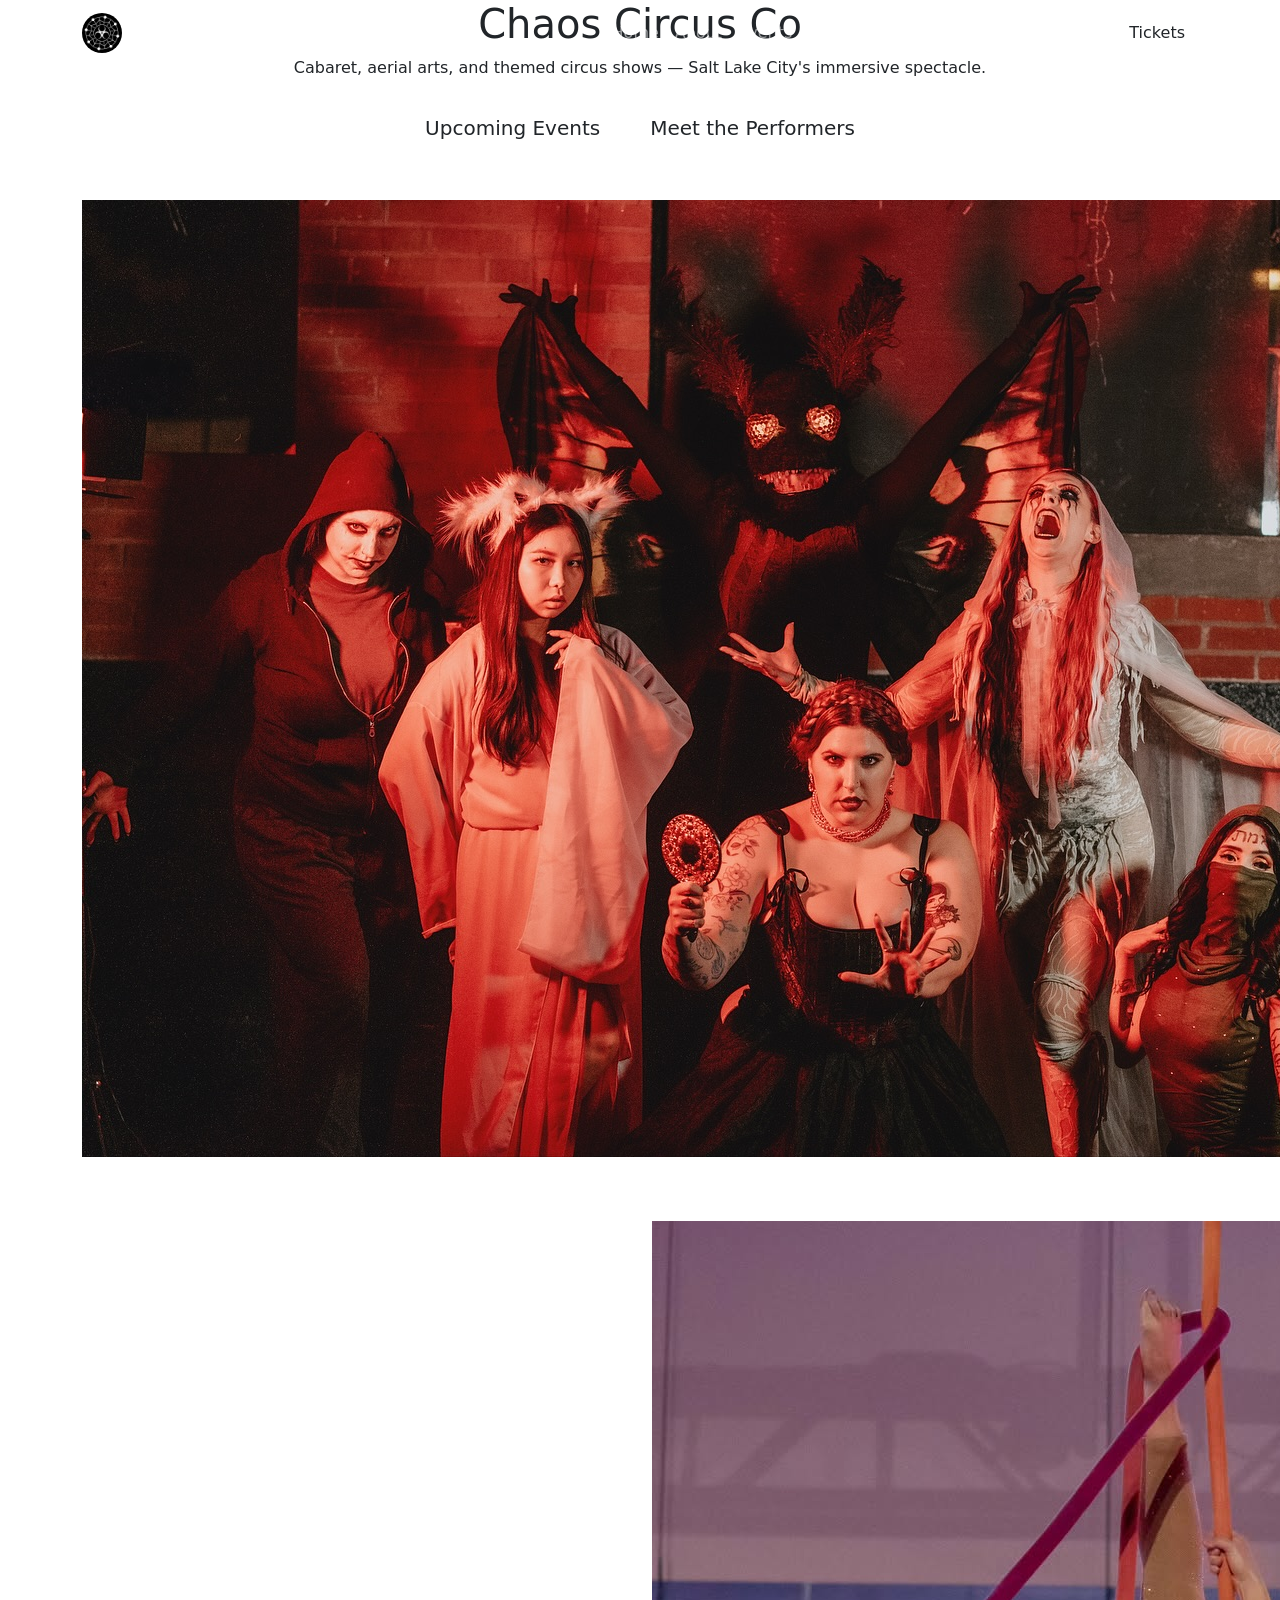
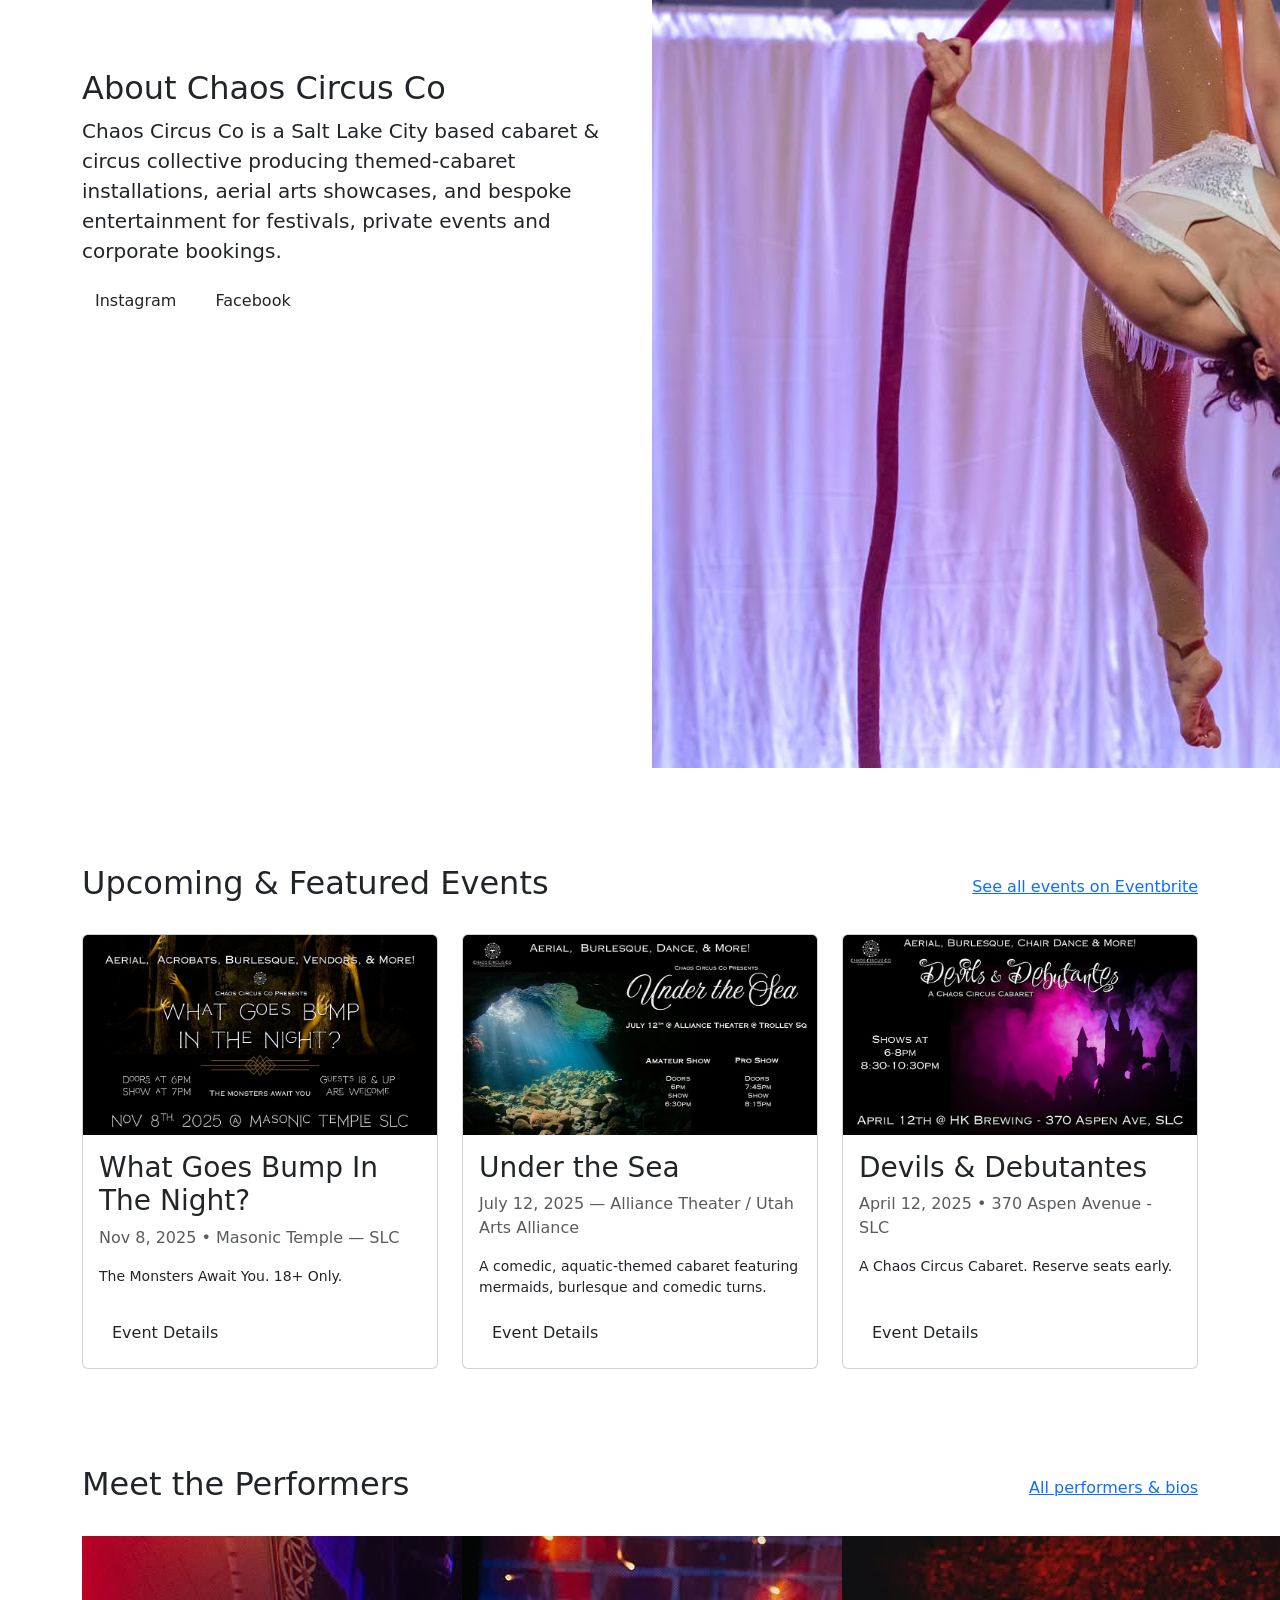
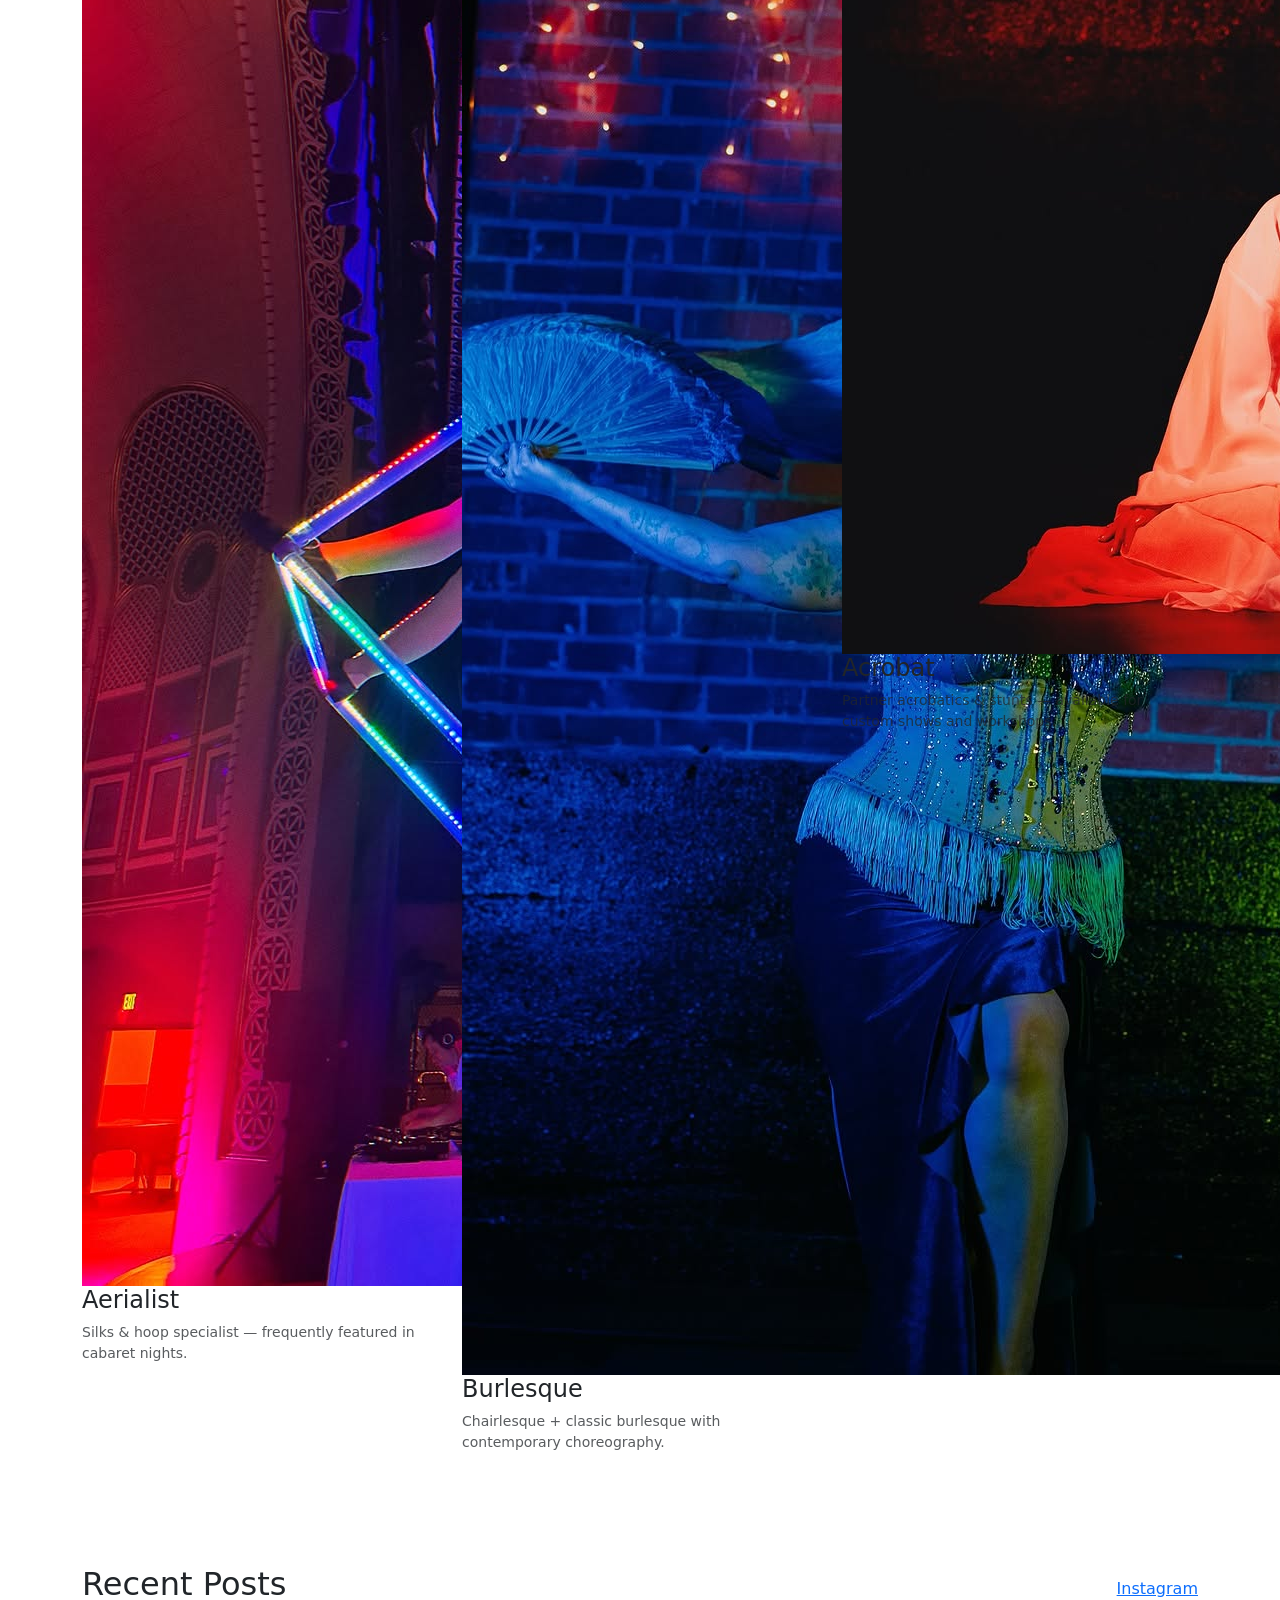
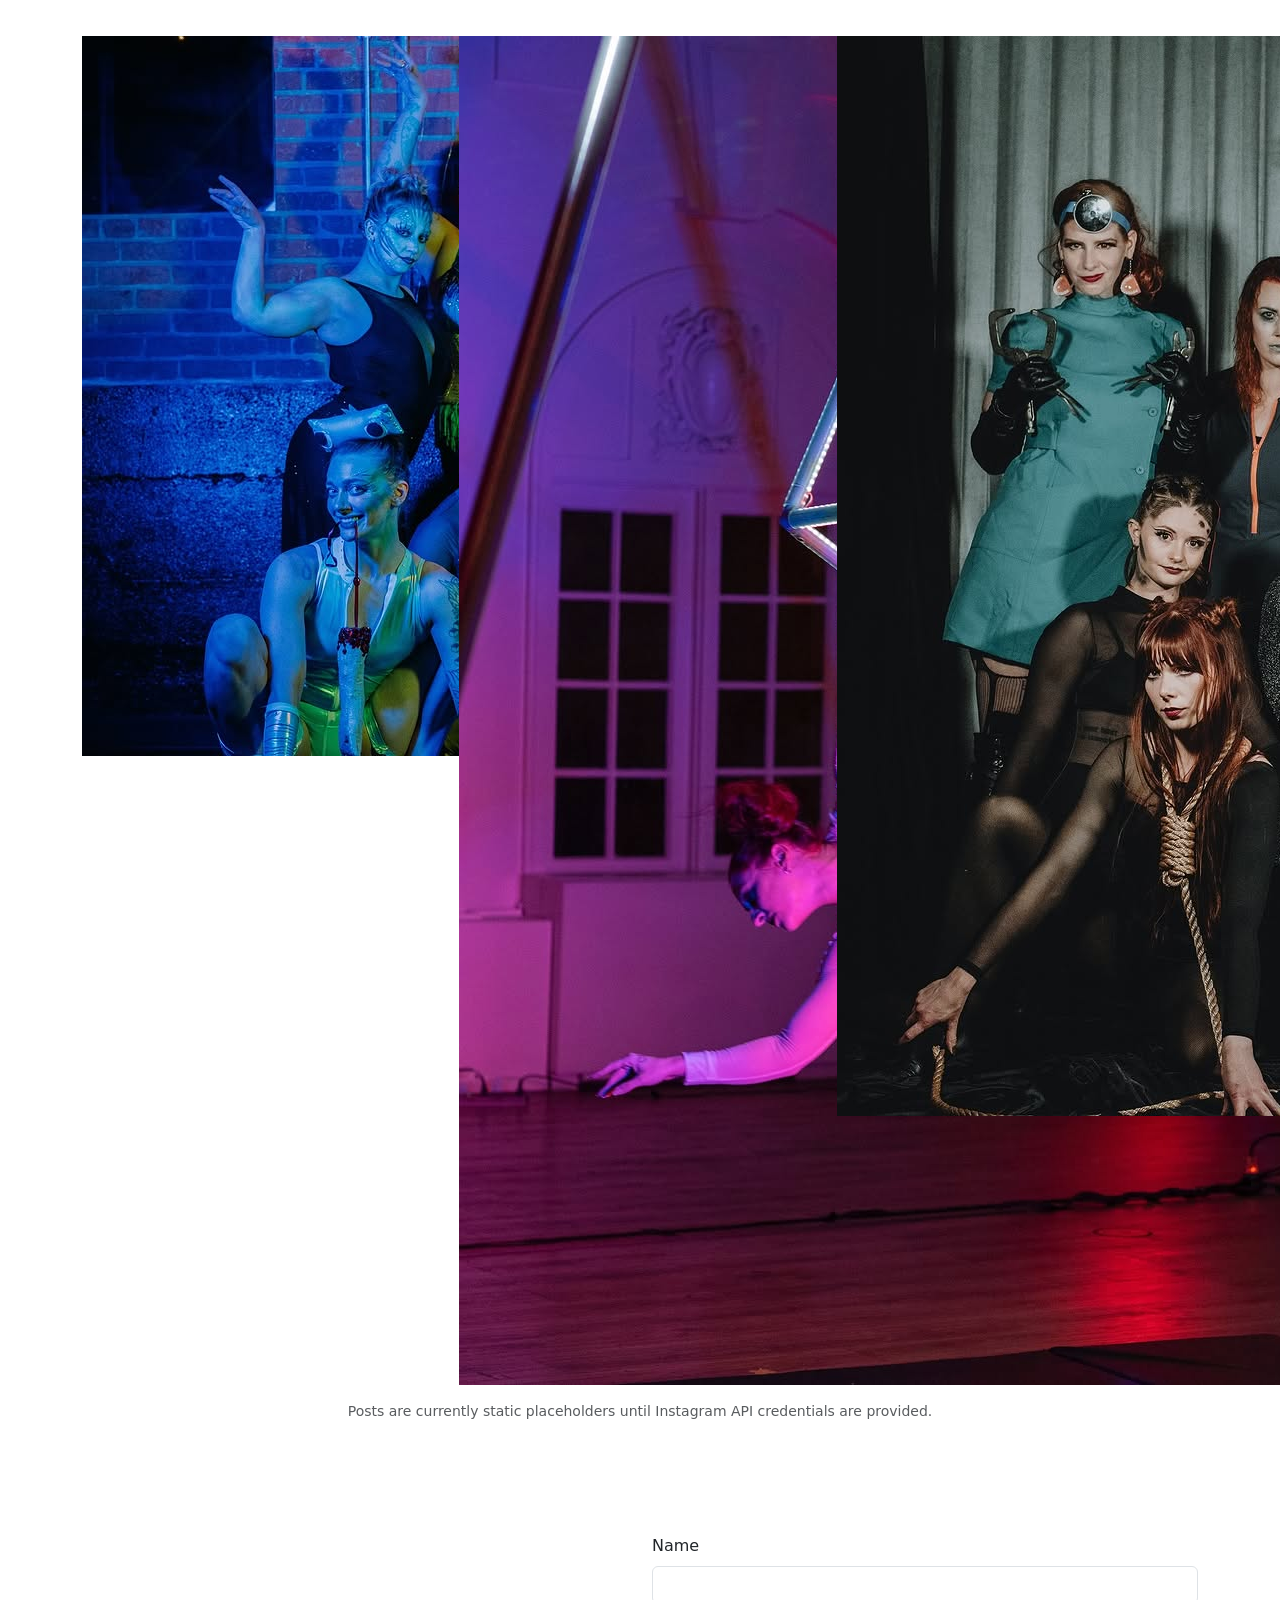
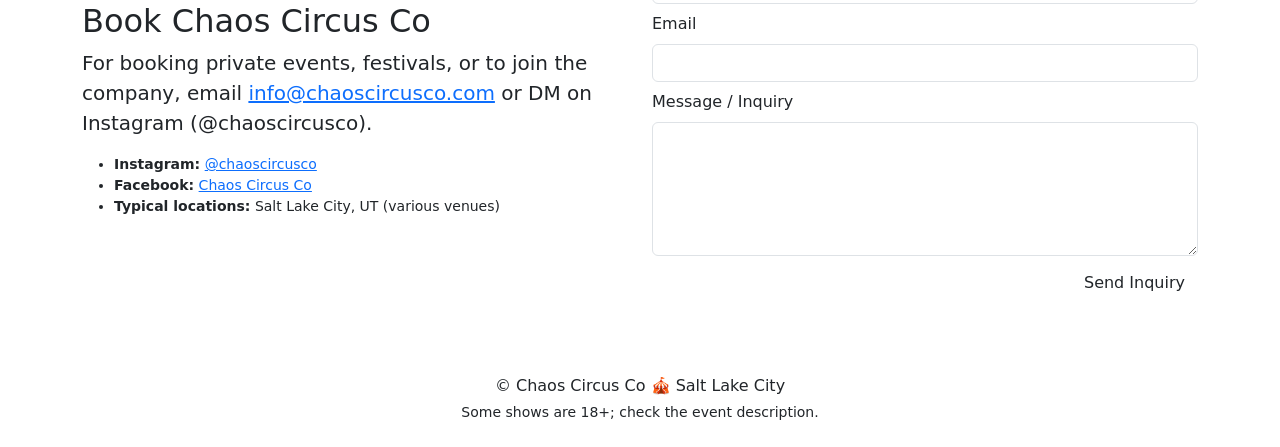
==== commit 3894141e: "importing scripts as module and loading stylesheets through main.js to correct vite issues for hosti" ====
--- a/src/index.html
+++ b/src/index.html
@@ -10,7 +10,8 @@
     href="https://fonts.googleapis.com/css2?family=Cinzel:wght@400;700;900&family=Inter:wght@300;400;600&display=swap"
     rel="stylesheet" />
   <link href="https://cdn.jsdelivr.net/npm/bootstrap@5.3.3/dist/css/bootstrap.min.css" rel="stylesheet" />
-  <link rel="stylesheet" href="stylesheets/main.css" />
+  <!-- importing stylesheet in main.js -->
+  <!-- <link rel="stylesheet" href="stylesheets/main.css" /> -->
 </head>
 
 <body class="site-body">
@@ -315,8 +316,8 @@
   </footer>
 
   <!-- Scripts -->
-  <script src="https://cdn.jsdelivr.net/npm/bootstrap@5.3.3/dist/js/bootstrap.bundle.min.js"></script>
-  <script src="javascripts/main.js"></script>
+  <script type="module" src="https://cdn.jsdelivr.net/npm/bootstrap@5.3.3/dist/js/bootstrap.bundle.min.js"></script>
+  <script type="module" src="./javascripts/main.js"></script>
 </body>
 
 </html>
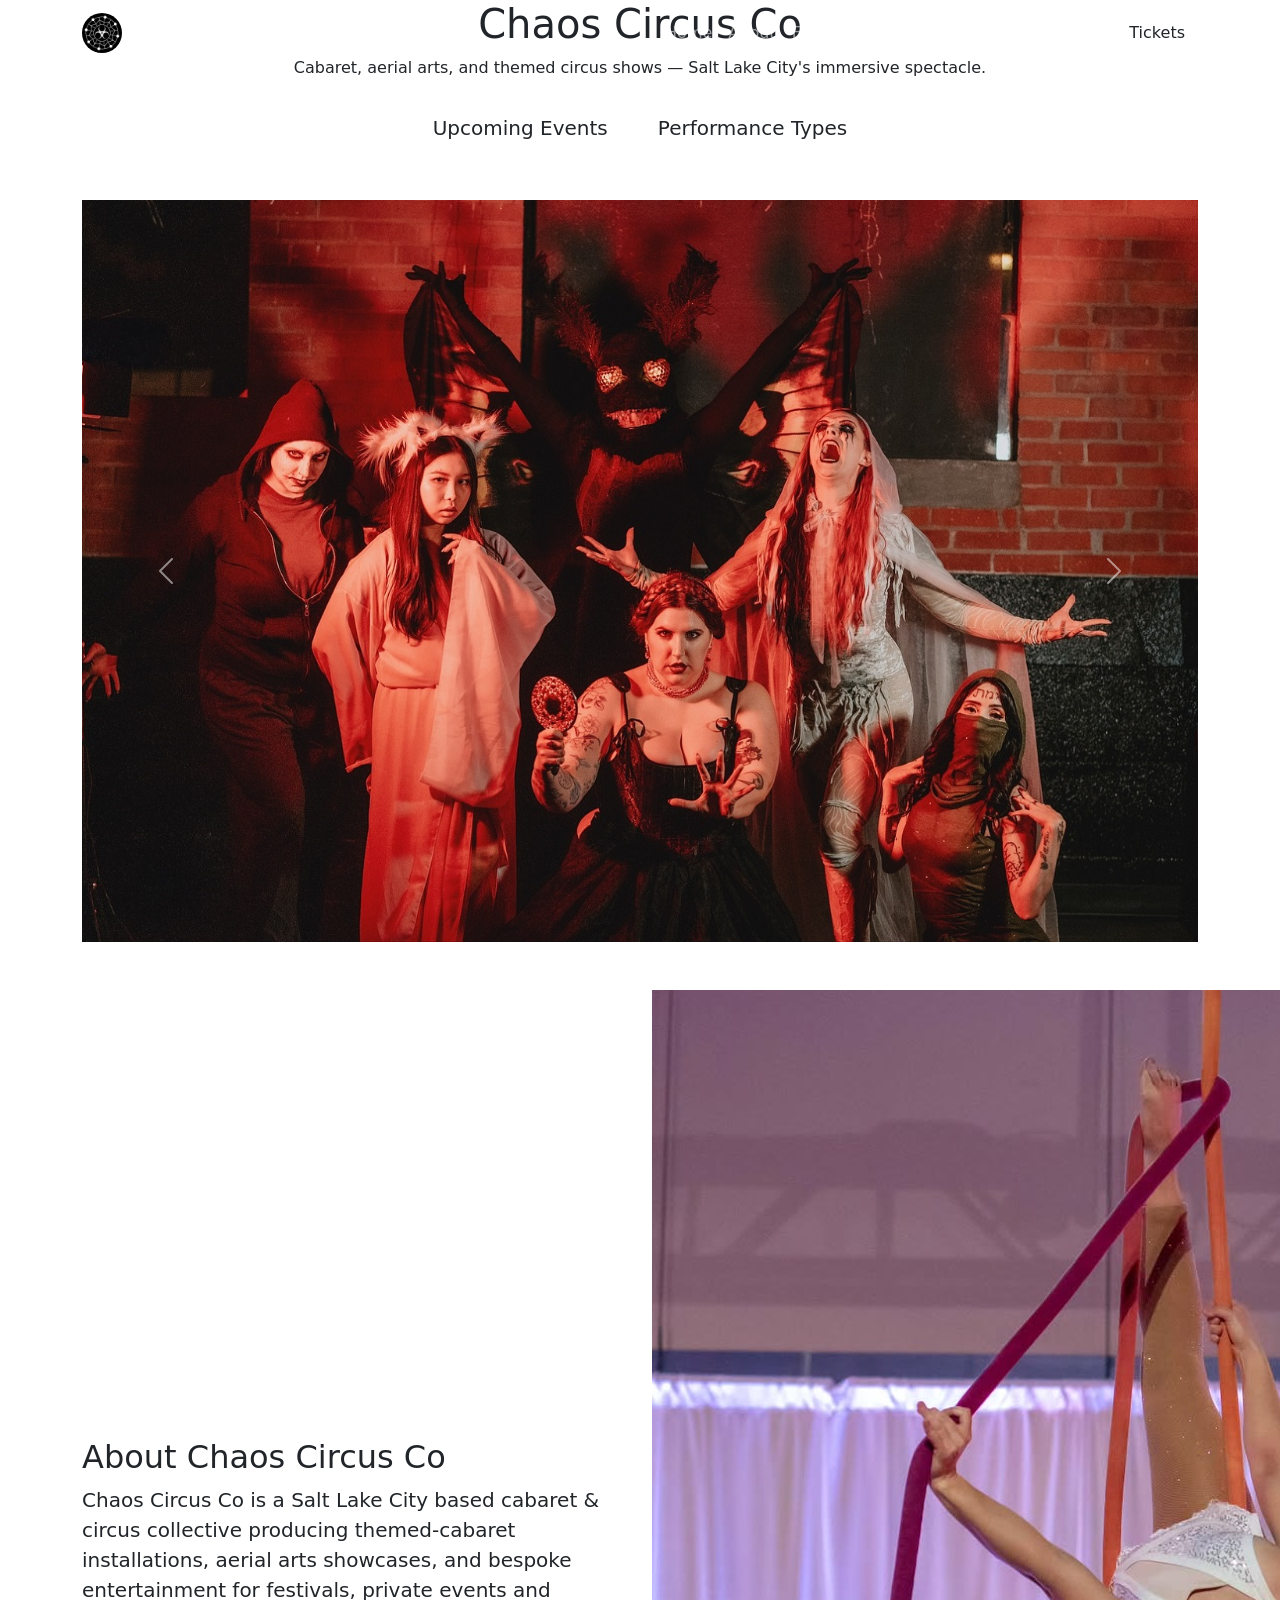
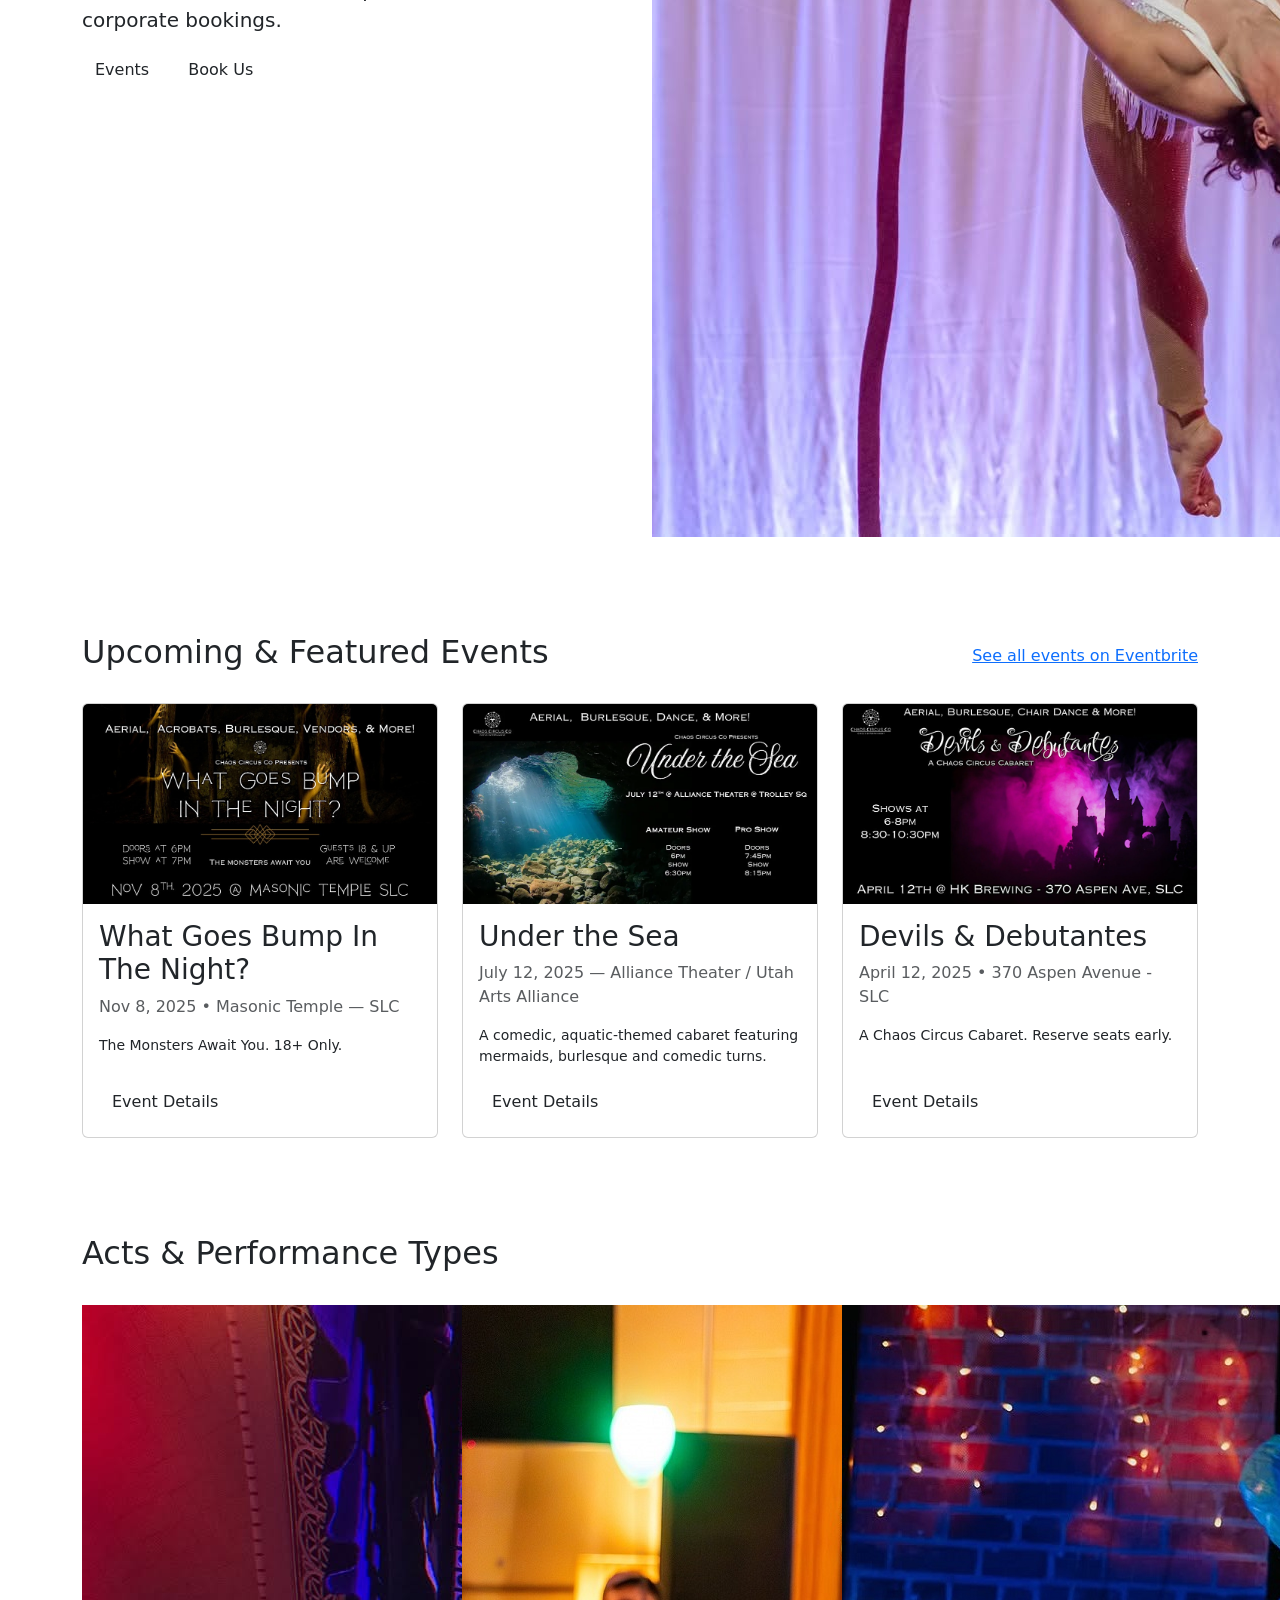
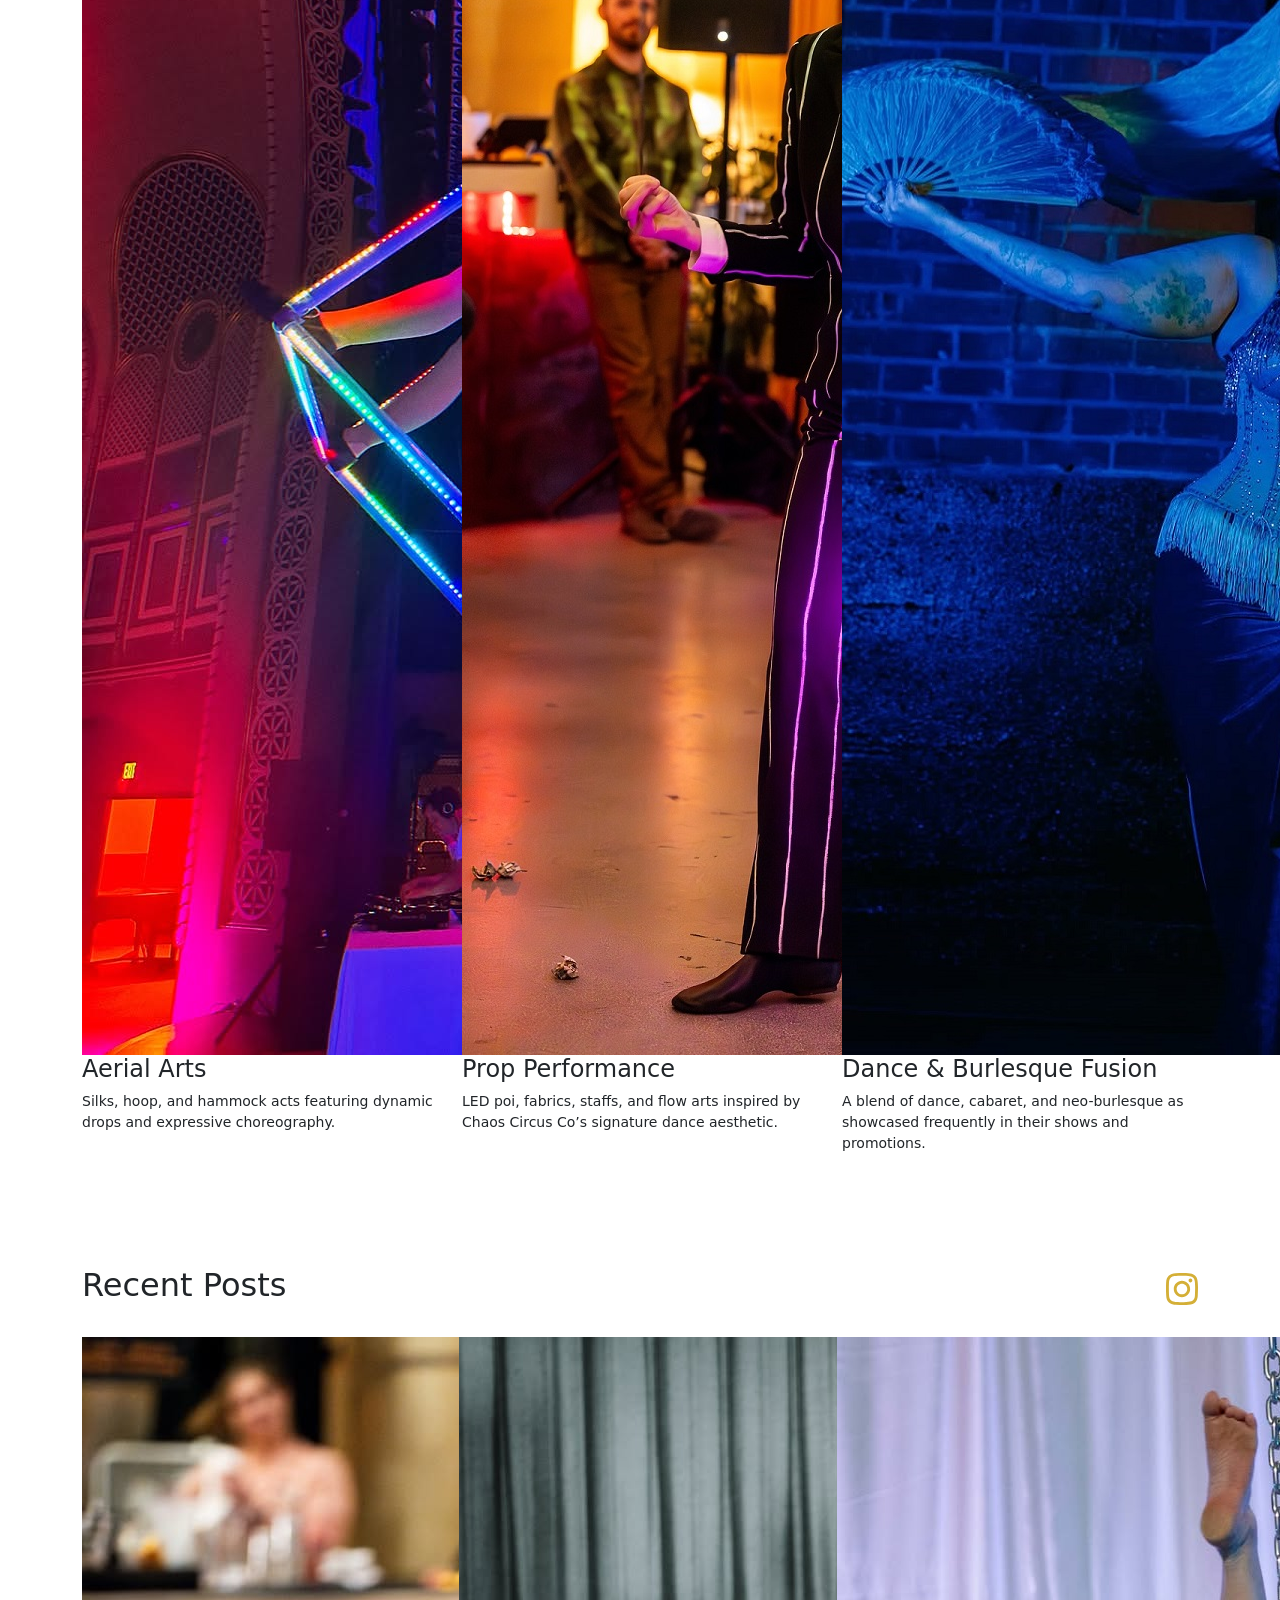
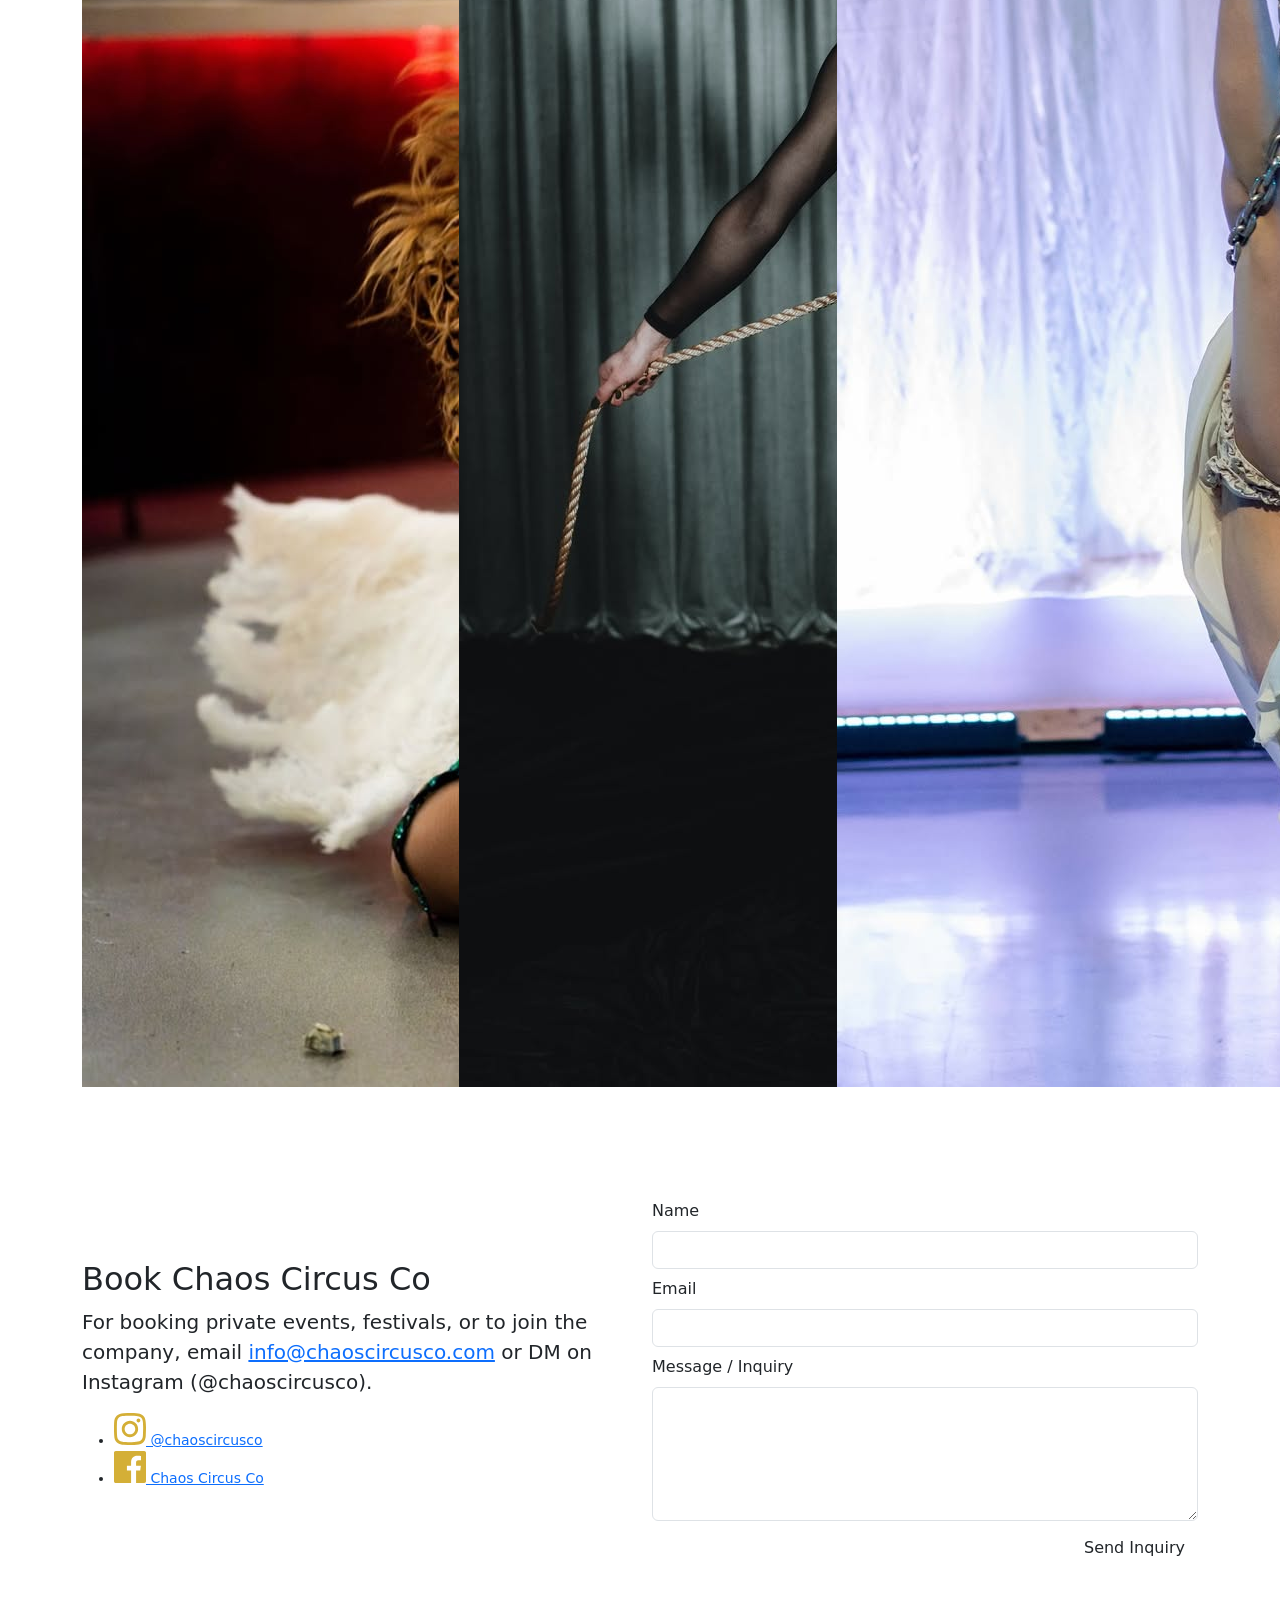
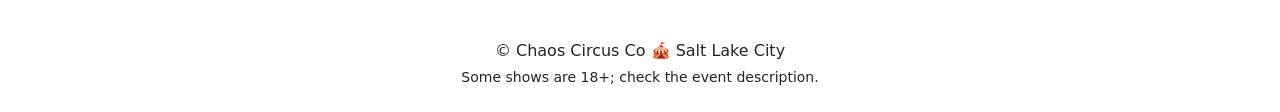
==== commit 934572cf: "Final submission after implimenting changes from feedback" ====
--- a/src/index.html
+++ b/src/index.html
@@ -37,10 +37,11 @@
           <li class="nav-item"><a class="nav-link" href="#hero">Home</a></li>
           <li class="nav-item"><a class="nav-link" href="#about">About</a></li>
           <li class="nav-item"><a class="nav-link" href="#events">Events</a></li>
-          <li class="nav-item"><a class="nav-link" href="#performers">Performers</a></li>
+          <li class="nav-item"><a class="nav-link" href="#acts">Acts</a></li>
           <li class="nav-item"><a class="nav-link" href="#posts">Recent Posts</a></li>
           <li class="nav-item"><a class="nav-link" href="#contact">Contact</a></li>
-          <li class="nav-item ms-3"><a class="btn btn-outline" href="#tickets">Tickets</a></li>
+          <li class="nav-item ms-3"><a class="btn btn-outline"
+              href="https://www.eventbrite.com/o/chaos-circus-co-53036584363" target="_blank">Tickets</a></li>
         </ul>
       </nav>
     </div>
@@ -51,54 +52,74 @@
     <!-- HERO -->
     <section id="hero" class="hero d-flex align-items-center">
       <div class="container text-center">
+
         <h1 class="hero-title">Chaos Circus Co</h1>
         <p class="hero-sublead">
           Cabaret, aerial arts, and themed circus shows — Salt Lake City's immersive spectacle.
         </p>
 
-        <div class="hero-cta d-flex justify-content-center gap-3 mt-4">
+        <div class="hero-cta d-flex flex-column flex-md-row justify-content-center gap-3 mt-4">
           <a class="btn btn-gold btn-lg" href="#events">Upcoming Events</a>
-          <a class="btn btn-outline btn-lg" href="#performers">Meet the Performers</a>
-        </div>
-
-        <div class="hero-media mt-5">
-          <!-- Will replace with client's desired hero photo -->
-          <picture>
-            <img src="images/hero.jpg" alt="Chaos Circus Co performers under stage lights" class="img-hero" />
-          </picture>
-          <p class="hero-caption"></p>
-        </div>
-      </div>
-    </section>
+          <a class="btn btn-outline btn-lg" href="#acts">Performance Types</a>
+        </div>
+
+
+        <!-- HERO CAROUSEL -->
+        <div id="heroCarousel" class="carousel slide mt-5" data-bs-ride="carousel">
+          <div class="carousel-inner">
+
+            <div class="carousel-item active">
+              <img src="images/hero01.jpg" class="d-block w-100 img-hero" alt="Chaos Circus performers on stage">
+            </div>
+
+            <div class="carousel-item">
+              <img src="images/hero02.jpg" class="d-block w-100 img-hero" alt="Aerialist mid-performance">
+            </div>
+
+            <div class="carousel-item">
+              <img src="images/hero03.jpg" class="d-block w-100 img-hero" alt="Cabaret ensemble during finale">
+            </div>
+
+          </div>
+
+          <!-- controls -->
+          <button class="carousel-control-prev" type="button" data-bs-target="#heroCarousel" data-bs-slide="prev">
+            <span class="carousel-control-prev-icon"></span>
+          </button>
+
+          <button class="carousel-control-next" type="button" data-bs-target="#heroCarousel" data-bs-slide="next">
+            <span class="carousel-control-next-icon"></span>
+          </button>
+
+        </div>
+
+      </div>
+    </section>
+
 
     <!-- ABOUT -->
     <section id="about" class="section py-5">
       <div class="container">
         <div class="row align-items-center gy-4">
-          <div class="col-md-6">
+          <div class="col-12 col-md-6 order-2 order-md-1">
             <h2 class="section-heading">About Chaos Circus Co</h2>
             <p class="lead">
               Chaos Circus Co is a Salt Lake City based cabaret & circus collective producing themed-cabaret
               installations, aerial arts showcases, and bespoke entertainment for festivals, private events and
               corporate bookings.
             </p>
-            <p class="small text-muted">
-
-            </p>
-
             <div class="mt-3">
-              <a class="btn btn-gold me-2" href="https://www.instagram.com/chaoscircusco/" target="_blank"
-                rel="noopener">Instagram</a>
-              <a class="btn btn-outline" href="https://www.facebook.com/61558493872618/" target="_blank"
-                rel="noopener">Facebook</a>
-            </div>
-          </div>
-
-          <div class="col-md-6">
+              <a class="btn btn-gold me-2" href="#events">Events</a>
+              <a class="btn btn-outline" href="#contact">Book Us</a>
+            </div>
+          </div>
+
+          <div class="col-12 col-md-6 order-1 order-md-2">
             <div class="about-grid">
               <img src="images/about-1.jpg" alt="Aerial performer mid drop" class="about-img" />
             </div>
           </div>
+
         </div>
       </div>
     </section>
@@ -174,6 +195,51 @@
           </article>
         </div>
 
+        <!-- MOBILE CAROUSEL -->
+        <div id="eventsCarousel" class="carousel slide d-md-none" data-bs-ride="carousel">
+          <div class="carousel-inner">
+
+            <div class="carousel-item active">
+              <div class="card event-card">
+                <img src="images/what-goes-bump-in-the-night.jpg" class="card-img-top">
+                <div class="card-body">
+                  <h3 class="card-title">What Goes Bump In The Night?</h3>
+                  <p class="card-meta text-muted">Nov 8, 2025 • Masonic Temple — SLC</p>
+                </div>
+              </div>
+            </div>
+
+            <div class="carousel-item">
+              <div class="card event-card">
+                <img src="images/under-the-sea.jpg" class="card-img-top">
+                <div class="card-body">
+                  <h3 class="card-title">Under the Sea</h3>
+                  <p class="card-meta text-muted">July 12, 2025 — Alliance Theater</p>
+                </div>
+              </div>
+            </div>
+
+            <div class="carousel-item">
+              <div class="card event-card">
+                <img src="images/devils-and-debutantes.jpg" class="card-img-top">
+                <div class="card-body">
+                  <h3 class="card-title">Devils & Debutantes</h3>
+                  <p class="card-meta text-muted">April 12, 2025 • SLC</p>
+                </div>
+              </div>
+            </div>
+
+          </div>
+
+          <button class="carousel-control-prev" type="button" data-bs-target="#eventsCarousel" data-bs-slide="prev">
+            <span class="carousel-control-prev-icon"></span>
+          </button>
+
+          <button class="carousel-control-next" type="button" data-bs-target="#eventsCarousel" data-bs-slide="next">
+            <span class="carousel-control-next-icon"></span>
+          </button>
+        </div>
+
         <!-- Depending on client feedback, may create additional pages to showcase past events with photos. 
              Otherwise will omit and leave link to Eventbrite -->
 
@@ -183,65 +249,125 @@
       </div>
     </section>
 
-    <!-- PERFORMERS -->
-    <section id="performers" class="section py-5">
+    <!-- ACTS & PERFORMANCE TYPES -->
+
+    <section id="acts" class="section py-5">
       <div class="container">
         <div class="d-flex justify-content-between align-items-center mb-4">
-          <h2 class="section-heading">Meet the Performers</h2>
-          <a class="link-extern" href="under-construction.html">All performers & bios</a>
+          <h2 class="section-heading">Acts &amp; Performance Types</h2>
         </div>
 
         <div class="row g-4">
-          <!-- Will use actual performer names/bios upon client approval -->
+          <!-- Aerial Arts -->
           <div class="col-sm-6 col-md-4">
-            <div class="performer-card">
-              <img src="images/performer-aerial.jpg" alt="Aerialist" class="performer-thumb" />
-              <h4>Aerialist</h4>
-              <p class="small text-muted">Silks & hoop specialist — frequently featured in cabaret nights.</p>
-            </div>
-          </div>
-
+            <div class="performance-card">
+              <img src="images/performer-aerial.jpg" alt="Aerial Arts" class="performance-thumb" />
+              <h4>Aerial Arts</h4>
+              <p class="small">
+                Silks, hoop, and hammock acts featuring dynamic drops and expressive choreography.
+              </p>
+            </div>
+          </div>
+
+          <!-- Prop Performance -->
           <div class="col-sm-6 col-md-4">
-            <div class="performer-card">
-              <img src="images/performer-burlesque.jpg" alt="Burlesque performer" class="performer-thumb" />
-              <h4>Burlesque</h4>
-              <p class="small text-muted">Chairlesque + classic burlesque with contemporary choreography.</p>
-            </div>
-          </div>
-
+            <div class="performance-card">
+              <img src="images/performer-poi.jpg" alt="Fire Performer" class="performance-thumb" />
+              <h4>Prop Performance</h4>
+              <p class="small">
+                LED poi, fabrics, staffs, and flow arts inspired by Chaos Circus Co’s signature dance aesthetic.
+              </p>
+            </div>
+          </div>
+
+          <!-- Dance & Burlesque Fusion -->
           <div class="col-sm-6 col-md-4">
-            <div class="performer-card">
-              <img src="images/performer-acrobat.jpg" alt="Acrobat" class="performer-thumb" />
-              <h4>Acrobat</h4>
-              <p class="small text-muted">Partner acrobatics & stunts — available for custom shows and workshops.</p>
-            </div>
-          </div>
-        </div>
-      </div>
-    </section>
+            <div class="performance-card">
+              <img src="images/performer-burlesque.jpg" alt="Dance & Burlesque Fusion" class="performance-thumb" />
+              <h4>Dance & Burlesque Fusion</h4>
+              <p class="small">
+                A blend of dance, cabaret, and neo-burlesque as showcased frequently in their shows and promotions.
+              </p>
+            </div>
+          </div>
+        </div>
+      </div>
+
+      <!-- MOBILE CAROUSEL -->
+      <div id="performerCarousel" class="carousel slide d-md-none mt-4" data-bs-ride="carousel">
+        <div class="carousel-inner">
+
+          <!-- Aerial Arts -->
+          <div class="carousel-item active">
+            <div class="performance-card text-center px-3">
+              <img src="images/performer-aerial.jpg" class="performance-thumb">
+              <h4 class="mt-3">Aerial Arts</h4>
+              <p class="small">
+                Silks, hoop, and hammock acts featuring dynamic drops and expressive choreography.
+              </p>
+            </div>
+          </div>
+
+          <!-- Fire Performance -->
+          <div class="carousel-item">
+            <div class="performance-card text-center px-3">
+              <img src="images/performer-poi.jpg" class="performance-thumb">
+              <h4 class="mt-3">Prop Performance</h4>
+              <p class="small">
+                LED poi, fabrics, staffs, and flow arts inspired by Chaos Circus Co’s signature dance aesthetic.
+              </p>
+            </div>
+          </div>
+
+          <!-- Dance & Burlesque Fusion -->
+          <div class="carousel-item">
+            <div class="performance-card text-center px-3">
+              <img src="images/performer-burlesque.jpg" class="performance-thumb">
+              <h4 class="mt-3">Dance & Burlesque Fusion</h4>
+              <p class="small">
+                A modern blend of dance, cabaret, and neo-burlesque.
+              </p>
+            </div>
+          </div>
+
+        </div>
+
+        <button class="carousel-control-prev" type="button" data-bs-target="#performerCarousel" data-bs-slide="prev">
+          <span class="carousel-control-prev-icon"></span>
+        </button>
+
+        <button class="carousel-control-next" type="button" data-bs-target="#performerCarousel" data-bs-slide="next">
+          <span class="carousel-control-next-icon"></span>
+        </button>
+      </div>
+
+    </section>
+
 
     <!-- RECENT POSTS (static placeholders until API is added) -->
     <section id="posts" class="section bg-section py-5">
       <div class="container">
+
+        <!-- Header -->
         <div class="d-flex justify-content-between align-items-center mb-4">
           <h2 class="section-heading">Recent Posts</h2>
-          <a class="link-extern" href="https://www.instagram.com/chaoscircusco/" target="_blank" rel="noopener">
-            Instagram
-          </a>
-        </div>
-
-        <div id="igPosts" class="row g-3">
-          <!-- Static placeholders -->
+          <object type="image/svg+xml" data="./images/logo_ig.svg" class="logo"></object>
+        </div>
+
+        <!-- DESKTOP GRID -->
+        <div id="igPosts" class="row g-3 d-none d-md-flex">
           <div class="col-12 col-md-4">
             <div class="ig-post">
               <img src="images/post-1.jpg" alt="Performer on aerial silks" class="ig-img" />
             </div>
           </div>
+
           <div class="col-12 col-md-4">
             <div class="ig-post">
               <img src="images/post-2.jpg" alt="Cabaret stage lights and performers" class="ig-img" />
             </div>
           </div>
+
           <div class="col-12 col-md-4">
             <div class="ig-post">
               <img src="images/post-3.jpg" alt="Fire performer at Chaos Circus Co event" class="ig-img" />
@@ -249,11 +375,35 @@
           </div>
         </div>
 
+        <!-- MOBILE CAROUSEL VERSION -->
+        <div id="igPostsCarousel" class="carousel slide d-md-none" data-bs-ride="carousel">
+          <div class="carousel-inner">
+            <div class="carousel-item active">
+              <img src="images/post-1.jpg" class="d-block w-100 ig-img" alt="Performer on aerial silks">
+            </div>
+            <div class="carousel-item">
+              <img src="images/post-2.jpg" class="d-block w-100 ig-img" alt="Cabaret stage lights and performers">
+            </div>
+            <div class="carousel-item">
+              <img src="images/post-3.jpg" class="d-block w-100 ig-img" alt="Fire performer at Chaos Circus Co event">
+            </div>
+          </div>
+
+          <!-- Optional controls -->
+          <button class="carousel-control-prev" type="button" data-bs-target="#igPostsCarousel" data-bs-slide="prev">
+            <span class="carousel-control-prev-icon"></span>
+          </button>
+          <button class="carousel-control-next" type="button" data-bs-target="#igPostsCarousel" data-bs-slide="next">
+            <span class="carousel-control-next-icon"></span>
+          </button>
+        </div>
+
         <p class="mt-3 small text-muted text-center">
-          Posts are currently static placeholders until Instagram API credentials are provided.
+          <!-- Posts are currently static placeholders until Instagram API credentials are provided. -->
         </p>
       </div>
     </section>
+
 
 
     <!-- CONTACT / BOOKING -->
@@ -270,33 +420,36 @@
 
             <ul class="contact-list small">
               <li>
-                <strong>Instagram:</strong>
-                <a href="https://www.instagram.com/chaoscircusco/" target="_blank"
-                  class="link-extern">@chaoscircusco</a>
+                <a href="https://www.instagram.com/chaoscircusco/" target="_blank" class="link-extern"><object
+                    type="image/svg+xml" data="./images/logo_ig.svg" class="logo"></object> @chaoscircusco</a>
               </li>
               <li>
-                <strong>Facebook:</strong>
-                <a href="https://www.facebook.com/61558493872618/" target="_blank" class="link-extern">Chaos Circus
+                <a href="https://www.facebook.com/61558493872618/" target="_blank" class="link-extern"><object
+                    type="image/svg+xml" data="./images/logo_fb.svg" class="logo"></object> Chaos Circus
                   Co</a>
               </li>
-              <li><strong>Typical locations:</strong> Salt Lake City, UT (various venues)</li>
             </ul>
           </div>
 
           <div class="col-md-6">
-            <form id="bookingForm" class="booking-form" action="#" method="post" onsubmit="return handleForm(event)">
+            <form name="bookingForm" method="POST" data-netlify="true">
+              <input type="hidden" name="form-name" value="bookingForm" />
+
               <div class="mb-2">
                 <label class="form-label">Name</label>
                 <input class="form-control" name="name" required />
               </div>
+
               <div class="mb-2">
                 <label class="form-label">Email</label>
                 <input class="form-control" type="email" name="email" required />
               </div>
+
               <div class="mb-2">
                 <label class="form-label">Message / Inquiry</label>
                 <textarea class="form-control" name="message" rows="5" required></textarea>
               </div>
+
               <div class="text-end">
                 <button class="btn btn-gold" type="submit">Send Inquiry</button>
               </div>
--- a/src/stylesheets/main.css
+++ b/src/stylesheets/main.css
@@ -10141,11 +10141,11 @@
 
 /* Links */
 .link-extern {
-  color: #706c67;
+  color: #d4af37;
   text-decoration: none;
 }
 .link-extern:hover {
-  color: #bdb9b5;
+  color: #F34213;
 }
 
 body.site-body {
@@ -10222,8 +10222,11 @@
   min-width: 170px;
 }
 .hero .img-hero {
+  display: block;
+  margin: 0 auto;
   max-width: 900px;
-  width: 100%;
+  max-height: 950px;
+  height: 100%;
   border-radius: 12px;
   box-shadow: 0 20px 50px rgba(0, 0, 0, 0.6);
   margin-top: 1.25rem;
@@ -10233,6 +10236,22 @@
   font-size: 0.9rem;
   color: #bdb9b5;
   margin-top: 0.5rem;
+}
+.hero #heroCarousel {
+  height: 70vh;
+  width: 100%;
+  overflow: hidden;
+  position: relative;
+}
+.hero #heroCarousel .carousel-inner, .hero #heroCarousel div {
+  height: 100%;
+  width: 100%;
+}
+.hero #heroCarousel img {
+  object-fit: contain;
+  object-position: center center;
+  box-shadow: none;
+  border: none;
 }
 
 /* Sections */
@@ -10298,15 +10317,15 @@
   margin-top: 0.4rem;
 }
 
-/* Performer card */
-.performer-card {
+/* Acts */
+.performance-card {
   background: #111113;
   border: 1px solid rgba(255, 255, 255, 0.02);
   padding: 1.25rem;
   text-align: center;
   border-radius: 12px;
 }
-.performer-card .performer-thumb {
+.performance-card .performer-thumb {
   width: 120px;
   height: 120px;
   object-fit: cover;
@@ -10316,13 +10335,28 @@
   box-shadow: 0 8px 30px rgba(0, 0, 0, 0.5);
   border: 2px solid rgba(212, 175, 55, 0.06);
 }
-.performer-card h4, .performer-card .h4 {
+.performance-card h4, .performance-card .h4 {
   margin-top: 0.75rem;
   margin-bottom: 0.25rem;
   font-family: "Cinzel", serif;
 }
 
 /* Gallery / posts grid */
+.ig-post,
+#igPostsCarousel .carousel-item {
+  aspect-ratio: 1/1;
+  overflow: hidden;
+  position: relative;
+  border-radius: 8px;
+}
+
+.ig-img {
+  width: 100%;
+  height: 100%;
+  object-fit: cover;
+  object-position: center;
+}
+
 #igPosts .ig-card {
   background: rgba(255, 255, 255, 0.04);
   border-radius: 10px;
@@ -10368,6 +10402,13 @@
   text-decoration: underline;
 }
 
+#contact ul {
+  list-style: none;
+}
+#contact ul li {
+  margin-bottom: 0.5rem;
+}
+
 /* Booking form */
 .booking-form {
   background: linear-gradient(180deg, rgba(255, 255, 255, 0.01), rgba(255, 255, 255, 0.005));
@@ -10412,34 +10453,24 @@
   transform: translateY(-3px);
 }
 
-/* Under Construction Page Styles */
-.under-construction-content {
-  background: radial-gradient(circle at center, #4b0000, #0e0b0b);
-  text-align: center;
-  padding-top: 6rem;
-}
-.under-construction-content h1, .under-construction-content .h1 {
-  color: #f5c542;
-  text-transform: uppercase;
-  letter-spacing: 2px;
-}
-.under-construction-content .lead {
-  color: #ddd;
-  max-width: 600px;
-  margin: 0 auto 2rem;
-}
-.under-construction-content .btn-gold {
-  background-color: #d4af37;
-  border: none;
-  color: #000;
-  transition: all 0.3s ease;
-}
-.under-construction-content .btn-gold:hover {
-  background-color: #b8962e;
-  color: #fff;
-}
-
-/* Utilities & responsive tweaks */
+.carousel .card,
+.carousel .performance-card,
+.carousel .ig-img {
+  margin: 0 auto;
+  max-width: 90%;
+}
+
+@media (min-width: 768px) {
+  .performance-thumb {
+    width: 100%;
+    height: 580px;
+    object-fit: cover;
+    border-radius: 12px;
+  }
+  .performance-card {
+    text-align: left;
+  }
+}
 @media (max-width: 768px) {
   .hero-title {
     font-size: 2.2rem;
@@ -10447,9 +10478,11 @@
   .img-hero {
     max-width: 100%;
   }
-  .performer-thumb {
-    width: 96px;
-    height: 96px;
+  .performance-thumb {
+    width: 200px;
+  }
+  #events .row, #acts .row, #posts .row {
+    display: none !important;
   }
 }
 
